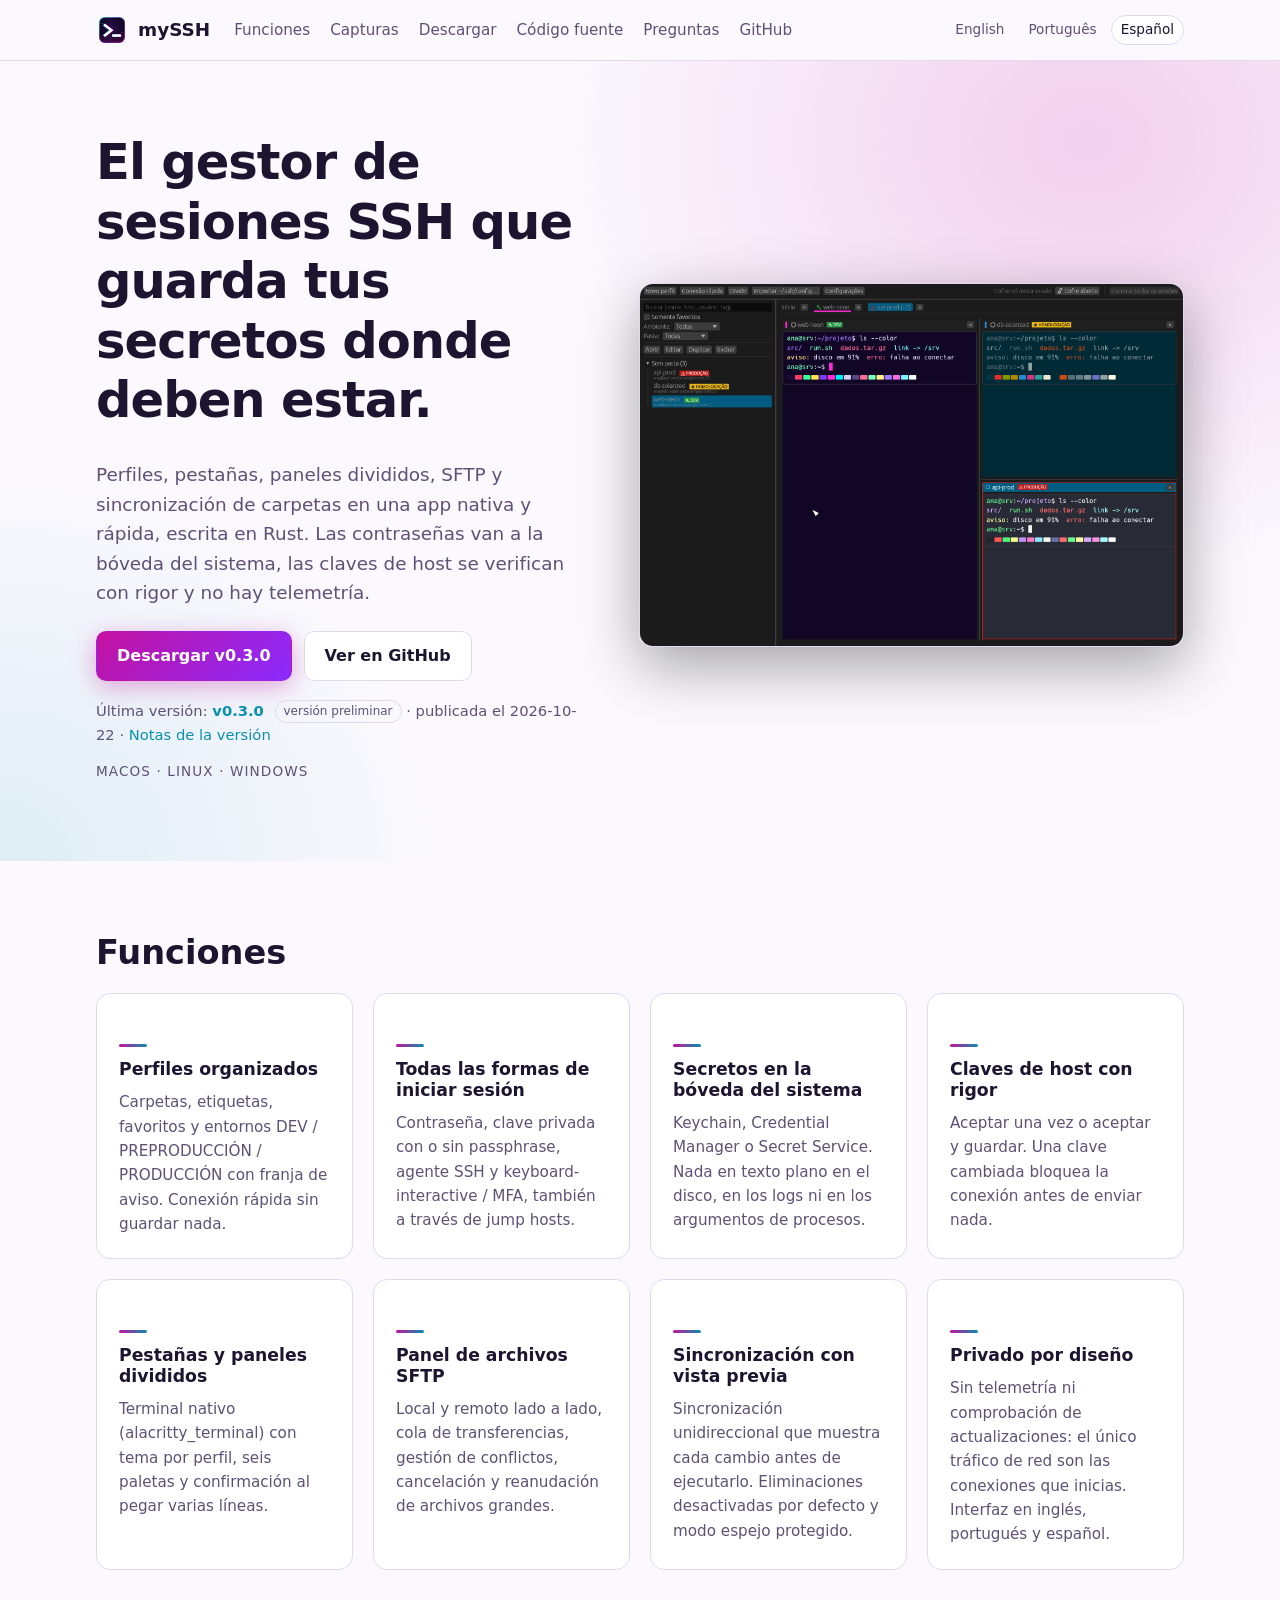
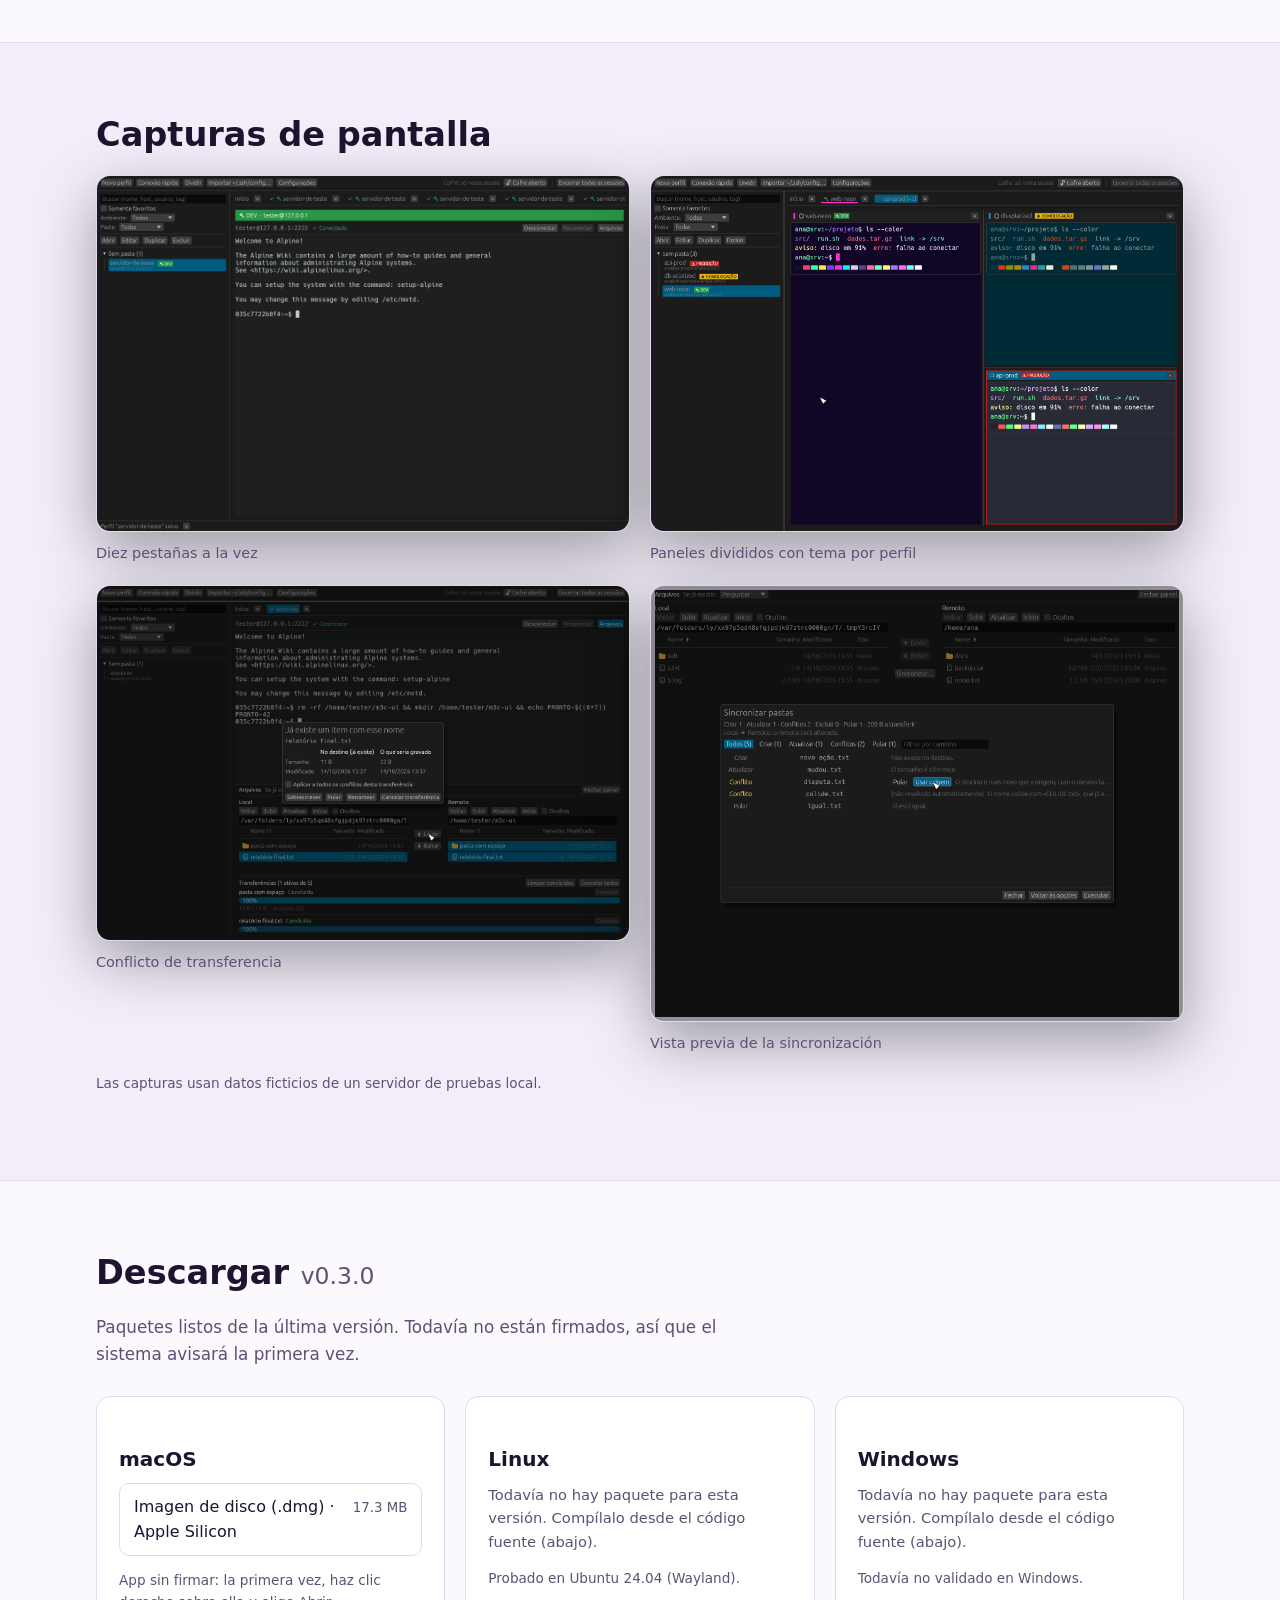
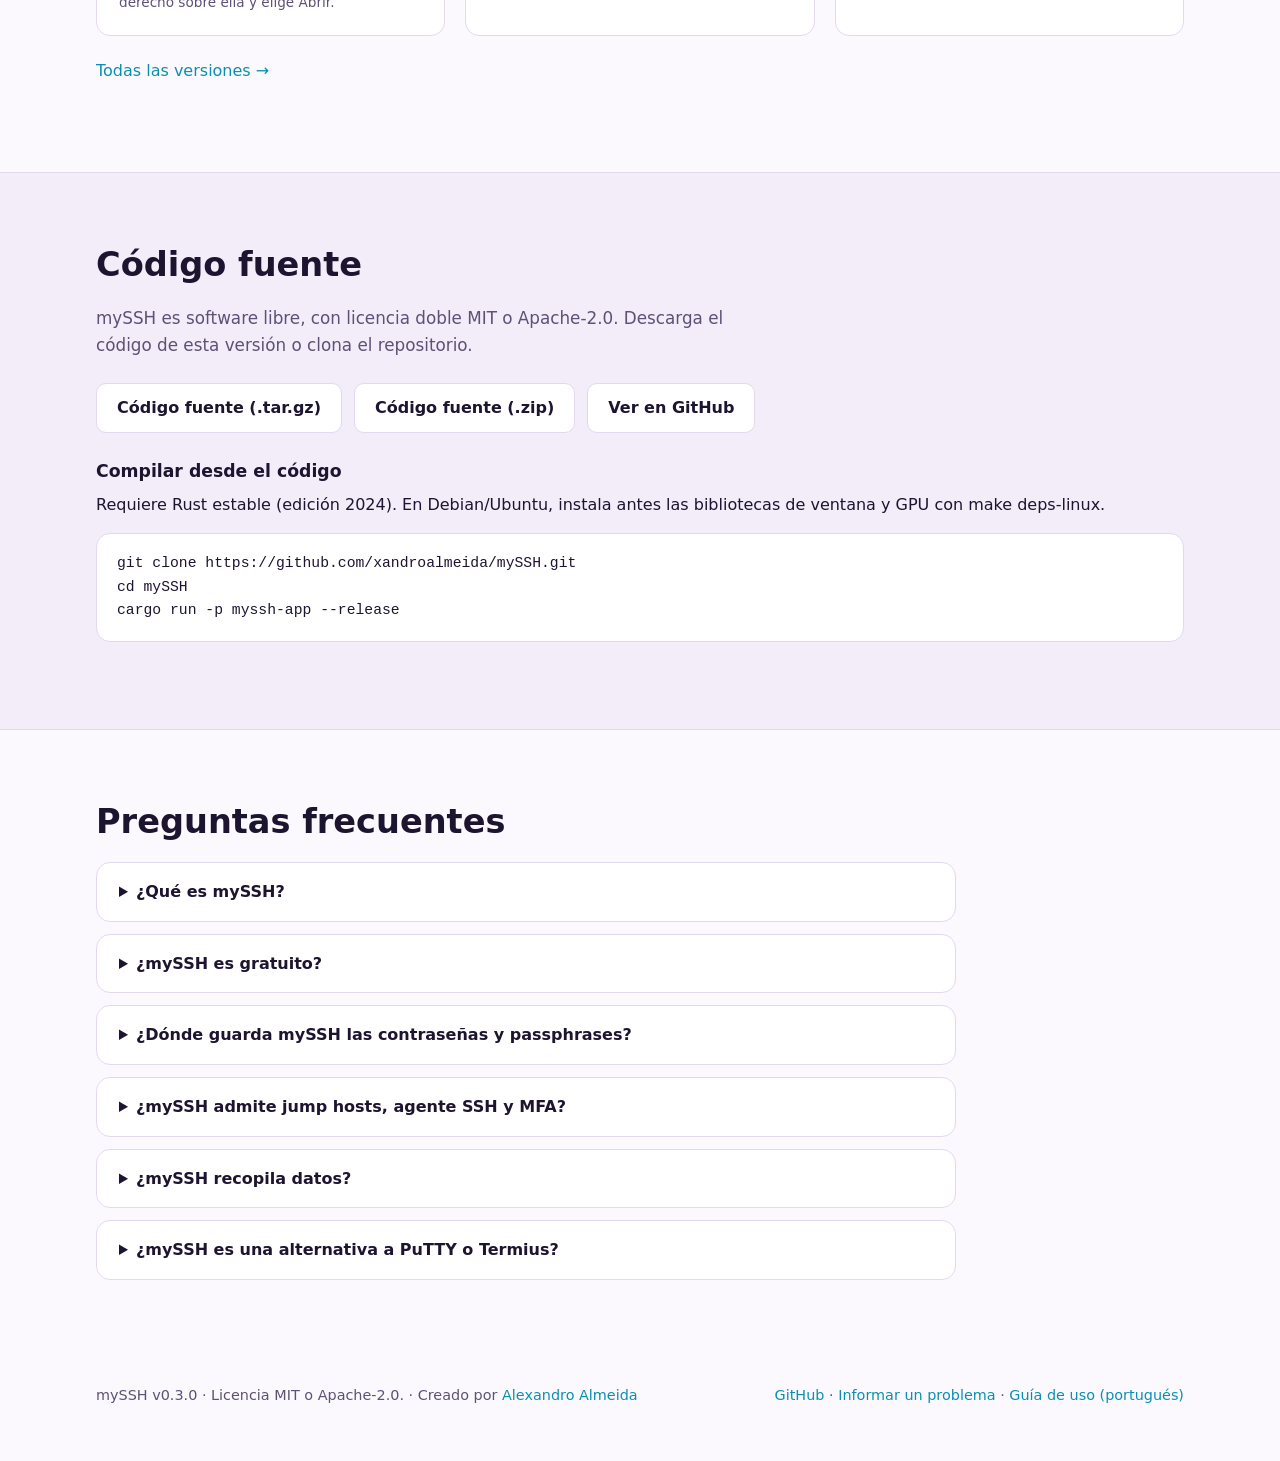
==== docs/es/index.html @ e8737785 "docs(site): página atualizada para v0.3.0 Co-Authored-By: Claude Opus 5.5 (1M context) <noreply@anth" ====
<!doctype html>
<!-- Gerado por tools/site/build.py a partir de tools/site/template.html e strings.json. Não edite em docs/. -->
<html lang="es">
<head>
<meta charset="utf-8">
<meta name="viewport" content="width=device-width, initial-scale=1">
<title>mySSH — cliente SSH de código abierto para macOS, Linux y Windows</title>
<meta name="description" content="Cliente SSH gratuito y de código abierto para macOS, Linux y Windows, en Rust: perfiles, pestañas, paneles divididos, SFTP y sincronización, secretos en la bóveda.">
<meta name="google-site-verification" content="e3klRiq9ykeSp1Q2XAEUIz1zbKla8LWiIjL87_-myPM">
<meta name="robots" content="index, follow, max-image-preview:large, max-snippet:-1">
<meta name="author" content="Alexandro Almeida">
<meta name="theme-color" content="#0b0614" media="(prefers-color-scheme: dark)">
<meta name="theme-color" content="#fbf9fe" media="(prefers-color-scheme: light)">
<meta property="og:site_name" content="mySSH">
<meta property="og:title" content="mySSH — cliente SSH de código abierto para macOS, Linux y Windows">
<meta property="og:description" content="Cliente SSH gratuito y de código abierto para macOS, Linux y Windows, en Rust: perfiles, pestañas, paneles divididos, SFTP y sincronización, secretos en la bóveda.">
<meta property="og:type" content="website">
<meta property="og:url" content="https://xandroalmeida.github.io/mySSH/es/">
<meta property="og:locale" content="es_ES">
<meta property="og:locale:alternate" content="en_US">
<meta property="og:locale:alternate" content="pt_BR">
<meta property="og:image" content="https://xandroalmeida.github.io/mySSH/img/paineis-divididos.png">
<meta property="og:image:width" content="1800">
<meta property="og:image:height" content="1200">
<meta property="og:image:alt" content="mySSH — Paneles divididos con tema por perfil">
<meta name="twitter:card" content="summary_large_image">
<meta name="twitter:title" content="mySSH — cliente SSH de código abierto para macOS, Linux y Windows">
<meta name="twitter:description" content="Cliente SSH gratuito y de código abierto para macOS, Linux y Windows, en Rust: perfiles, pestañas, paneles divididos, SFTP y sincronización, secretos en la bóveda.">
<meta name="twitter:image" content="https://xandroalmeida.github.io/mySSH/img/paineis-divididos.png">
<meta name="twitter:image:alt" content="mySSH — Paneles divididos con tema por perfil">
<link rel="icon" type="image/svg+xml" href="../assets/icon.svg">
<link rel="apple-touch-icon" href="../assets/icon-256.png">
<link rel="canonical" href="https://xandroalmeida.github.io/mySSH/es/">
<link rel="alternate" hreflang="en" href="https://xandroalmeida.github.io/mySSH/">
<link rel="alternate" hreflang="pt-BR" href="https://xandroalmeida.github.io/mySSH/pt-br/">
<link rel="alternate" hreflang="es" href="https://xandroalmeida.github.io/mySSH/es/">
<link rel="alternate" hreflang="x-default" href="https://xandroalmeida.github.io/mySSH/">
<link rel="alternate" type="text/markdown" title="llms.txt" href="https://xandroalmeida.github.io/mySSH/llms.txt">
<link rel="stylesheet" href="../assets/site.css">
<script type="application/ld+json">
{
  "@context": "https://schema.org",
  "@graph": [
    {
      "@type": "SoftwareApplication",
      "@id": "https://xandroalmeida.github.io/mySSH/#app",
      "name": "mySSH",
      "alternateName": "mySSH SSH client",
      "description": "mySSH es un cliente SSH y gestor de sesiones para escritorio, gratuito y de código abierto, para macOS, Linux y Windows, escrito en Rust. Reúne perfiles de conexión guardados, un terminal con pestañas y paneles divididos, un panel de archivos SFTP y sincronización unidireccional de carpetas en una sola app nativa.",
      "url": "https://xandroalmeida.github.io/mySSH/es/",
      "applicationCategory": "DeveloperApplication",
      "applicationSubCategory": "SSH client",
      "operatingSystem": "macOS, Linux, Windows",
      "softwareVersion": "0.3.0",
      "datePublished": "2026-10-22",
      "releaseNotes": "https://github.com/xandroalmeida/mySSH/releases/tag/v0.3.0",
      "downloadUrl": [
        "https://github.com/xandroalmeida/mySSH/releases/download/v0.3.0/mySSH_0.3.0_aarch64.dmg"
      ],
      "installUrl": "https://xandroalmeida.github.io/mySSH/es/#download",
      "screenshot": [
        "https://xandroalmeida.github.io/mySSH/img/dez-abas.png",
        "https://xandroalmeida.github.io/mySSH/img/paineis-divididos.png",
        "https://xandroalmeida.github.io/mySSH/img/arquivos-conflito.png",
        "https://xandroalmeida.github.io/mySSH/img/sync-previa.png"
      ],
      "image": "https://xandroalmeida.github.io/mySSH/assets/icon-256.png",
      "featureList": [
        "Perfiles organizados: Carpetas, etiquetas, favoritos y entornos DEV / PREPRODUCCIÓN / PRODUCCIÓN con franja de aviso. Conexión rápida sin guardar nada.",
        "Todas las formas de iniciar sesión: Contraseña, clave privada con o sin passphrase, agente SSH y keyboard-interactive / MFA, también a través de jump hosts.",
        "Secretos en la bóveda del sistema: Keychain, Credential Manager o Secret Service. Nada en texto plano en el disco, en los logs ni en los argumentos de procesos.",
        "Claves de host con rigor: Aceptar una vez o aceptar y guardar. Una clave cambiada bloquea la conexión antes de enviar nada.",
        "Pestañas y paneles divididos: Terminal nativo (alacritty_terminal) con tema por perfil, seis paletas y confirmación al pegar varias líneas.",
        "Panel de archivos SFTP: Local y remoto lado a lado, cola de transferencias, gestión de conflictos, cancelación y reanudación de archivos grandes.",
        "Sincronización con vista previa: Sincronización unidireccional que muestra cada cambio antes de ejecutarlo. Eliminaciones desactivadas por defecto y modo espejo protegido.",
        "Privado por diseño: Sin telemetría ni comprobación de actualizaciones: el único tráfico de red son las conexiones que inicias. Interfaz en inglés, portugués y español."
      ],
      "inLanguage": [
        "en",
        "pt-BR",
        "es"
      ],
      "isAccessibleForFree": true,
      "offers": {
        "@type": "Offer",
        "price": "0",
        "priceCurrency": "USD"
      },
      "license": [
        "https://opensource.org/license/mit",
        "https://www.apache.org/licenses/LICENSE-2.0"
      ],
      "author": {
        "@type": "Person",
        "name": "Alexandro Almeida",
        "url": "https://github.com/xandroalmeida"
      },
      "sameAs": [
        "https://github.com/xandroalmeida/mySSH"
      ]
    },
    {
      "@type": "WebPage",
      "@id": "https://xandroalmeida.github.io/mySSH/es/#page",
      "url": "https://xandroalmeida.github.io/mySSH/es/",
      "name": "mySSH — cliente SSH de código abierto para macOS, Linux y Windows",
      "description": "Cliente SSH gratuito y de código abierto para macOS, Linux y Windows, en Rust: perfiles, pestañas, paneles divididos, SFTP y sincronización, secretos en la bóveda.",
      "inLanguage": "es",
      "dateModified": "2026-10-22",
      "about": {
        "@id": "https://xandroalmeida.github.io/mySSH/#app"
      },
      "primaryImageOfPage": "https://xandroalmeida.github.io/mySSH/img/paineis-divididos.png"
    },
    {
      "@type": "FAQPage",
      "@id": "https://xandroalmeida.github.io/mySSH/es/#faq",
      "inLanguage": "es",
      "mainEntity": [
        {
          "@type": "Question",
          "name": "¿Qué es mySSH?",
          "acceptedAnswer": {
            "@type": "Answer",
            "text": "mySSH es un cliente SSH y gestor de sesiones para escritorio, gratuito y de código abierto, para macOS, Linux y Windows, escrito en Rust. Reúne perfiles de conexión guardados, un terminal con pestañas y paneles divididos, un panel de archivos SFTP y sincronización unidireccional de carpetas en una sola app nativa."
          }
        },
        {
          "@type": "Question",
          "name": "¿mySSH es gratuito?",
          "acceptedAnswer": {
            "@type": "Answer",
            "text": "Sí. mySSH es software libre, con licencia doble MIT o Apache-2.0. No hay edición de pago, cuenta ni suscripción."
          }
        },
        {
          "@type": "Question",
          "name": "¿Dónde guarda mySSH las contraseñas y passphrases?",
          "acceptedAnswer": {
            "@type": "Answer",
            "text": "En la bóveda de credenciales del sistema operativo: Keychain en macOS, Credential Manager en Windows y Secret Service en Linux. Los secretos nunca se escriben en texto plano en el disco, en los logs ni en los argumentos de procesos."
          }
        },
        {
          "@type": "Question",
          "name": "¿mySSH admite jump hosts, agente SSH y MFA?",
          "acceptedAnswer": {
            "@type": "Answer",
            "text": "Sí. Inicia sesión con contraseña, clave privada (con o sin passphrase), el agente SSH o keyboard-interactive, incluidos códigos MFA de un solo uso, también a través de jump hosts (bastiones)."
          }
        },
        {
          "@type": "Question",
          "name": "¿mySSH recopila datos?",
          "acceptedAnswer": {
            "@type": "Answer",
            "text": "No. No hay telemetría, cuenta ni comprobación automática de actualizaciones. Las únicas conexiones de red son las sesiones SSH y SFTP que abres."
          }
        },
        {
          "@type": "Question",
          "name": "¿mySSH es una alternativa a PuTTY o Termius?",
          "acceptedAnswer": {
            "@type": "Answer",
            "text": "Sí. mySSH cubre el mismo trabajo diario, sesiones de terminal, hosts guardados y transferencia de archivos, como una app nativa de código abierto que mantiene todos los datos en tu ordenador, sin servicios en la nube."
          }
        }
      ]
    },
    {
      "@type": "SoftwareSourceCode",
      "name": "mySSH",
      "codeRepository": "https://github.com/xandroalmeida/mySSH",
      "programmingLanguage": "Rust",
      "license": [
        "https://opensource.org/license/mit",
        "https://www.apache.org/licenses/LICENSE-2.0"
      ],
      "targetProduct": {
        "@id": "https://xandroalmeida.github.io/mySSH/#app"
      }
    }
  ]
}
</script>
<script>
  // Primeira visita à página em inglês: usa o idioma do navegador, se for suportado.
  (function () {
    var key = "myssh-lang", here = "es";
    var saved = null;
    try { saved = localStorage.getItem(key); } catch (e) {}
    if (here !== "en" || saved) return;
    var langs = navigator.languages || [navigator.language || ""];
    for (var i = 0; i < langs.length; i++) {
      var p = String(langs[i]).toLowerCase().split(/[-_]/)[0];
      if (p === "en") return;
      if (p === "pt") { location.replace("../pt-br/" + location.hash); return; }
      if (p === "es") { location.replace("../es/" + location.hash); return; }
    }
  })();
</script>
</head>
<body>
<header class="top">
  <div class="wrap top-in">
    <a class="brand" href="../es/"><img src="../assets/icon.svg" alt="" width="32" height="32"><span>mySSH</span></a>
    <nav class="nav" aria-label="mySSH">
      <a href="#features">Funciones</a>
      <a href="#screens">Capturas</a>
      <a href="#download">Descargar</a>
      <a href="#source">Código fuente</a>
      <a href="#faq">Preguntas</a>
      <a href="https://github.com/xandroalmeida/mySSH">GitHub</a>
    </nav>
    <div class="langs" role="group" aria-label="Idioma"><a href="../" hreflang="en" data-lang="en">English</a><a href="../pt-br/" hreflang="pt-BR" data-lang="pt-br">Português</a><a href="../es/" hreflang="es" data-lang="es" aria-current="page">Español</a></div>
  </div>
</header>

<main>
<section class="hero">
  <div class="wrap hero-in">
    <div class="hero-text">
      <h1>El gestor de sesiones SSH que guarda tus secretos donde deben estar.</h1>
      <p class="lead">Perfiles, pestañas, paneles divididos, SFTP y sincronización de carpetas en una app nativa y rápida, escrita en Rust. Las contraseñas van a la bóveda del sistema, las claves de host se verifican con rigor y no hay telemetría.</p>
      <div class="cta">
        <a class="btn primary" href="#download">Descargar v0.3.0</a>
        <a class="btn" href="https://github.com/xandroalmeida/mySSH">Ver en GitHub</a>
      </div>
      <p class="meta">Última versión: <a href="https://github.com/xandroalmeida/mySSH/releases/tag/v0.3.0"><strong>v0.3.0</strong></a> <span class="badge">versión preliminar</span> · publicada el <time datetime="2026-10-22">2026-10-22</time> · <a href="https://github.com/xandroalmeida/mySSH/releases/tag/v0.3.0">Notas de la versión</a></p>
      <p class="platforms">macOS · Linux · Windows</p>
    </div>
    <figure class="hero-shot">
      <img src="../img/paineis-divididos.png" alt="mySSH — Paneles divididos con tema por perfil" width="1800" height="1200" fetchpriority="high">
    </figure>
  </div>
</section>

<section id="features" class="section">
  <div class="wrap">
    <h2>Funciones</h2>
    <div class="grid features">
      <article><h3>Perfiles organizados</h3><p>Carpetas, etiquetas, favoritos y entornos DEV / PREPRODUCCIÓN / PRODUCCIÓN con franja de aviso. Conexión rápida sin guardar nada.</p></article>
      <article><h3>Todas las formas de iniciar sesión</h3><p>Contraseña, clave privada con o sin passphrase, agente SSH y keyboard-interactive / MFA, también a través de jump hosts.</p></article>
      <article><h3>Secretos en la bóveda del sistema</h3><p>Keychain, Credential Manager o Secret Service. Nada en texto plano en el disco, en los logs ni en los argumentos de procesos.</p></article>
      <article><h3>Claves de host con rigor</h3><p>Aceptar una vez o aceptar y guardar. Una clave cambiada bloquea la conexión antes de enviar nada.</p></article>
      <article><h3>Pestañas y paneles divididos</h3><p>Terminal nativo (alacritty_terminal) con tema por perfil, seis paletas y confirmación al pegar varias líneas.</p></article>
      <article><h3>Panel de archivos SFTP</h3><p>Local y remoto lado a lado, cola de transferencias, gestión de conflictos, cancelación y reanudación de archivos grandes.</p></article>
      <article><h3>Sincronización con vista previa</h3><p>Sincronización unidireccional que muestra cada cambio antes de ejecutarlo. Eliminaciones desactivadas por defecto y modo espejo protegido.</p></article>
      <article><h3>Privado por diseño</h3><p>Sin telemetría ni comprobación de actualizaciones: el único tráfico de red son las conexiones que inicias. Interfaz en inglés, portugués y español.</p></article>
    </div>
  </div>
</section>

<section id="screens" class="section alt">
  <div class="wrap">
    <h2>Capturas de pantalla</h2>
    <div class="grid shots">
      <figure><a href="../img/dez-abas.png"><img src="../img/dez-abas.png" alt="mySSH — Diez pestañas a la vez" loading="lazy" decoding="async" width="2400" height="1600"></a><figcaption>Diez pestañas a la vez</figcaption></figure>
      <figure><a href="../img/paineis-divididos.png"><img src="../img/paineis-divididos.png" alt="mySSH — Paneles divididos con tema por perfil" loading="lazy" decoding="async" width="1800" height="1200"></a><figcaption>Paneles divididos con tema por perfil</figcaption></figure>
      <figure><a href="../img/arquivos-conflito.png"><img src="../img/arquivos-conflito.png" alt="mySSH — Conflicto de transferencia" loading="lazy" decoding="async" width="1500" height="1000"></a><figcaption>Conflicto de transferencia</figcaption></figure>
      <figure><a href="../img/sync-previa.png"><img src="../img/sync-previa.png" alt="mySSH — Vista previa de la sincronización" loading="lazy" decoding="async" width="1650" height="1350"></a><figcaption>Vista previa de la sincronización</figcaption></figure>
    </div>
    <p class="note">Las capturas usan datos ficticios de un servidor de pruebas local.</p>
  </div>
</section>

<section id="download" class="section">
  <div class="wrap">
    <h2>Descargar <span class="ver">v0.3.0</span></h2>
    <p class="lead small">Paquetes listos de la última versión. Todavía no están firmados, así que el sistema avisará la primera vez.</p>
    <div class="grid downloads">
      <article class="dl" id="dl-mac">
        <h3>macOS</h3>
        <ul>
          <li><a href="https://github.com/xandroalmeida/mySSH/releases/download/v0.3.0/mySSH_0.3.0_aarch64.dmg" download>Imagen de disco (.dmg) · Apple Silicon <small>17.3 MB</small></a></li>
        </ul>
        <p class="hint">App sin firmar: la primera vez, haz clic derecho sobre ella y elige Abrir.</p>
      </article>
      <article class="dl" id="dl-linux">
        <h3>Linux</h3>
        <p class="none">Todavía no hay paquete para esta versión. Compílalo desde el código fuente (abajo).</p>
        <p class="hint">Probado en Ubuntu 24.04 (Wayland).</p>
      </article>
      <article class="dl" id="dl-windows">
        <h3>Windows</h3>
        <p class="none">Todavía no hay paquete para esta versión. Compílalo desde el código fuente (abajo).</p>
        <p class="hint">Todavía no validado en Windows.</p>
      </article>
    </div>
    <p class="more"><a href="https://github.com/xandroalmeida/mySSH/releases">Todas las versiones →</a></p>
  </div>
</section>

<section id="source" class="section alt">
  <div class="wrap">
    <h2>Código fuente</h2>
    <p class="lead small">mySSH es software libre, con licencia doble MIT o Apache-2.0. Descarga el código de esta versión o clona el repositorio.</p>
    <div class="cta">
      <a class="btn" href="https://github.com/xandroalmeida/mySSH/archive/refs/tags/v0.3.0.tar.gz">Código fuente (.tar.gz)</a>
      <a class="btn" href="https://github.com/xandroalmeida/mySSH/archive/refs/tags/v0.3.0.zip">Código fuente (.zip)</a>
      <a class="btn" href="https://github.com/xandroalmeida/mySSH">Ver en GitHub</a>
    </div>
    <h3>Compilar desde el código</h3>
    <p>Requiere Rust estable (edición 2024). En Debian/Ubuntu, instala antes las bibliotecas de ventana y GPU con make deps-linux.</p>
    <pre><code>git clone https://github.com/xandroalmeida/mySSH.git
cd mySSH
cargo run -p myssh-app --release</code></pre>
  </div>
</section>
<section id="faq" class="section">
  <div class="wrap">
    <h2>Preguntas frecuentes</h2>
    <div class="faq">
      <details><summary>¿Qué es mySSH?</summary><p>mySSH es un cliente SSH y gestor de sesiones para escritorio, gratuito y de código abierto, para macOS, Linux y Windows, escrito en Rust. Reúne perfiles de conexión guardados, un terminal con pestañas y paneles divididos, un panel de archivos SFTP y sincronización unidireccional de carpetas en una sola app nativa.</p></details>
      <details><summary>¿mySSH es gratuito?</summary><p>Sí. mySSH es software libre, con licencia doble MIT o Apache-2.0. No hay edición de pago, cuenta ni suscripción.</p></details>
      <details><summary>¿Dónde guarda mySSH las contraseñas y passphrases?</summary><p>En la bóveda de credenciales del sistema operativo: Keychain en macOS, Credential Manager en Windows y Secret Service en Linux. Los secretos nunca se escriben en texto plano en el disco, en los logs ni en los argumentos de procesos.</p></details>
      <details><summary>¿mySSH admite jump hosts, agente SSH y MFA?</summary><p>Sí. Inicia sesión con contraseña, clave privada (con o sin passphrase), el agente SSH o keyboard-interactive, incluidos códigos MFA de un solo uso, también a través de jump hosts (bastiones).</p></details>
      <details><summary>¿mySSH recopila datos?</summary><p>No. No hay telemetría, cuenta ni comprobación automática de actualizaciones. Las únicas conexiones de red son las sesiones SSH y SFTP que abres.</p></details>
      <details><summary>¿mySSH es una alternativa a PuTTY o Termius?</summary><p>Sí. mySSH cubre el mismo trabajo diario, sesiones de terminal, hosts guardados y transferencia de archivos, como una app nativa de código abierto que mantiene todos los datos en tu ordenador, sin servicios en la nube.</p></details>
    </div>
  </div>
</section>
</main>

<footer class="foot">
  <div class="wrap foot-in">
    <p>mySSH v0.3.0 · Licencia MIT o Apache-2.0. · Creado por <a href="https://github.com/xandroalmeida" rel="author">Alexandro Almeida</a></p>
    <p><a href="https://github.com/xandroalmeida/mySSH">GitHub</a> · <a href="https://github.com/xandroalmeida/mySSH/issues">Informar un problema</a> · <a href="https://github.com/xandroalmeida/mySSH/blob/main/docs/USO.md">Guía de uso (portugués)</a></p>
  </div>
</footer>
<script>
  document.querySelectorAll("[data-lang]").forEach(function (a) {
    a.addEventListener("click", function () {
      try { localStorage.setItem("myssh-lang", a.getAttribute("data-lang")); } catch (e) {}
    });
  });
</script>
</body>
</html>
---- docs/assets/site.css ----
/* Página do projeto mySSH (GitHub Pages). Cores inspiradas no ícone do app. */
:root {
  --bg: #0b0614;
  --bg-alt: #120a20;
  --card: #1a1029;
  --line: #2c1d42;
  --text: #ece6f5;
  --muted: #a89cbd;
  --accent: #ff2bd6;
  --accent-2: #2be0ff;
  --radius: 14px;
  --font: system-ui, -apple-system, "Segoe UI", Roboto, Ubuntu, Cantarell, sans-serif;
  --mono: ui-monospace, "SF Mono", Menlo, Consolas, "Liberation Mono", monospace;
  color-scheme: dark;
}
@media (prefers-color-scheme: light) {
  :root {
    --bg: #fbf9fe;
    --bg-alt: #f2edf9;
    --card: #ffffff;
    --line: #e2d9ef;
    --text: #1d1430;
    --muted: #5e5175;
    --accent: #c4119f;
    --accent-2: #0a8fb0;
    color-scheme: light;
  }
}

* { box-sizing: border-box; }
html { scroll-behavior: smooth; }
body {
  margin: 0;
  background: var(--bg);
  color: var(--text);
  font: 16px/1.6 var(--font);
  -webkit-font-smoothing: antialiased;
}
img { max-width: 100%; height: auto; display: block; }
a { color: var(--accent-2); text-decoration: none; }
a:hover { text-decoration: underline; }
h1, h2, h3 { line-height: 1.2; margin: 0 0 .6em; }
h2 { font-size: clamp(1.6rem, 3vw, 2.1rem); }
h3 { font-size: 1.08rem; }
p { margin: 0 0 1em; }

.wrap { max-width: 1120px; margin: 0 auto; padding: 0 16px; }

/* Cabeçalho */
.top {
  position: sticky; top: 0; z-index: 10;
  background: color-mix(in srgb, var(--bg) 88%, transparent);
  backdrop-filter: blur(10px);
  border-bottom: 1px solid var(--line);
}
.top-in { display: flex; align-items: center; gap: 24px; min-height: 60px; flex-wrap: wrap; }
.brand { display: flex; align-items: center; gap: 10px; color: var(--text); font-weight: 700; font-size: 1.15rem; }
.brand:hover { text-decoration: none; }
.nav { display: flex; gap: 20px; flex: 1; flex-wrap: wrap; }
.nav a { color: var(--muted); font-size: .95rem; }
.nav a:hover { color: var(--text); text-decoration: none; }
.langs { display: flex; gap: 4px; }
.langs a {
  color: var(--muted); font-size: .85rem; padding: 3px 9px;
  border: 1px solid transparent; border-radius: 999px;
}
.langs a[aria-current="page"] { color: var(--text); border-color: var(--line); background: var(--card); }
.langs a:hover { color: var(--text); text-decoration: none; }

/* Destaque */
.hero {
  padding: 72px 0 64px;
  background:
    radial-gradient(60% 80% at 85% 10%, color-mix(in srgb, var(--accent) 18%, transparent), transparent 70%),
    radial-gradient(50% 70% at 0% 100%, color-mix(in srgb, var(--accent-2) 12%, transparent), transparent 70%);
}
.hero-in { display: grid; grid-template-columns: 1fr 1.1fr; gap: 48px; align-items: center; }
.hero h1 { font-size: clamp(2rem, 4.4vw, 3.1rem); letter-spacing: -.02em; }
.lead { font-size: 1.15rem; color: var(--muted); max-width: 40em; }
.lead.small { font-size: 1.05rem; }
.cta { display: flex; gap: 12px; flex-wrap: wrap; margin: 24px 0 18px; }
.btn {
  display: inline-flex; align-items: center; gap: 8px;
  padding: 11px 20px; border-radius: 10px;
  border: 1px solid var(--line); background: var(--card);
  color: var(--text); font-weight: 600;
}
.btn:hover { text-decoration: none; border-color: var(--accent-2); }
.btn.primary {
  background: linear-gradient(135deg, var(--accent), #8a2bff);
  border-color: transparent; color: #fff;
  box-shadow: 0 6px 24px color-mix(in srgb, var(--accent) 35%, transparent);
}
.btn.primary:hover { filter: brightness(1.08); }
.meta { color: var(--muted); font-size: .92rem; }
.platforms { color: var(--muted); font-size: .85rem; letter-spacing: .08em; text-transform: uppercase; }
.badge {
  display: inline-block; margin-left: 6px; padding: 1px 8px;
  border-radius: 999px; font-size: .75rem; vertical-align: 1px;
  border: 1px solid var(--line); color: var(--muted);
}
.hero-shot { margin: 0; }
.hero-shot img, .shots img {
  border-radius: var(--radius); border: 1px solid var(--line);
  box-shadow: 0 20px 60px rgba(0, 0, 0, .35);
}

/* Seções */
.section { padding: 72px 0; }
.section.alt { background: var(--bg-alt); border-block: 1px solid var(--line); }
.grid { display: grid; gap: 20px; }
.features { grid-template-columns: repeat(4, 1fr); }
.features article, .dl {
  background: var(--card); border: 1px solid var(--line);
  border-radius: var(--radius); padding: 22px;
}
.features article h3 { color: var(--text); }
.features article h3::before {
  content: ""; display: block; width: 28px; height: 3px; margin-bottom: 12px;
  border-radius: 2px; background: linear-gradient(90deg, var(--accent), var(--accent-2));
}
.features p { color: var(--muted); font-size: .95rem; margin: 0; }
.shots { grid-template-columns: repeat(2, 1fr); }
.shots figure { margin: 0; }
.shots figcaption { color: var(--muted); font-size: .9rem; margin-top: 10px; }
.note { color: var(--muted); font-size: .85rem; margin-top: 18px; }

/* Downloads */
.ver { color: var(--muted); font-weight: 500; font-size: .7em; }
.downloads { grid-template-columns: repeat(3, 1fr); margin-top: 28px; }
.dl h3 { font-size: 1.25rem; }
.dl ul { list-style: none; margin: 0 0 14px; padding: 0; display: grid; gap: 8px; }
.dl li a {
  display: flex; justify-content: space-between; gap: 12px; align-items: baseline;
  padding: 10px 14px; border-radius: 10px;
  border: 1px solid var(--line); color: var(--text);
}
.dl li a:hover { border-color: var(--accent); text-decoration: none; }
.dl li small { color: var(--muted); white-space: nowrap; }
.dl .none { color: var(--muted); font-size: .92rem; }
.dl .hint { color: var(--muted); font-size: .85rem; margin: 0; }
.more { margin-top: 22px; }

pre {
  background: var(--card); border: 1px solid var(--line); border-radius: var(--radius);
  padding: 18px 20px; overflow-x: auto; font: .92rem/1.6 var(--mono);
}
.section h3 { margin-top: 28px; }

/* Rodapé */
.foot { padding: 32px 0 48px; color: var(--muted); font-size: .9rem; }
.foot-in { display: flex; justify-content: space-between; gap: 16px; flex-wrap: wrap; }
.foot p { margin: 0; }

@media (max-width: 960px) {
  .hero-in { grid-template-columns: 1fr; }
  .features { grid-template-columns: repeat(2, 1fr); }
  .downloads { grid-template-columns: 1fr; }
}
@media (max-width: 640px) {
  .nav { order: 3; flex-basis: 100%; gap: 14px; padding-bottom: 10px; }
  .hero { padding: 44px 0; }
  .section { padding: 52px 0; }
  .features, .shots { grid-template-columns: 1fr; }
}

/* Perguntas frequentes */
.faq { display: grid; gap: 12px; max-width: 860px; }
.faq details {
  background: var(--card); border: 1px solid var(--line);
  border-radius: var(--radius); padding: 16px 22px;
}
.faq summary { cursor: pointer; font-weight: 600; }
.faq details[open] summary { margin-bottom: 8px; }
.faq details p { color: var(--muted); margin: 0; }
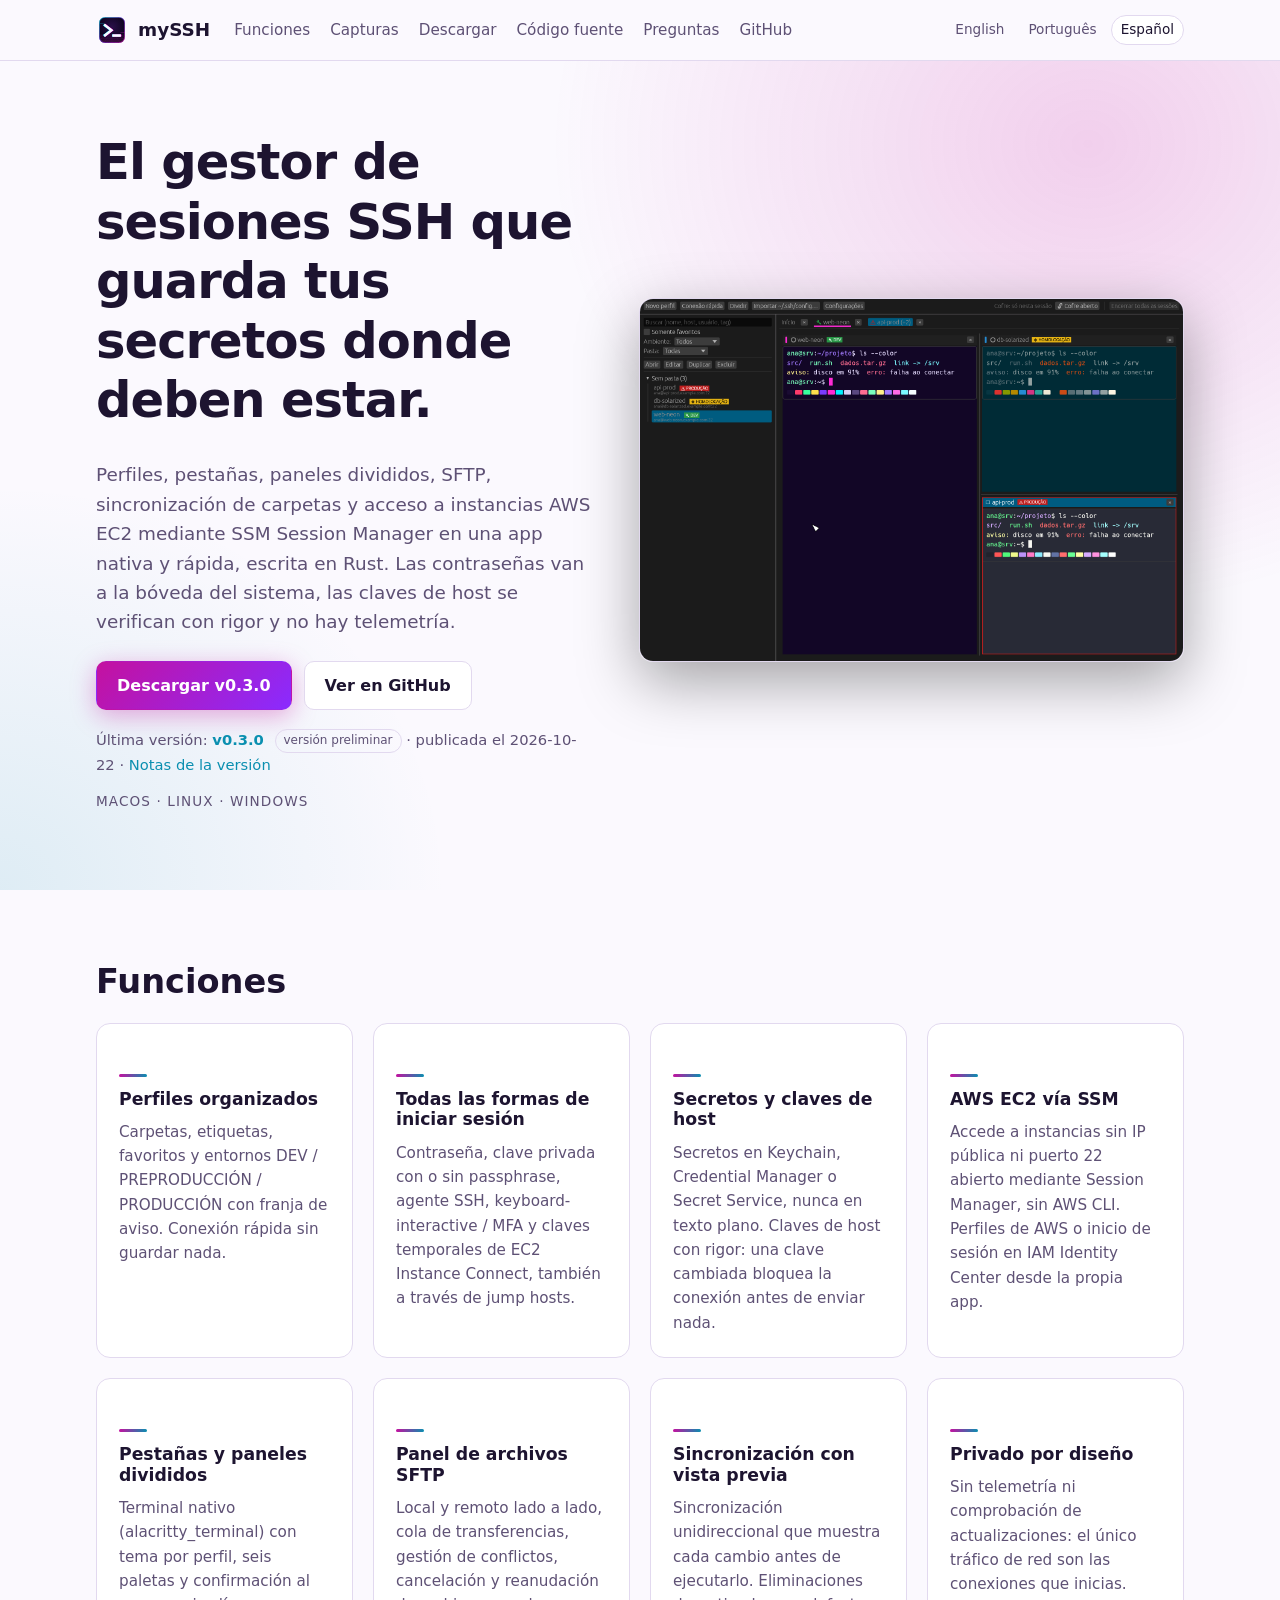
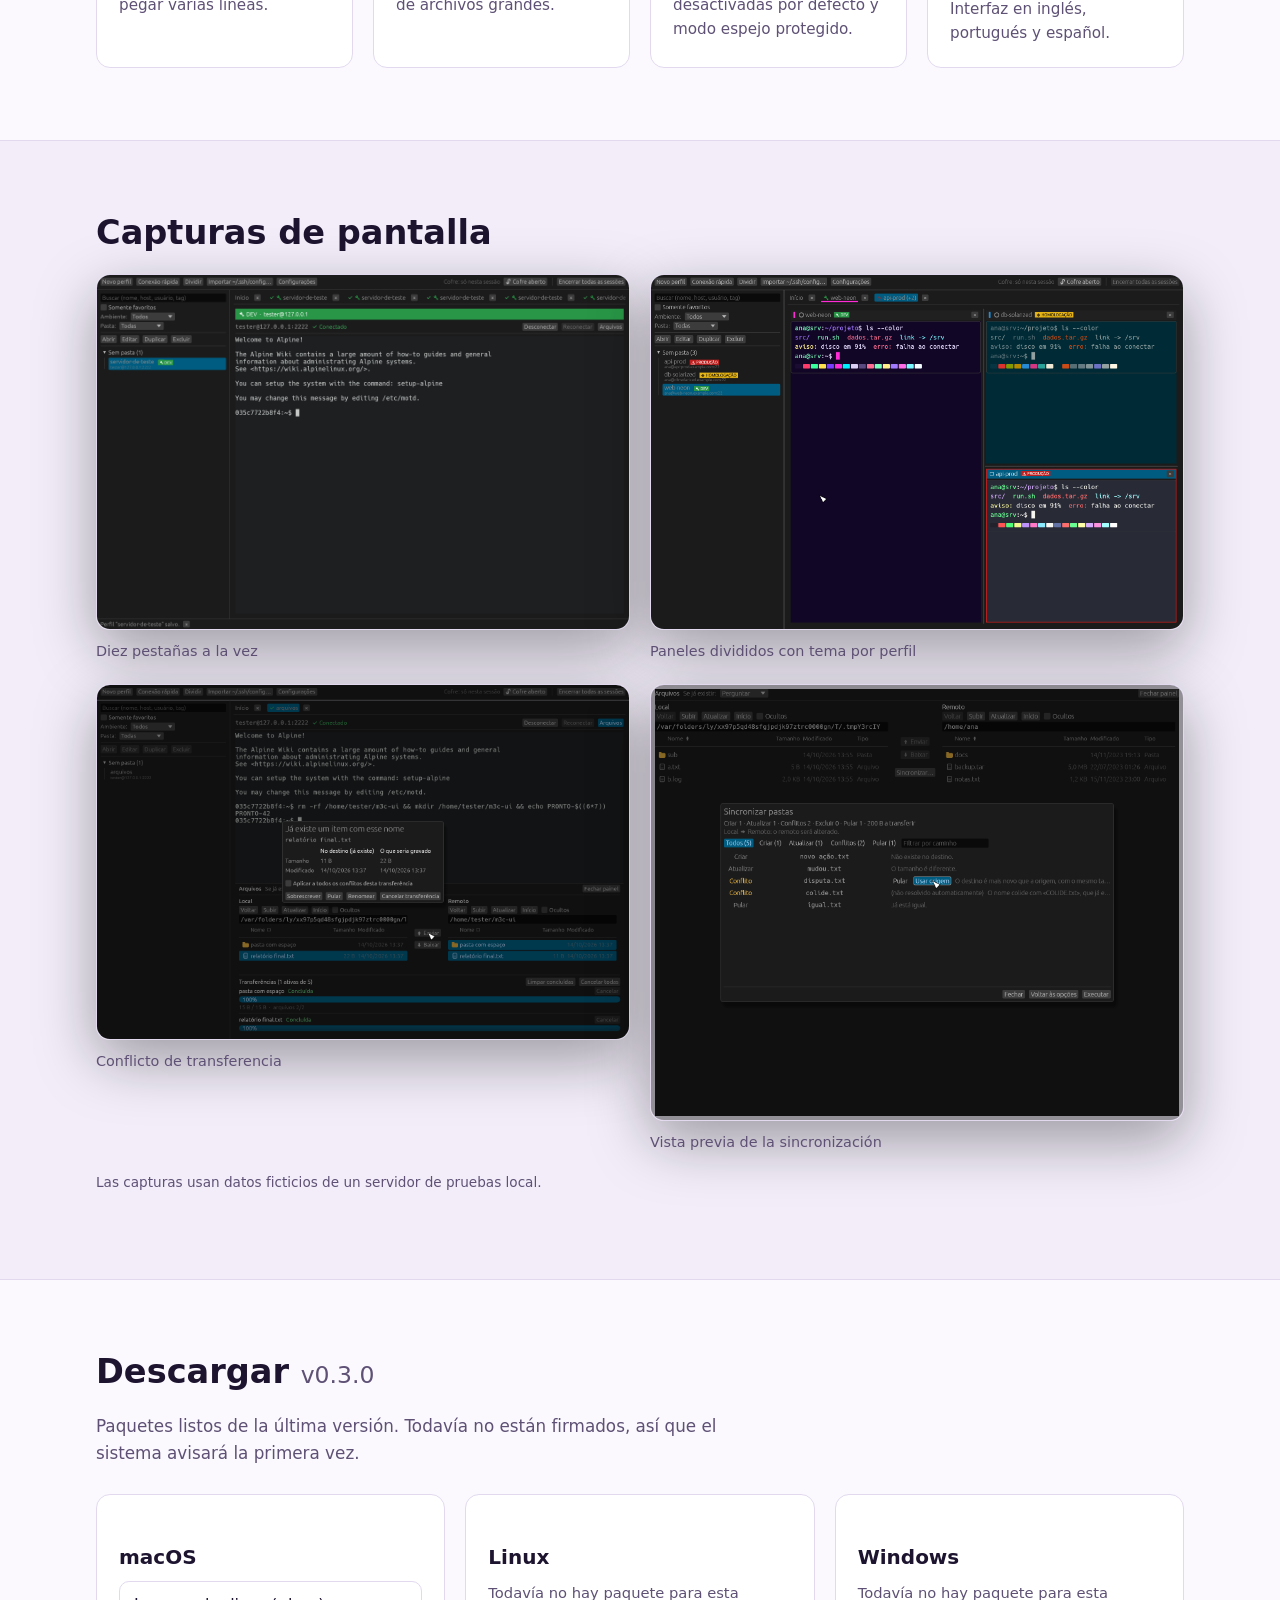
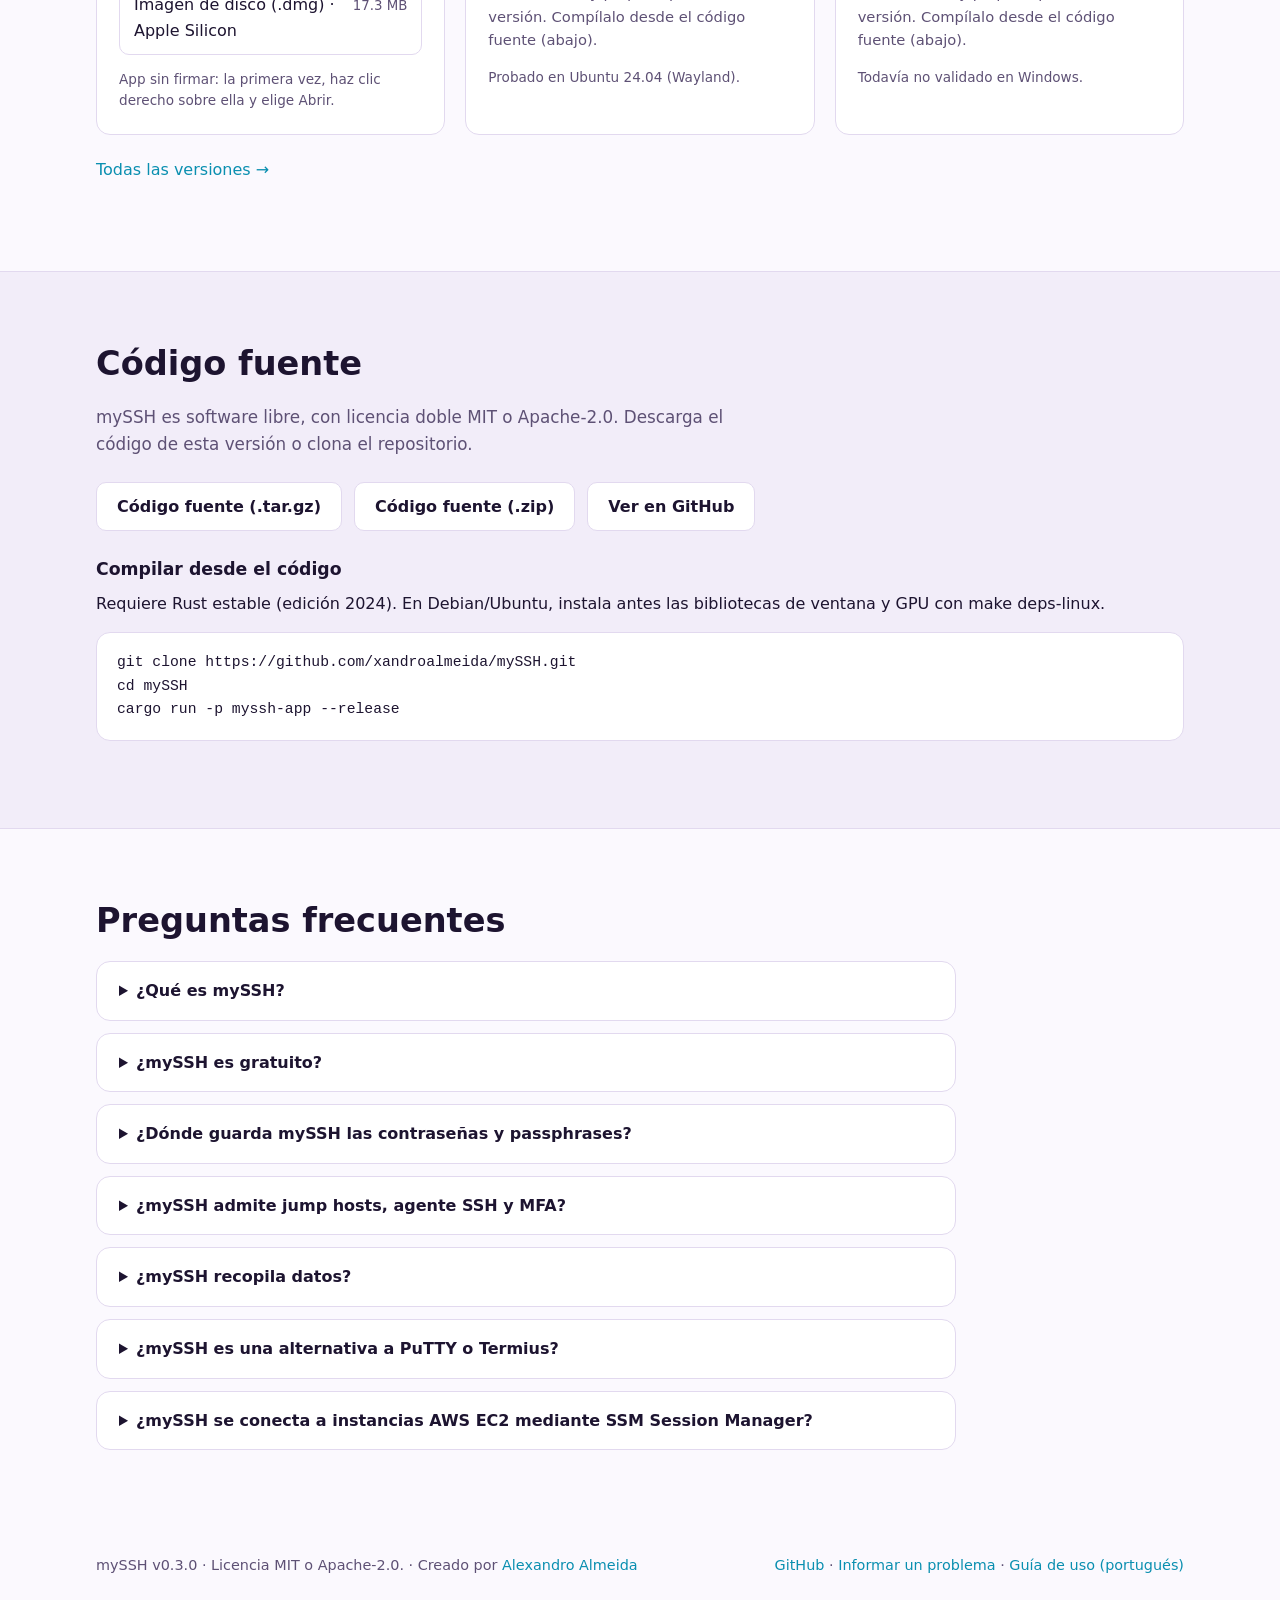
==== commit 9b626fc8: "docs(site): AWS SSM Session Manager nas três línguas Cartão novo "AWS EC2 via SSM" (segredos e host " ====
--- a/docs/es/index.html
+++ b/docs/es/index.html
@@ -5,7 +5,7 @@
 <meta charset="utf-8">
 <meta name="viewport" content="width=device-width, initial-scale=1">
 <title>mySSH — cliente SSH de código abierto para macOS, Linux y Windows</title>
-<meta name="description" content="Cliente SSH gratuito y de código abierto para macOS, Linux y Windows, en Rust: perfiles, pestañas, paneles divididos, SFTP y sincronización, secretos en la bóveda.">
+<meta name="description" content="Cliente SSH gratuito y de código abierto para macOS, Linux y Windows, en Rust: perfiles, pestañas, paneles divididos, SFTP, sincronización y AWS SSM Session Manager, secretos en la bóveda.">
 <meta name="google-site-verification" content="e3klRiq9ykeSp1Q2XAEUIz1zbKla8LWiIjL87_-myPM">
 <meta name="robots" content="index, follow, max-image-preview:large, max-snippet:-1">
 <meta name="author" content="Alexandro Almeida">
@@ -13,7 +13,7 @@
 <meta name="theme-color" content="#fbf9fe" media="(prefers-color-scheme: light)">
 <meta property="og:site_name" content="mySSH">
 <meta property="og:title" content="mySSH — cliente SSH de código abierto para macOS, Linux y Windows">
-<meta property="og:description" content="Cliente SSH gratuito y de código abierto para macOS, Linux y Windows, en Rust: perfiles, pestañas, paneles divididos, SFTP y sincronización, secretos en la bóveda.">
+<meta property="og:description" content="Cliente SSH gratuito y de código abierto para macOS, Linux y Windows, en Rust: perfiles, pestañas, paneles divididos, SFTP, sincronización y AWS SSM Session Manager, secretos en la bóveda.">
 <meta property="og:type" content="website">
 <meta property="og:url" content="https://xandroalmeida.github.io/mySSH/es/">
 <meta property="og:locale" content="es_ES">
@@ -25,7 +25,7 @@
 <meta property="og:image:alt" content="mySSH — Paneles divididos con tema por perfil">
 <meta name="twitter:card" content="summary_large_image">
 <meta name="twitter:title" content="mySSH — cliente SSH de código abierto para macOS, Linux y Windows">
-<meta name="twitter:description" content="Cliente SSH gratuito y de código abierto para macOS, Linux y Windows, en Rust: perfiles, pestañas, paneles divididos, SFTP y sincronización, secretos en la bóveda.">
+<meta name="twitter:description" content="Cliente SSH gratuito y de código abierto para macOS, Linux y Windows, en Rust: perfiles, pestañas, paneles divididos, SFTP, sincronización y AWS SSM Session Manager, secretos en la bóveda.">
 <meta name="twitter:image" content="https://xandroalmeida.github.io/mySSH/img/paineis-divididos.png">
 <meta name="twitter:image:alt" content="mySSH — Paneles divididos con tema por perfil">
 <link rel="icon" type="image/svg+xml" href="../assets/icon.svg">
@@ -67,9 +67,9 @@
       "image": "https://xandroalmeida.github.io/mySSH/assets/icon-256.png",
       "featureList": [
         "Perfiles organizados: Carpetas, etiquetas, favoritos y entornos DEV / PREPRODUCCIÓN / PRODUCCIÓN con franja de aviso. Conexión rápida sin guardar nada.",
-        "Todas las formas de iniciar sesión: Contraseña, clave privada con o sin passphrase, agente SSH y keyboard-interactive / MFA, también a través de jump hosts.",
-        "Secretos en la bóveda del sistema: Keychain, Credential Manager o Secret Service. Nada en texto plano en el disco, en los logs ni en los argumentos de procesos.",
-        "Claves de host con rigor: Aceptar una vez o aceptar y guardar. Una clave cambiada bloquea la conexión antes de enviar nada.",
+        "Todas las formas de iniciar sesión: Contraseña, clave privada con o sin passphrase, agente SSH, keyboard-interactive / MFA y claves temporales de EC2 Instance Connect, también a través de jump hosts.",
+        "Secretos y claves de host: Secretos en Keychain, Credential Manager o Secret Service, nunca en texto plano. Claves de host con rigor: una clave cambiada bloquea la conexión antes de enviar nada.",
+        "AWS EC2 vía SSM: Accede a instancias sin IP pública ni puerto 22 abierto mediante Session Manager, sin AWS CLI. Perfiles de AWS o inicio de sesión en IAM Identity Center desde la propia app.",
         "Pestañas y paneles divididos: Terminal nativo (alacritty_terminal) con tema por perfil, seis paletas y confirmación al pegar varias líneas.",
         "Panel de archivos SFTP: Local y remoto lado a lado, cola de transferencias, gestión de conflictos, cancelación y reanudación de archivos grandes.",
         "Sincronización con vista previa: Sincronización unidireccional que muestra cada cambio antes de ejecutarlo. Eliminaciones desactivadas por defecto y modo espejo protegido.",
@@ -104,7 +104,7 @@
       "@id": "https://xandroalmeida.github.io/mySSH/es/#page",
       "url": "https://xandroalmeida.github.io/mySSH/es/",
       "name": "mySSH — cliente SSH de código abierto para macOS, Linux y Windows",
-      "description": "Cliente SSH gratuito y de código abierto para macOS, Linux y Windows, en Rust: perfiles, pestañas, paneles divididos, SFTP y sincronización, secretos en la bóveda.",
+      "description": "Cliente SSH gratuito y de código abierto para macOS, Linux y Windows, en Rust: perfiles, pestañas, paneles divididos, SFTP, sincronización y AWS SSM Session Manager, secretos en la bóveda.",
       "inLanguage": "es",
       "dateModified": "2026-10-22",
       "about": {
@@ -163,6 +163,14 @@
           "acceptedAnswer": {
             "@type": "Answer",
             "text": "Sí. mySSH cubre el mismo trabajo diario, sesiones de terminal, hosts guardados y transferencia de archivos, como una app nativa de código abierto que mantiene todos los datos en tu ordenador, sin servicios en la nube."
+          }
+        },
+        {
+          "@type": "Question",
+          "name": "¿mySSH se conecta a instancias AWS EC2 mediante SSM Session Manager?",
+          "acceptedAnswer": {
+            "@type": "Answer",
+            "text": "Sí. mySSH abre el túnel de Session Manager por sí mismo, sin AWS CLI ni session-manager-plugin, así que la instancia no necesita IP pública ni el puerto 22 abierto. Las credenciales vienen de tus perfiles de AWS (~/.aws) o del inicio de sesión en IAM Identity Center dentro de la app, y con EC2 Instance Connect se genera una clave temporal en cada conexión: no hay que configurar nada en el servidor."
           }
         }
       ]
@@ -221,7 +229,7 @@
   <div class="wrap hero-in">
     <div class="hero-text">
       <h1>El gestor de sesiones SSH que guarda tus secretos donde deben estar.</h1>
-      <p class="lead">Perfiles, pestañas, paneles divididos, SFTP y sincronización de carpetas en una app nativa y rápida, escrita en Rust. Las contraseñas van a la bóveda del sistema, las claves de host se verifican con rigor y no hay telemetría.</p>
+      <p class="lead">Perfiles, pestañas, paneles divididos, SFTP, sincronización de carpetas y acceso a instancias AWS EC2 mediante SSM Session Manager en una app nativa y rápida, escrita en Rust. Las contraseñas van a la bóveda del sistema, las claves de host se verifican con rigor y no hay telemetría.</p>
       <div class="cta">
         <a class="btn primary" href="#download">Descargar v0.3.0</a>
         <a class="btn" href="https://github.com/xandroalmeida/mySSH">Ver en GitHub</a>
@@ -240,9 +248,9 @@
     <h2>Funciones</h2>
     <div class="grid features">
       <article><h3>Perfiles organizados</h3><p>Carpetas, etiquetas, favoritos y entornos DEV / PREPRODUCCIÓN / PRODUCCIÓN con franja de aviso. Conexión rápida sin guardar nada.</p></article>
-      <article><h3>Todas las formas de iniciar sesión</h3><p>Contraseña, clave privada con o sin passphrase, agente SSH y keyboard-interactive / MFA, también a través de jump hosts.</p></article>
-      <article><h3>Secretos en la bóveda del sistema</h3><p>Keychain, Credential Manager o Secret Service. Nada en texto plano en el disco, en los logs ni en los argumentos de procesos.</p></article>
-      <article><h3>Claves de host con rigor</h3><p>Aceptar una vez o aceptar y guardar. Una clave cambiada bloquea la conexión antes de enviar nada.</p></article>
+      <article><h3>Todas las formas de iniciar sesión</h3><p>Contraseña, clave privada con o sin passphrase, agente SSH, keyboard-interactive / MFA y claves temporales de EC2 Instance Connect, también a través de jump hosts.</p></article>
+      <article><h3>Secretos y claves de host</h3><p>Secretos en Keychain, Credential Manager o Secret Service, nunca en texto plano. Claves de host con rigor: una clave cambiada bloquea la conexión antes de enviar nada.</p></article>
+      <article><h3>AWS EC2 vía SSM</h3><p>Accede a instancias sin IP pública ni puerto 22 abierto mediante Session Manager, sin AWS CLI. Perfiles de AWS o inicio de sesión en IAM Identity Center desde la propia app.</p></article>
       <article><h3>Pestañas y paneles divididos</h3><p>Terminal nativo (alacritty_terminal) con tema por perfil, seis paletas y confirmación al pegar varias líneas.</p></article>
       <article><h3>Panel de archivos SFTP</h3><p>Local y remoto lado a lado, cola de transferencias, gestión de conflictos, cancelación y reanudación de archivos grandes.</p></article>
       <article><h3>Sincronización con vista previa</h3><p>Sincronización unidireccional que muestra cada cambio antes de ejecutarlo. Eliminaciones desactivadas por defecto y modo espejo protegido.</p></article>
@@ -317,6 +325,7 @@
       <details><summary>¿mySSH admite jump hosts, agente SSH y MFA?</summary><p>Sí. Inicia sesión con contraseña, clave privada (con o sin passphrase), el agente SSH o keyboard-interactive, incluidos códigos MFA de un solo uso, también a través de jump hosts (bastiones).</p></details>
       <details><summary>¿mySSH recopila datos?</summary><p>No. No hay telemetría, cuenta ni comprobación automática de actualizaciones. Las únicas conexiones de red son las sesiones SSH y SFTP que abres.</p></details>
       <details><summary>¿mySSH es una alternativa a PuTTY o Termius?</summary><p>Sí. mySSH cubre el mismo trabajo diario, sesiones de terminal, hosts guardados y transferencia de archivos, como una app nativa de código abierto que mantiene todos los datos en tu ordenador, sin servicios en la nube.</p></details>
+      <details><summary>¿mySSH se conecta a instancias AWS EC2 mediante SSM Session Manager?</summary><p>Sí. mySSH abre el túnel de Session Manager por sí mismo, sin AWS CLI ni session-manager-plugin, así que la instancia no necesita IP pública ni el puerto 22 abierto. Las credenciales vienen de tus perfiles de AWS (~/.aws) o del inicio de sesión en IAM Identity Center dentro de la app, y con EC2 Instance Connect se genera una clave temporal en cada conexión: no hay que configurar nada en el servidor.</p></details>
     </div>
   </div>
 </section>
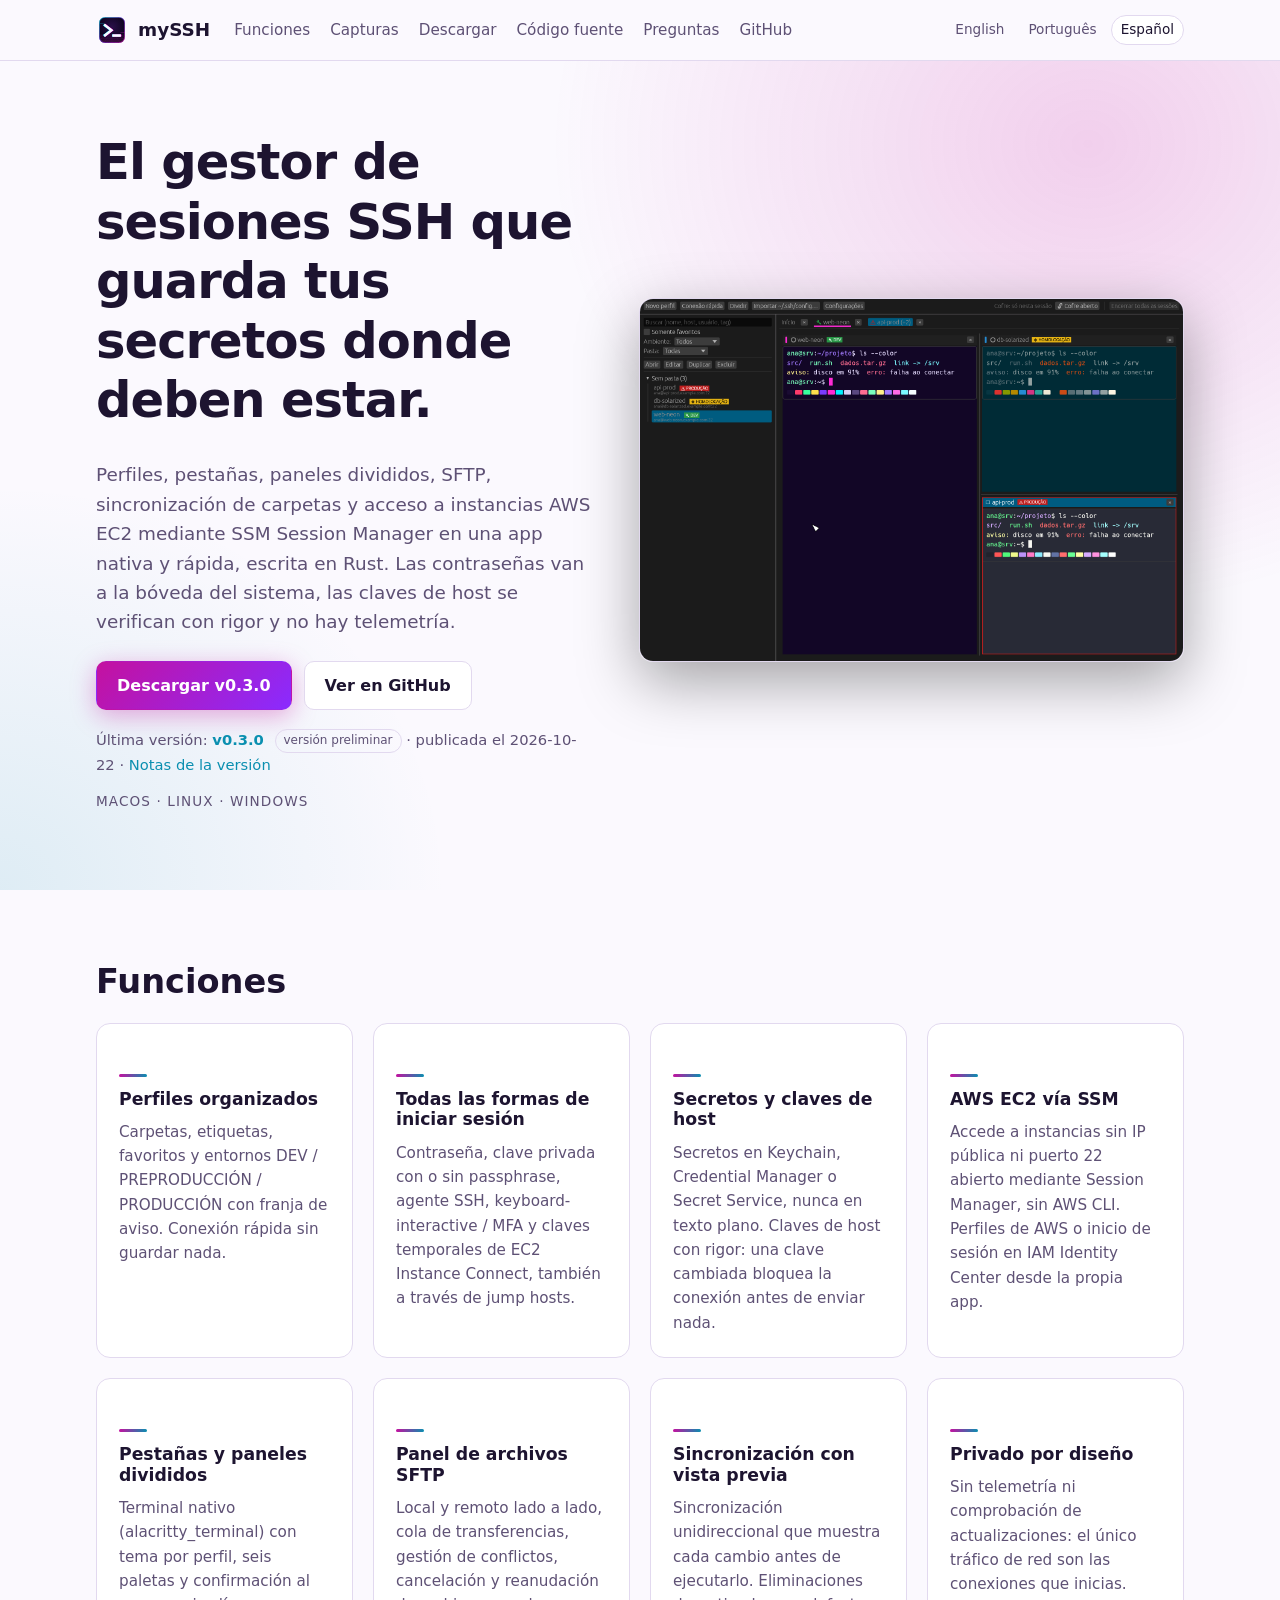
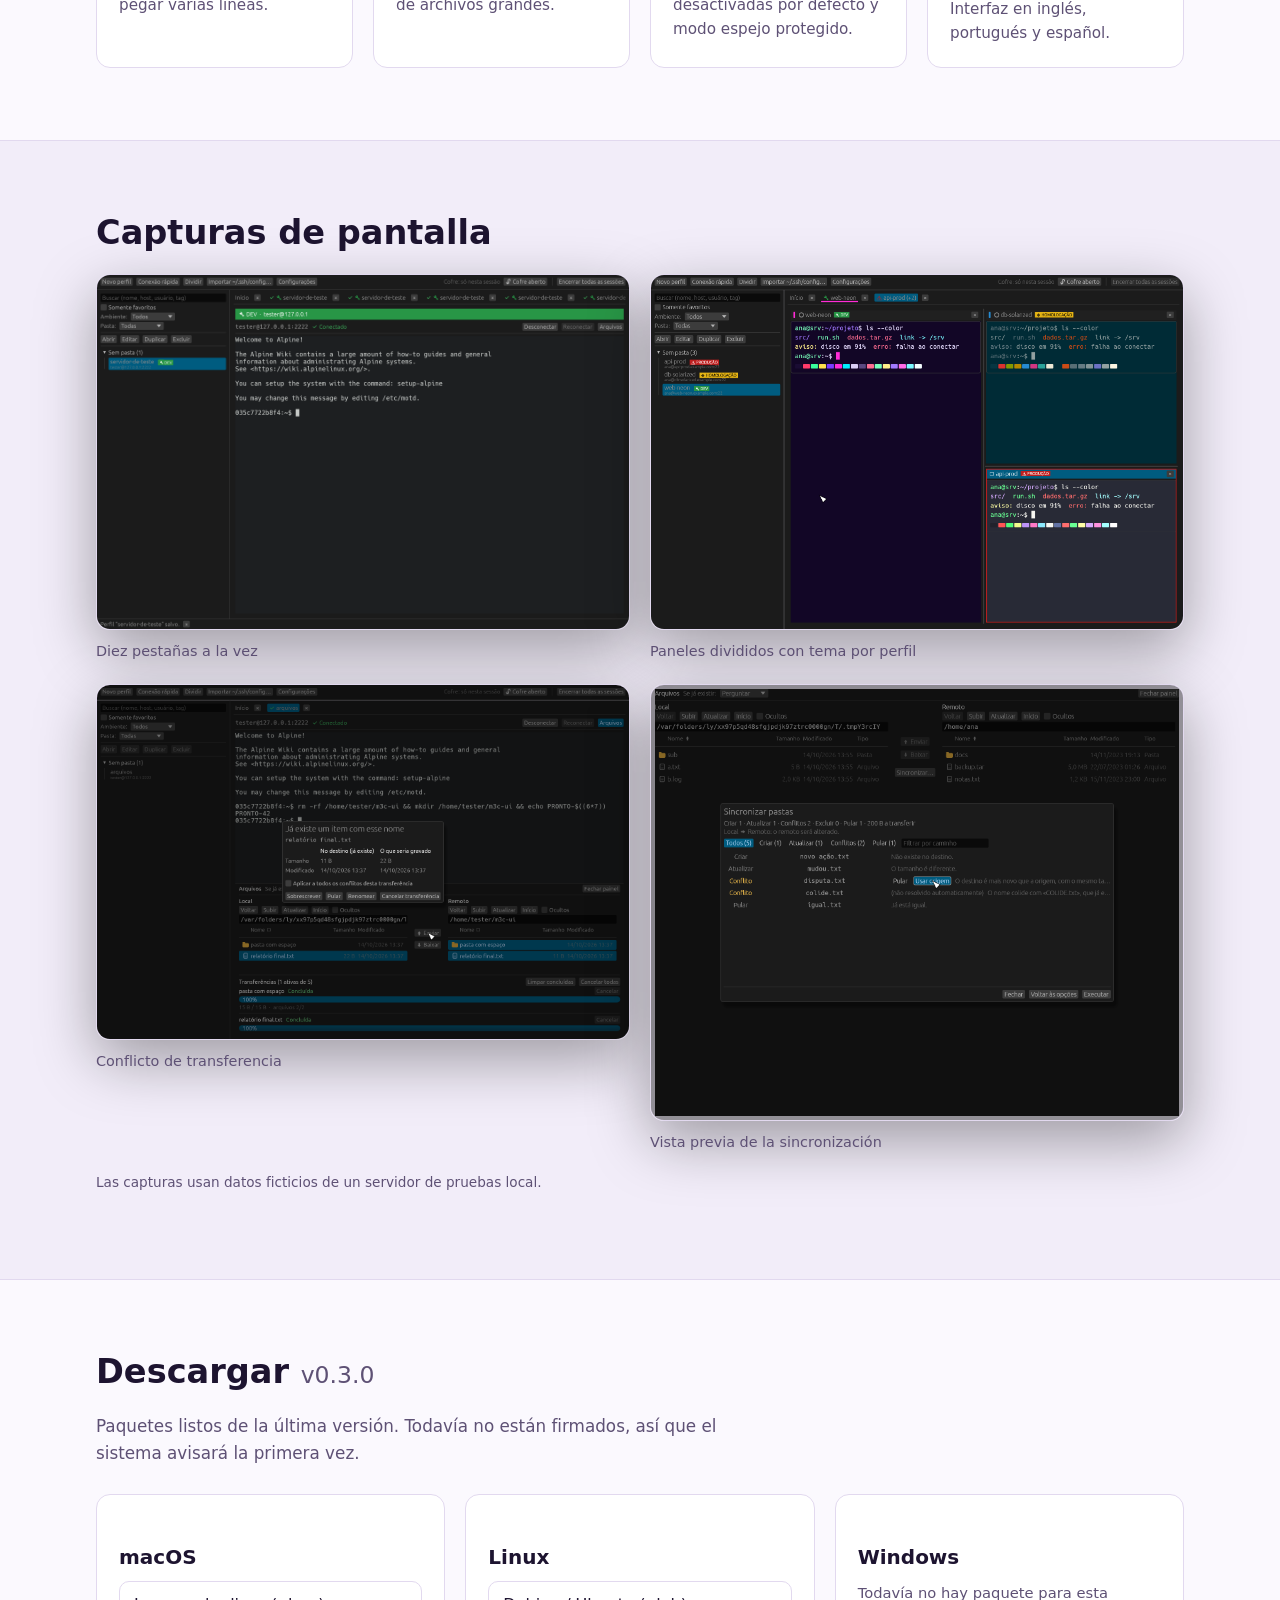
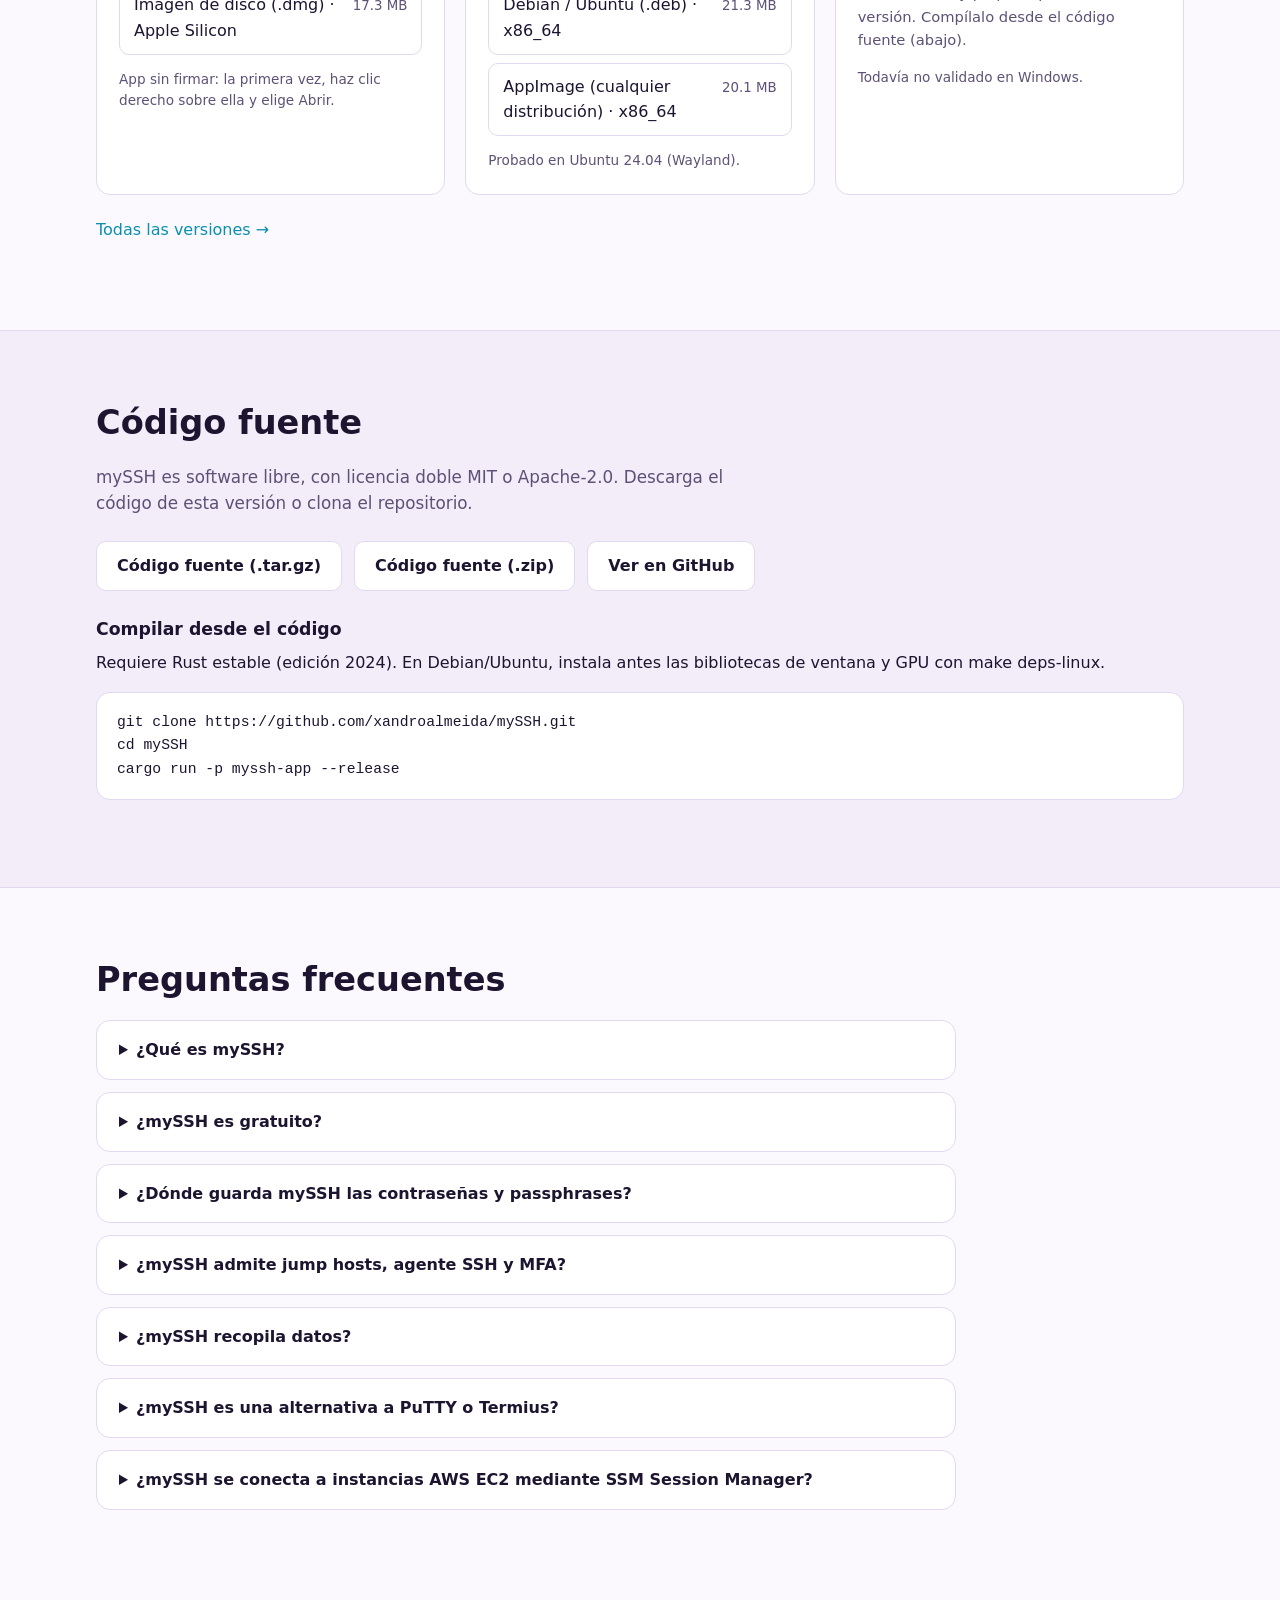
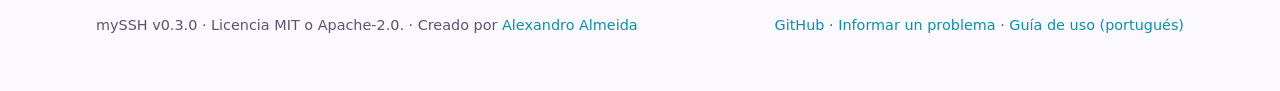
==== commit d019e8ea: "docs(site): página atualizada para v0.3.0 (pacote Linux) Co-Authored-By: Claude Opus 5.5 <noreply@an" ====
--- a/docs/es/index.html
+++ b/docs/es/index.html
@@ -55,7 +55,9 @@
       "datePublished": "2026-10-22",
       "releaseNotes": "https://github.com/xandroalmeida/mySSH/releases/tag/v0.3.0",
       "downloadUrl": [
-        "https://github.com/xandroalmeida/mySSH/releases/download/v0.3.0/mySSH_0.3.0_aarch64.dmg"
+        "https://github.com/xandroalmeida/mySSH/releases/download/v0.3.0/mySSH_0.3.0_aarch64.dmg",
+        "https://github.com/xandroalmeida/mySSH/releases/download/v0.3.0/myssh_0.3.0_amd64.deb",
+        "https://github.com/xandroalmeida/mySSH/releases/download/v0.3.0/myssh_0.3.0_x86_64.AppImage"
       ],
       "installUrl": "https://xandroalmeida.github.io/mySSH/es/#download",
       "screenshot": [
@@ -286,7 +288,10 @@
       </article>
       <article class="dl" id="dl-linux">
         <h3>Linux</h3>
-        <p class="none">Todavía no hay paquete para esta versión. Compílalo desde el código fuente (abajo).</p>
+        <ul>
+          <li><a href="https://github.com/xandroalmeida/mySSH/releases/download/v0.3.0/myssh_0.3.0_amd64.deb" download>Debian / Ubuntu (.deb) · x86_64 <small>21.3 MB</small></a></li>
+          <li><a href="https://github.com/xandroalmeida/mySSH/releases/download/v0.3.0/myssh_0.3.0_x86_64.AppImage" download>AppImage (cualquier distribución) · x86_64 <small>20.1 MB</small></a></li>
+        </ul>
         <p class="hint">Probado en Ubuntu 24.04 (Wayland).</p>
       </article>
       <article class="dl" id="dl-windows">
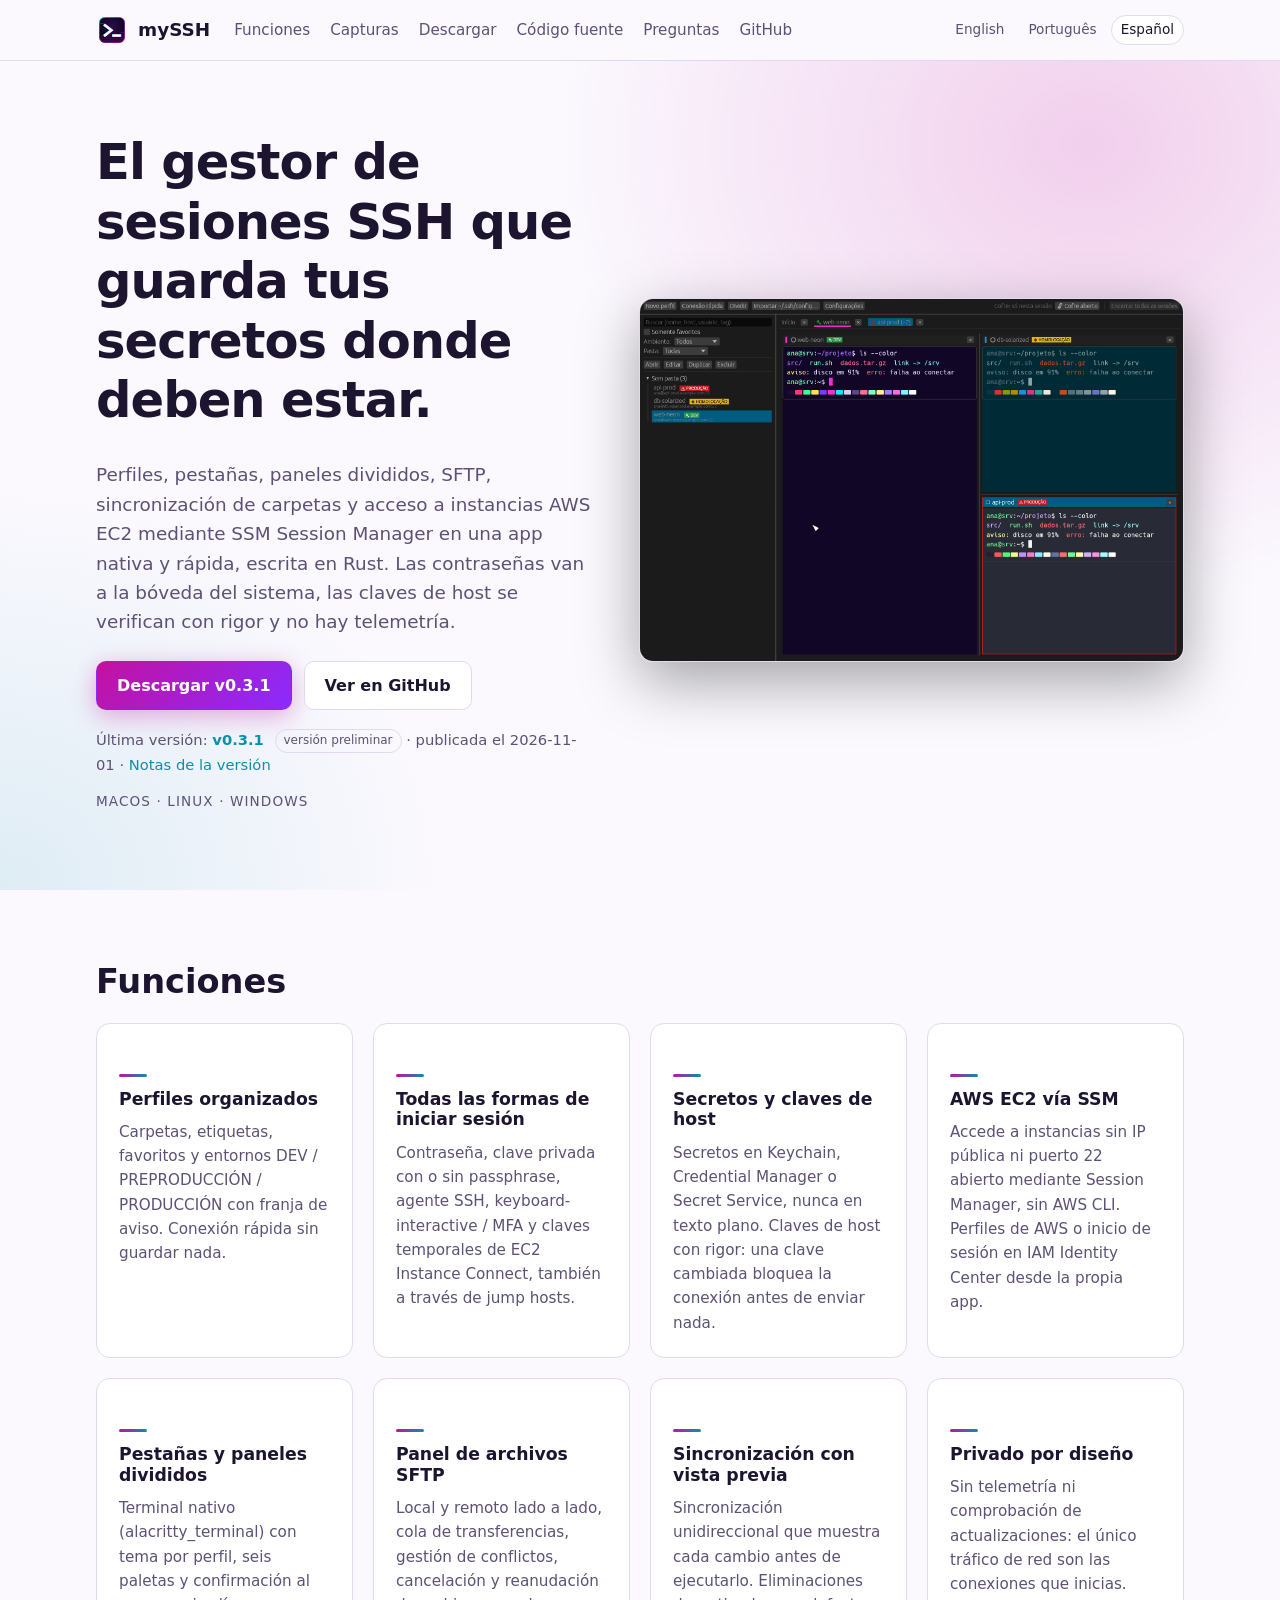
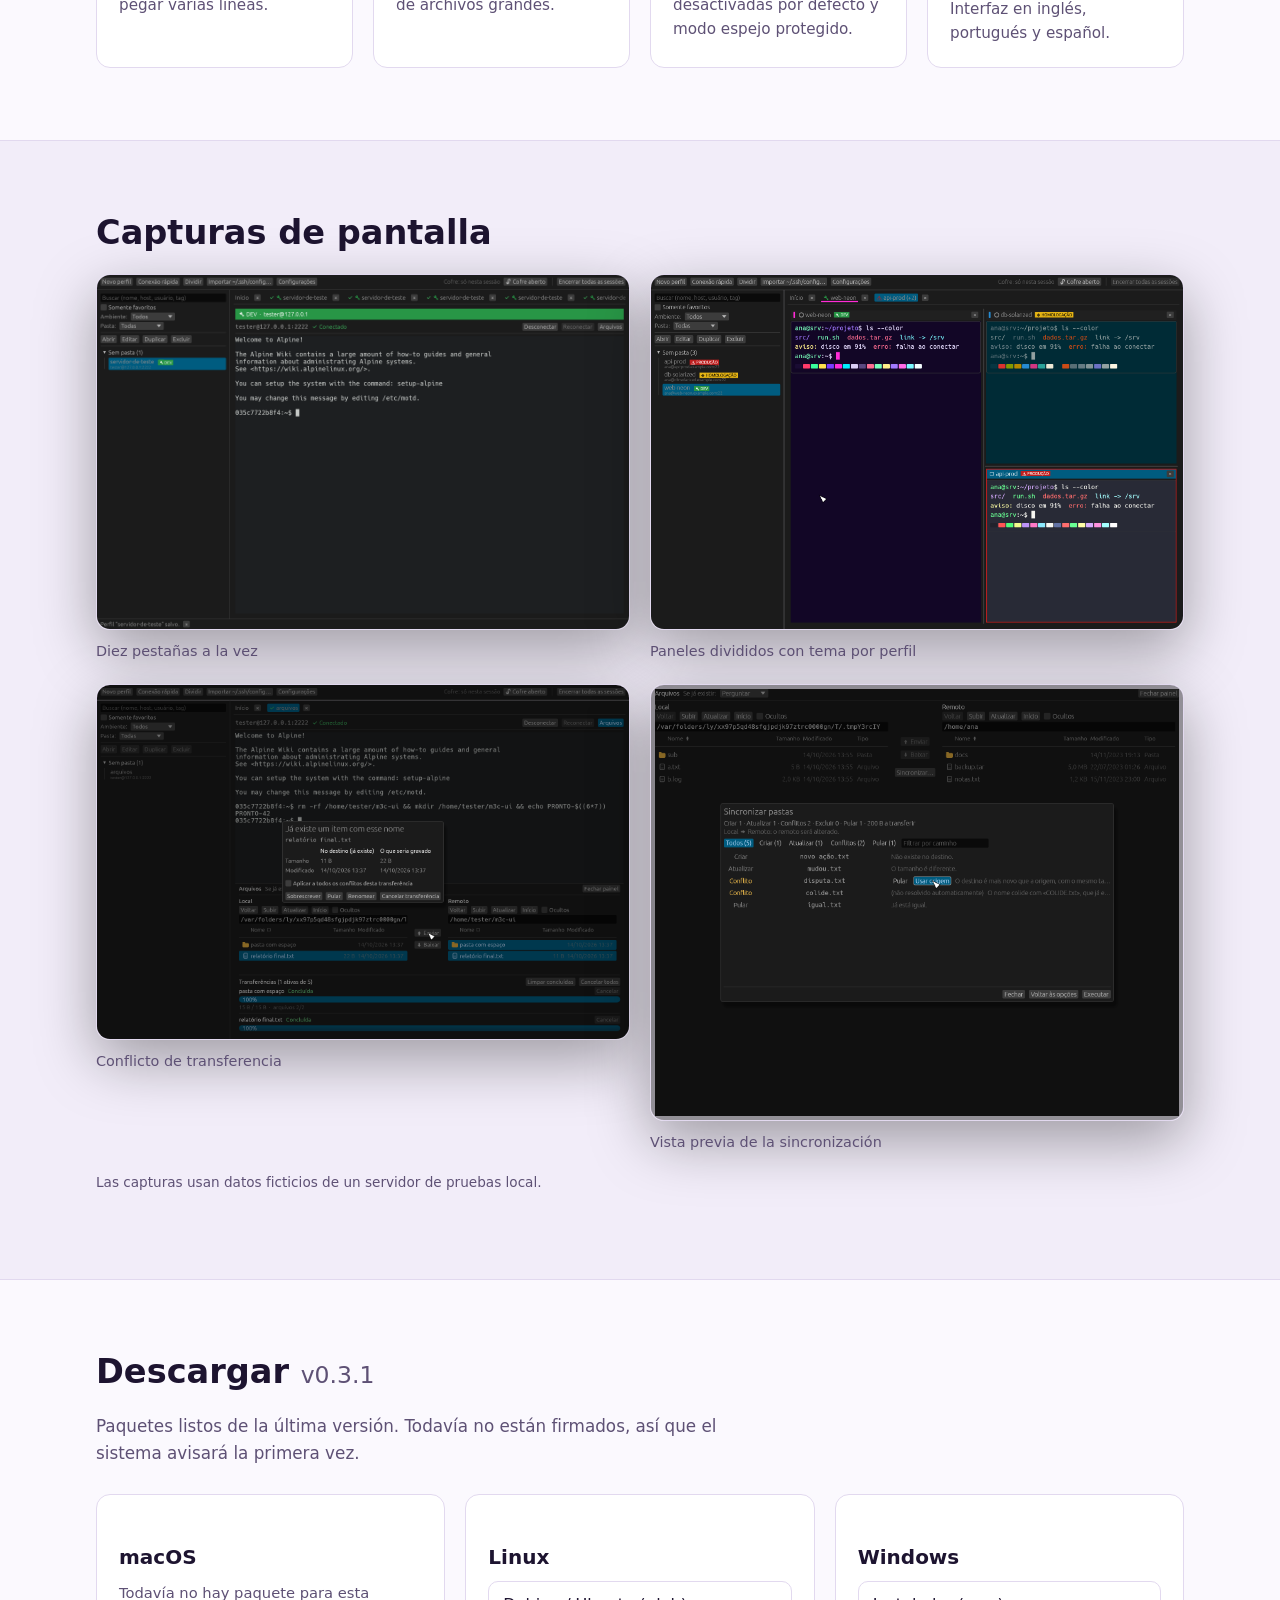
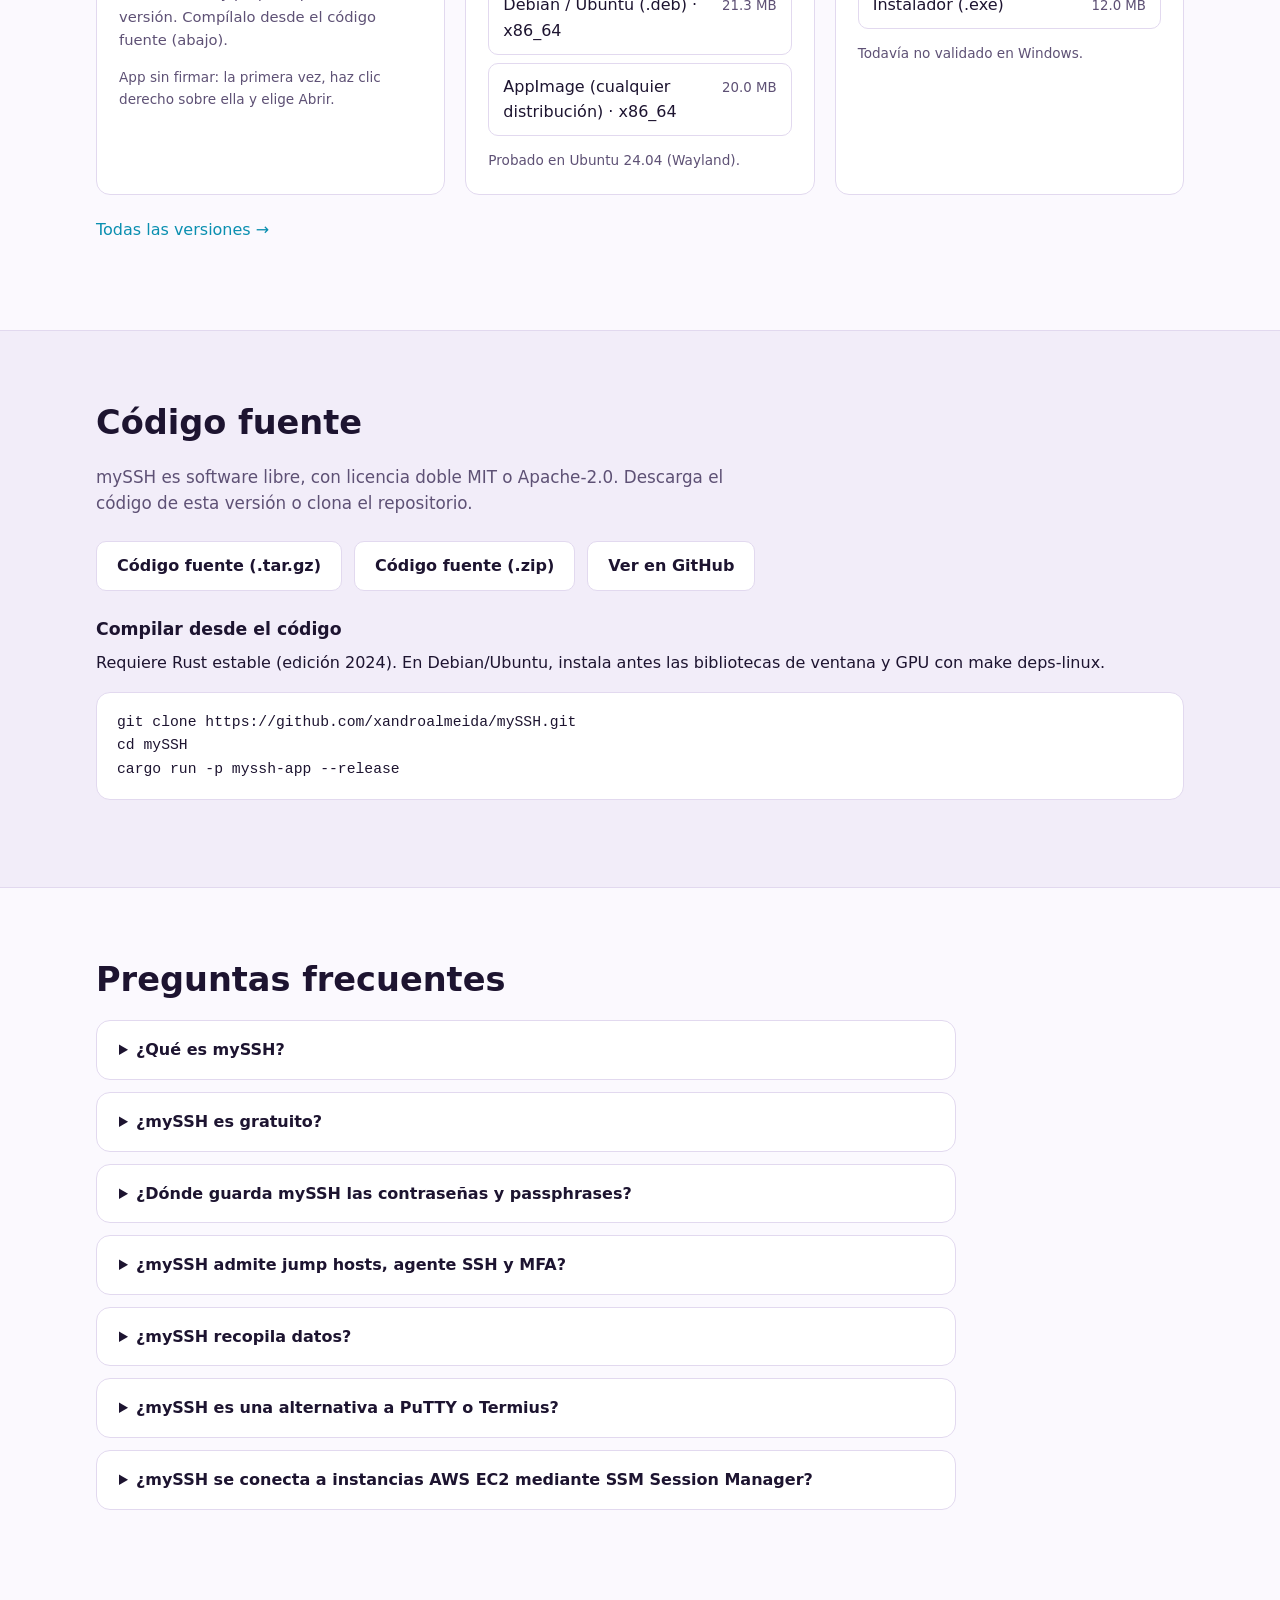
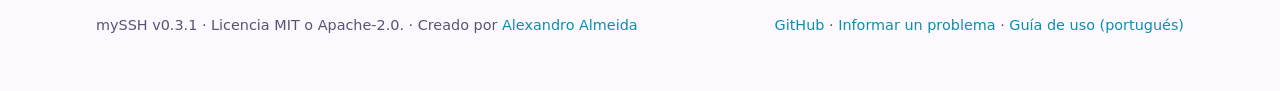
==== commit 6389d45f: "docs(site): página atualizada para v0.3.1 Co-Authored-By: Claude Opus 5.5 <noreply@anthropic.com> Cl" ====
--- a/docs/es/index.html
+++ b/docs/es/index.html
@@ -51,13 +51,13 @@
       "applicationCategory": "DeveloperApplication",
       "applicationSubCategory": "SSH client",
       "operatingSystem": "macOS, Linux, Windows",
-      "softwareVersion": "0.3.0",
-      "datePublished": "2026-10-22",
-      "releaseNotes": "https://github.com/xandroalmeida/mySSH/releases/tag/v0.3.0",
+      "softwareVersion": "0.3.1",
+      "datePublished": "2026-11-01",
+      "releaseNotes": "https://github.com/xandroalmeida/mySSH/releases/tag/v0.3.1",
       "downloadUrl": [
-        "https://github.com/xandroalmeida/mySSH/releases/download/v0.3.0/mySSH_0.3.0_aarch64.dmg",
-        "https://github.com/xandroalmeida/mySSH/releases/download/v0.3.0/myssh_0.3.0_amd64.deb",
-        "https://github.com/xandroalmeida/mySSH/releases/download/v0.3.0/myssh_0.3.0_x86_64.AppImage"
+        "https://github.com/xandroalmeida/mySSH/releases/download/v0.3.1/myssh_0.3.1_amd64.deb",
+        "https://github.com/xandroalmeida/mySSH/releases/download/v0.3.1/myssh_0.3.1_x64-setup.exe",
+        "https://github.com/xandroalmeida/mySSH/releases/download/v0.3.1/myssh_0.3.1_x86_64.AppImage"
       ],
       "installUrl": "https://xandroalmeida.github.io/mySSH/es/#download",
       "screenshot": [
@@ -108,7 +108,7 @@
       "name": "mySSH — cliente SSH de código abierto para macOS, Linux y Windows",
       "description": "Cliente SSH gratuito y de código abierto para macOS, Linux y Windows, en Rust: perfiles, pestañas, paneles divididos, SFTP, sincronización y AWS SSM Session Manager, secretos en la bóveda.",
       "inLanguage": "es",
-      "dateModified": "2026-10-22",
+      "dateModified": "2026-11-01",
       "about": {
         "@id": "https://xandroalmeida.github.io/mySSH/#app"
       },
@@ -233,10 +233,10 @@
       <h1>El gestor de sesiones SSH que guarda tus secretos donde deben estar.</h1>
       <p class="lead">Perfiles, pestañas, paneles divididos, SFTP, sincronización de carpetas y acceso a instancias AWS EC2 mediante SSM Session Manager en una app nativa y rápida, escrita en Rust. Las contraseñas van a la bóveda del sistema, las claves de host se verifican con rigor y no hay telemetría.</p>
       <div class="cta">
-        <a class="btn primary" href="#download">Descargar v0.3.0</a>
+        <a class="btn primary" href="#download">Descargar v0.3.1</a>
         <a class="btn" href="https://github.com/xandroalmeida/mySSH">Ver en GitHub</a>
       </div>
-      <p class="meta">Última versión: <a href="https://github.com/xandroalmeida/mySSH/releases/tag/v0.3.0"><strong>v0.3.0</strong></a> <span class="badge">versión preliminar</span> · publicada el <time datetime="2026-10-22">2026-10-22</time> · <a href="https://github.com/xandroalmeida/mySSH/releases/tag/v0.3.0">Notas de la versión</a></p>
+      <p class="meta">Última versión: <a href="https://github.com/xandroalmeida/mySSH/releases/tag/v0.3.1"><strong>v0.3.1</strong></a> <span class="badge">versión preliminar</span> · publicada el <time datetime="2026-11-01">2026-11-01</time> · <a href="https://github.com/xandroalmeida/mySSH/releases/tag/v0.3.1">Notas de la versión</a></p>
       <p class="platforms">macOS · Linux · Windows</p>
     </div>
     <figure class="hero-shot">
@@ -276,27 +276,27 @@
 
 <section id="download" class="section">
   <div class="wrap">
-    <h2>Descargar <span class="ver">v0.3.0</span></h2>
+    <h2>Descargar <span class="ver">v0.3.1</span></h2>
     <p class="lead small">Paquetes listos de la última versión. Todavía no están firmados, así que el sistema avisará la primera vez.</p>
     <div class="grid downloads">
       <article class="dl" id="dl-mac">
         <h3>macOS</h3>
-        <ul>
-          <li><a href="https://github.com/xandroalmeida/mySSH/releases/download/v0.3.0/mySSH_0.3.0_aarch64.dmg" download>Imagen de disco (.dmg) · Apple Silicon <small>17.3 MB</small></a></li>
-        </ul>
+        <p class="none">Todavía no hay paquete para esta versión. Compílalo desde el código fuente (abajo).</p>
         <p class="hint">App sin firmar: la primera vez, haz clic derecho sobre ella y elige Abrir.</p>
       </article>
       <article class="dl" id="dl-linux">
         <h3>Linux</h3>
         <ul>
-          <li><a href="https://github.com/xandroalmeida/mySSH/releases/download/v0.3.0/myssh_0.3.0_amd64.deb" download>Debian / Ubuntu (.deb) · x86_64 <small>21.3 MB</small></a></li>
-          <li><a href="https://github.com/xandroalmeida/mySSH/releases/download/v0.3.0/myssh_0.3.0_x86_64.AppImage" download>AppImage (cualquier distribución) · x86_64 <small>20.1 MB</small></a></li>
+          <li><a href="https://github.com/xandroalmeida/mySSH/releases/download/v0.3.1/myssh_0.3.1_amd64.deb" download>Debian / Ubuntu (.deb) · x86_64 <small>21.3 MB</small></a></li>
+          <li><a href="https://github.com/xandroalmeida/mySSH/releases/download/v0.3.1/myssh_0.3.1_x86_64.AppImage" download>AppImage (cualquier distribución) · x86_64 <small>20.0 MB</small></a></li>
         </ul>
         <p class="hint">Probado en Ubuntu 24.04 (Wayland).</p>
       </article>
       <article class="dl" id="dl-windows">
         <h3>Windows</h3>
-        <p class="none">Todavía no hay paquete para esta versión. Compílalo desde el código fuente (abajo).</p>
+        <ul>
+          <li><a href="https://github.com/xandroalmeida/mySSH/releases/download/v0.3.1/myssh_0.3.1_x64-setup.exe" download>Instalador (.exe) <small>12.0 MB</small></a></li>
+        </ul>
         <p class="hint">Todavía no validado en Windows.</p>
       </article>
     </div>
@@ -309,8 +309,8 @@
     <h2>Código fuente</h2>
     <p class="lead small">mySSH es software libre, con licencia doble MIT o Apache-2.0. Descarga el código de esta versión o clona el repositorio.</p>
     <div class="cta">
-      <a class="btn" href="https://github.com/xandroalmeida/mySSH/archive/refs/tags/v0.3.0.tar.gz">Código fuente (.tar.gz)</a>
-      <a class="btn" href="https://github.com/xandroalmeida/mySSH/archive/refs/tags/v0.3.0.zip">Código fuente (.zip)</a>
+      <a class="btn" href="https://github.com/xandroalmeida/mySSH/archive/refs/tags/v0.3.1.tar.gz">Código fuente (.tar.gz)</a>
+      <a class="btn" href="https://github.com/xandroalmeida/mySSH/archive/refs/tags/v0.3.1.zip">Código fuente (.zip)</a>
       <a class="btn" href="https://github.com/xandroalmeida/mySSH">Ver en GitHub</a>
     </div>
     <h3>Compilar desde el código</h3>
@@ -338,7 +338,7 @@
 
 <footer class="foot">
   <div class="wrap foot-in">
-    <p>mySSH v0.3.0 · Licencia MIT o Apache-2.0. · Creado por <a href="https://github.com/xandroalmeida" rel="author">Alexandro Almeida</a></p>
+    <p>mySSH v0.3.1 · Licencia MIT o Apache-2.0. · Creado por <a href="https://github.com/xandroalmeida" rel="author">Alexandro Almeida</a></p>
     <p><a href="https://github.com/xandroalmeida/mySSH">GitHub</a> · <a href="https://github.com/xandroalmeida/mySSH/issues">Informar un problema</a> · <a href="https://github.com/xandroalmeida/mySSH/blob/main/docs/USO.md">Guía de uso (portugués)</a></p>
   </div>
 </footer>
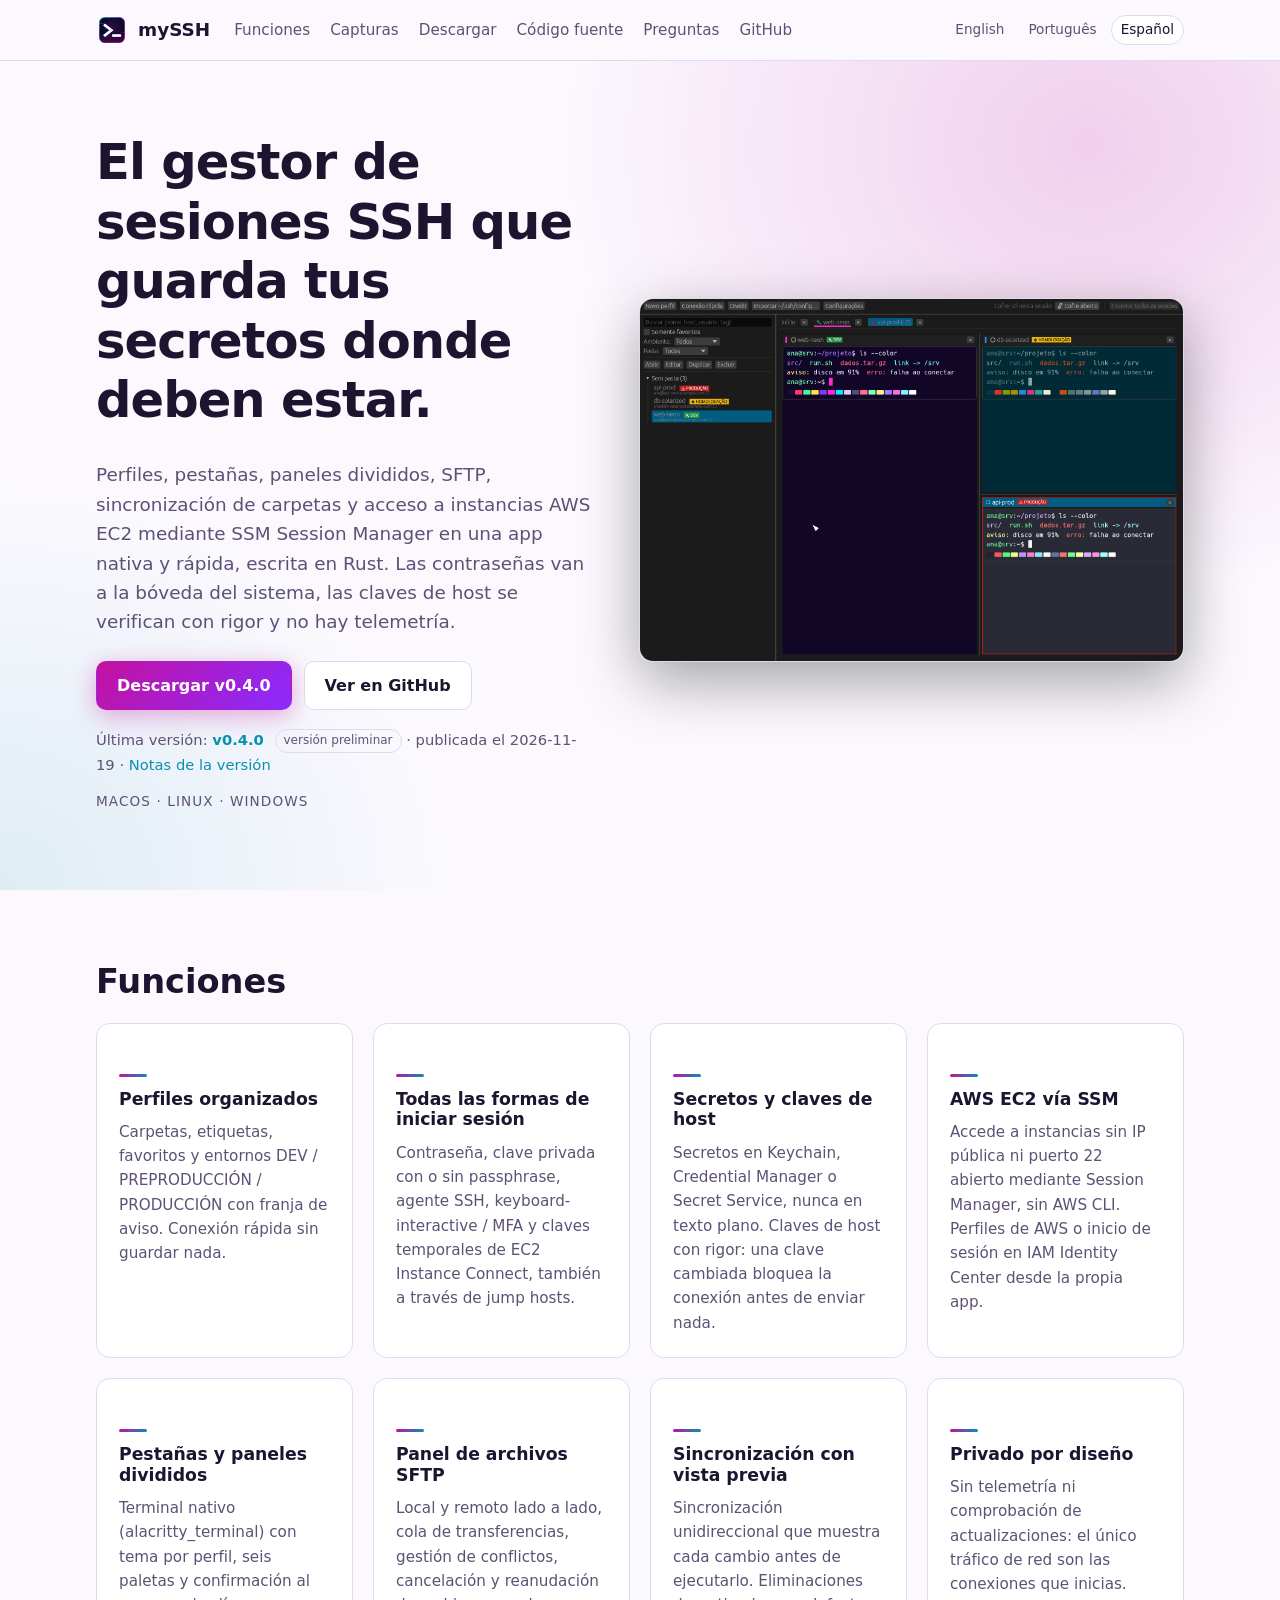
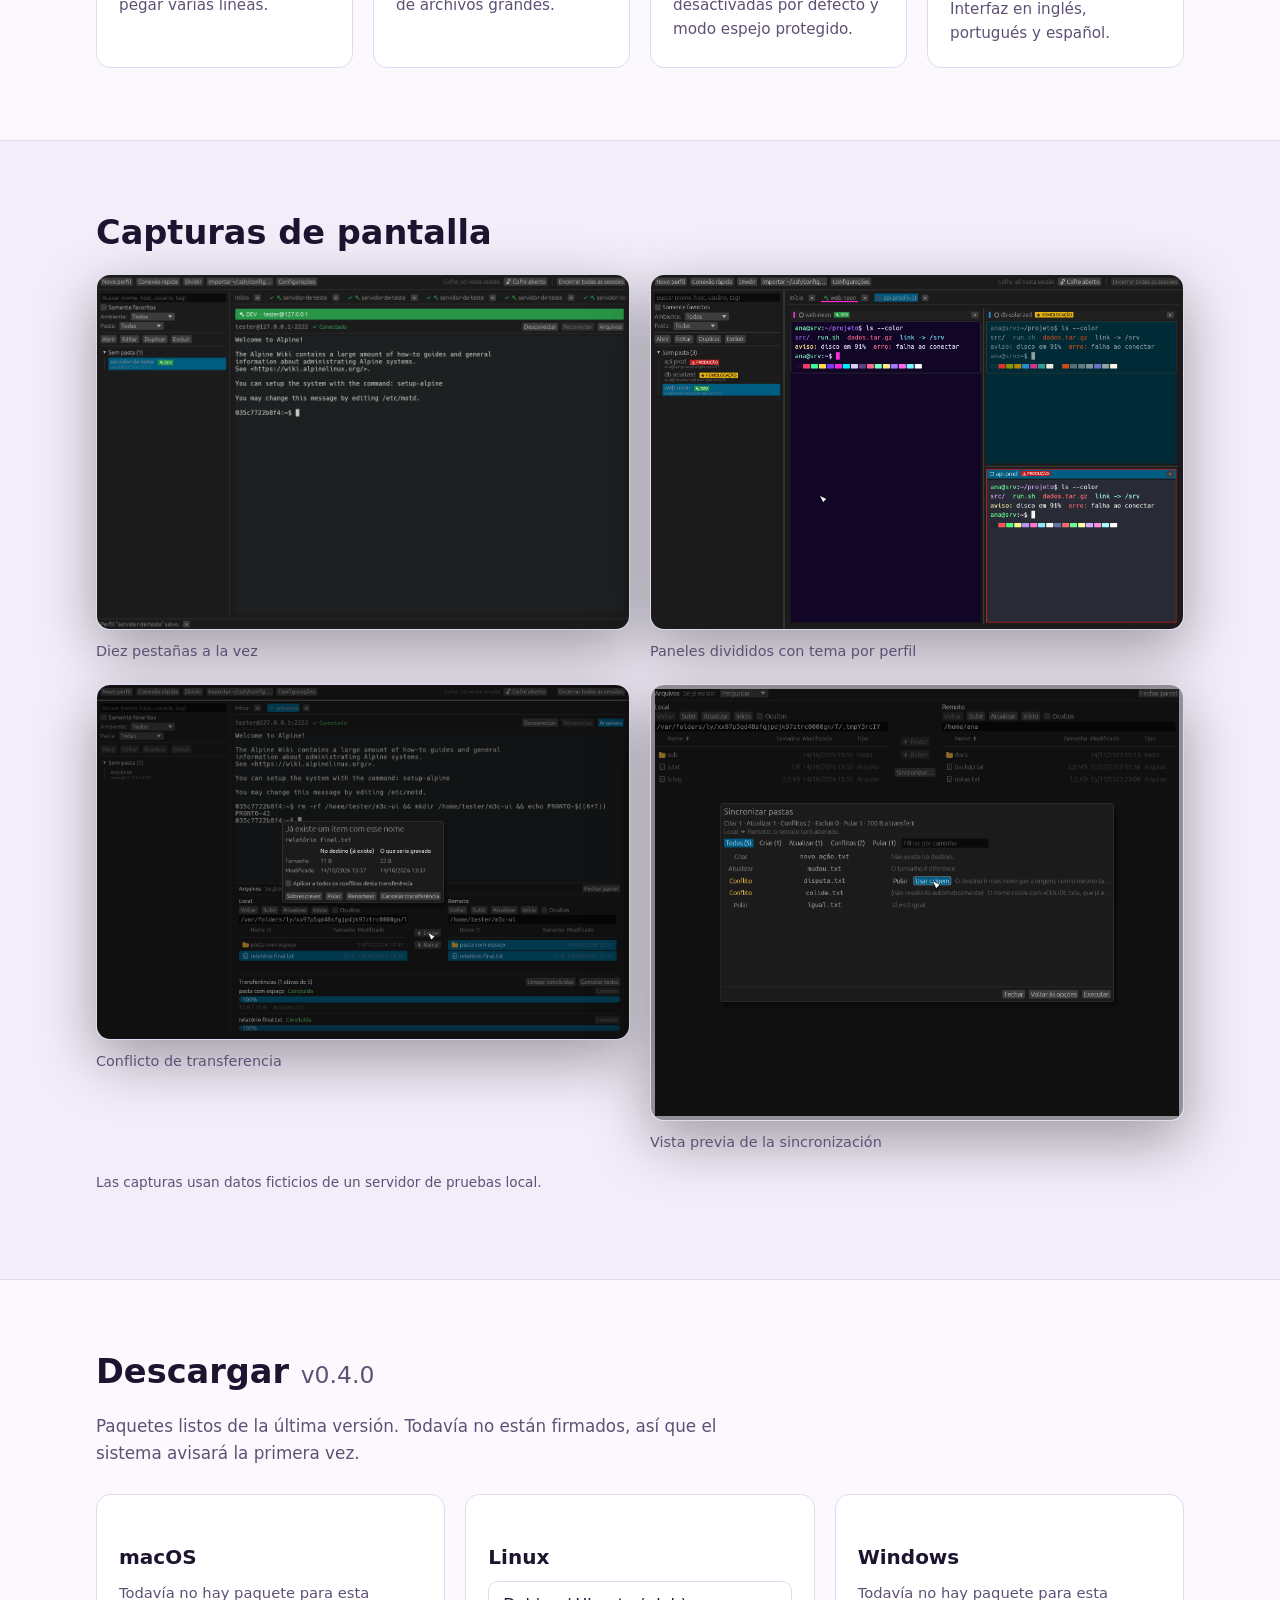
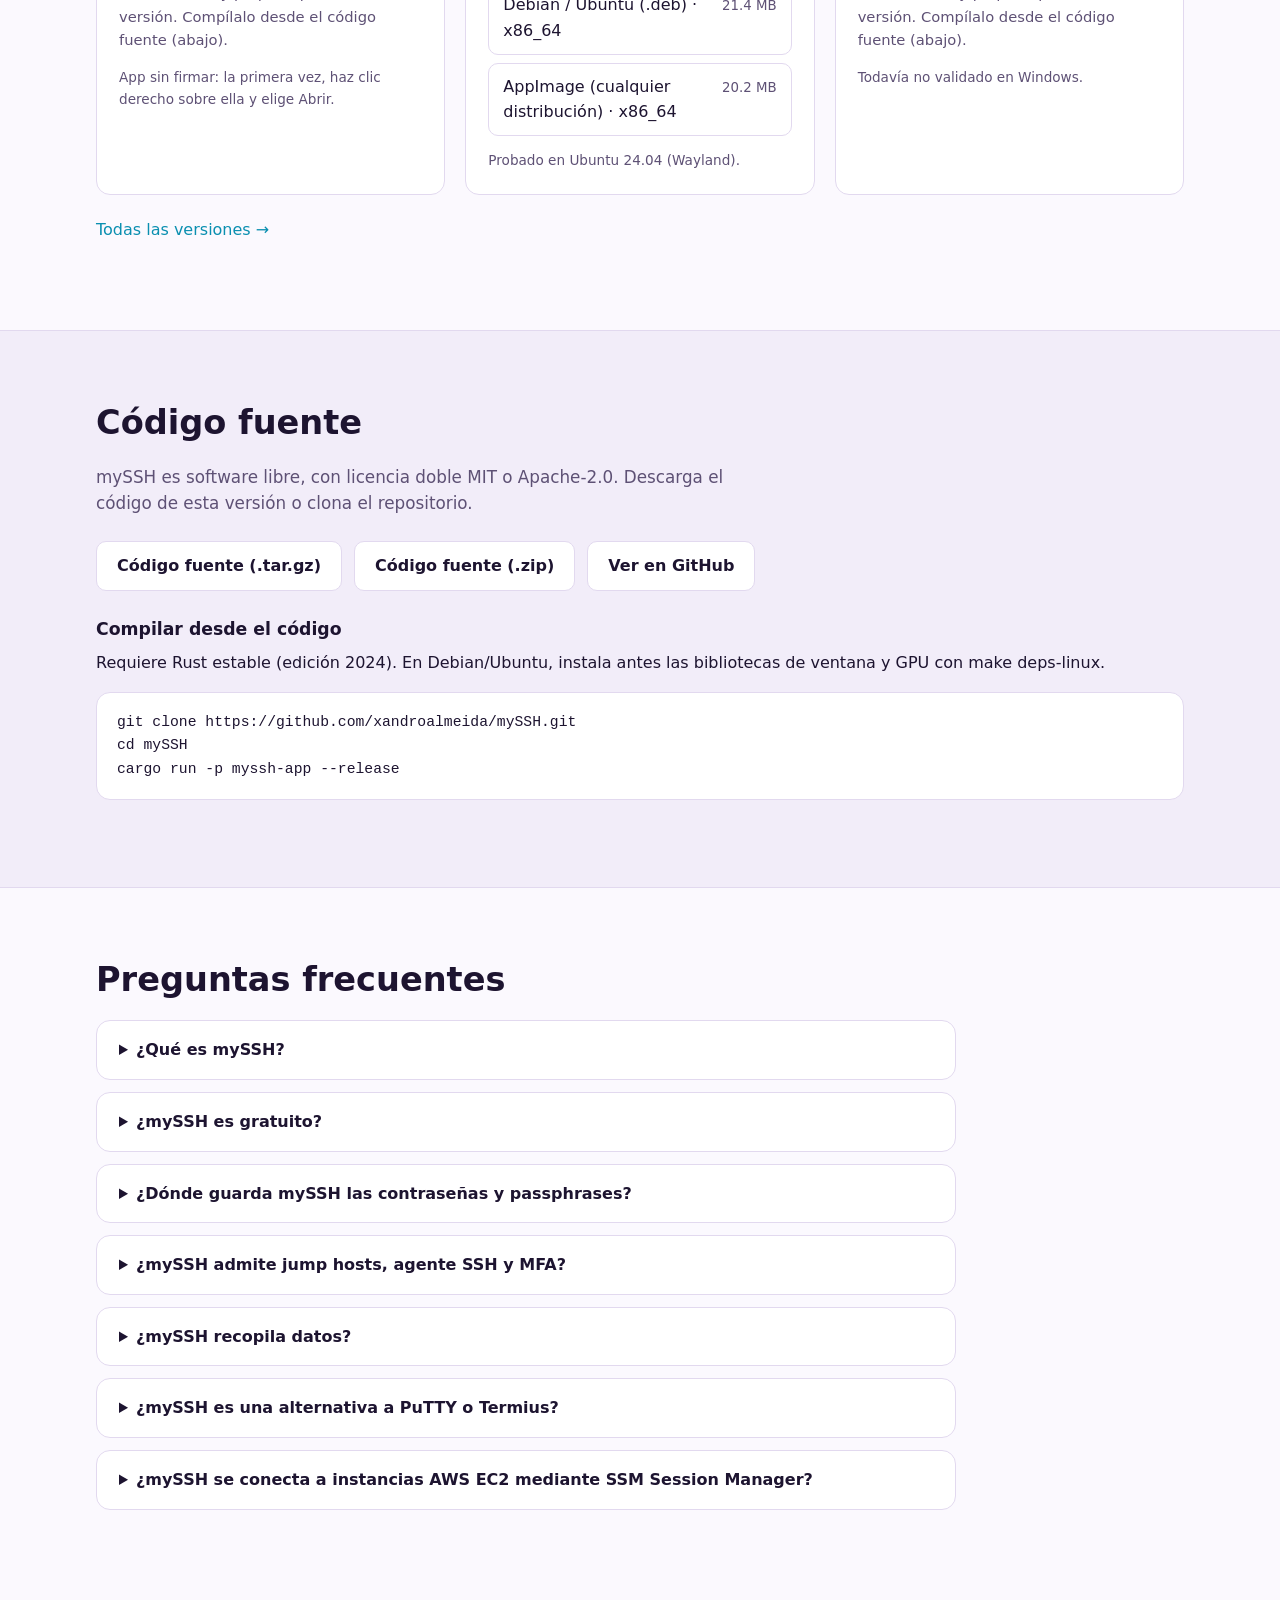
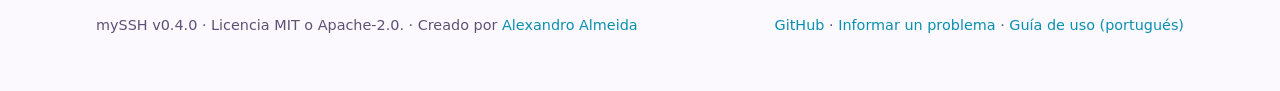
==== commit 9bddd5b2: "docs(site): página atualizada para v0.4.0 Co-Authored-By: Claude Opus 5.5 <noreply@anthropic.com>" ====
--- a/docs/es/index.html
+++ b/docs/es/index.html
@@ -51,13 +51,12 @@
       "applicationCategory": "DeveloperApplication",
       "applicationSubCategory": "SSH client",
       "operatingSystem": "macOS, Linux, Windows",
-      "softwareVersion": "0.3.1",
-      "datePublished": "2026-11-01",
-      "releaseNotes": "https://github.com/xandroalmeida/mySSH/releases/tag/v0.3.1",
+      "softwareVersion": "0.4.0",
+      "datePublished": "2026-11-19",
+      "releaseNotes": "https://github.com/xandroalmeida/mySSH/releases/tag/v0.4.0",
       "downloadUrl": [
-        "https://github.com/xandroalmeida/mySSH/releases/download/v0.3.1/myssh_0.3.1_amd64.deb",
-        "https://github.com/xandroalmeida/mySSH/releases/download/v0.3.1/myssh_0.3.1_x64-setup.exe",
-        "https://github.com/xandroalmeida/mySSH/releases/download/v0.3.1/myssh_0.3.1_x86_64.AppImage"
+        "https://github.com/xandroalmeida/mySSH/releases/download/v0.4.0/myssh_0.4.0_amd64.deb",
+        "https://github.com/xandroalmeida/mySSH/releases/download/v0.4.0/myssh_0.4.0_x86_64.AppImage"
       ],
       "installUrl": "https://xandroalmeida.github.io/mySSH/es/#download",
       "screenshot": [
@@ -108,7 +107,7 @@
       "name": "mySSH — cliente SSH de código abierto para macOS, Linux y Windows",
       "description": "Cliente SSH gratuito y de código abierto para macOS, Linux y Windows, en Rust: perfiles, pestañas, paneles divididos, SFTP, sincronización y AWS SSM Session Manager, secretos en la bóveda.",
       "inLanguage": "es",
-      "dateModified": "2026-11-01",
+      "dateModified": "2026-11-19",
       "about": {
         "@id": "https://xandroalmeida.github.io/mySSH/#app"
       },
@@ -233,10 +232,10 @@
       <h1>El gestor de sesiones SSH que guarda tus secretos donde deben estar.</h1>
       <p class="lead">Perfiles, pestañas, paneles divididos, SFTP, sincronización de carpetas y acceso a instancias AWS EC2 mediante SSM Session Manager en una app nativa y rápida, escrita en Rust. Las contraseñas van a la bóveda del sistema, las claves de host se verifican con rigor y no hay telemetría.</p>
       <div class="cta">
-        <a class="btn primary" href="#download">Descargar v0.3.1</a>
+        <a class="btn primary" href="#download">Descargar v0.4.0</a>
         <a class="btn" href="https://github.com/xandroalmeida/mySSH">Ver en GitHub</a>
       </div>
-      <p class="meta">Última versión: <a href="https://github.com/xandroalmeida/mySSH/releases/tag/v0.3.1"><strong>v0.3.1</strong></a> <span class="badge">versión preliminar</span> · publicada el <time datetime="2026-11-01">2026-11-01</time> · <a href="https://github.com/xandroalmeida/mySSH/releases/tag/v0.3.1">Notas de la versión</a></p>
+      <p class="meta">Última versión: <a href="https://github.com/xandroalmeida/mySSH/releases/tag/v0.4.0"><strong>v0.4.0</strong></a> <span class="badge">versión preliminar</span> · publicada el <time datetime="2026-11-19">2026-11-19</time> · <a href="https://github.com/xandroalmeida/mySSH/releases/tag/v0.4.0">Notas de la versión</a></p>
       <p class="platforms">macOS · Linux · Windows</p>
     </div>
     <figure class="hero-shot">
@@ -276,7 +275,7 @@
 
 <section id="download" class="section">
   <div class="wrap">
-    <h2>Descargar <span class="ver">v0.3.1</span></h2>
+    <h2>Descargar <span class="ver">v0.4.0</span></h2>
     <p class="lead small">Paquetes listos de la última versión. Todavía no están firmados, así que el sistema avisará la primera vez.</p>
     <div class="grid downloads">
       <article class="dl" id="dl-mac">
@@ -287,16 +286,14 @@
       <article class="dl" id="dl-linux">
         <h3>Linux</h3>
         <ul>
-          <li><a href="https://github.com/xandroalmeida/mySSH/releases/download/v0.3.1/myssh_0.3.1_amd64.deb" download>Debian / Ubuntu (.deb) · x86_64 <small>21.3 MB</small></a></li>
-          <li><a href="https://github.com/xandroalmeida/mySSH/releases/download/v0.3.1/myssh_0.3.1_x86_64.AppImage" download>AppImage (cualquier distribución) · x86_64 <small>20.0 MB</small></a></li>
+          <li><a href="https://github.com/xandroalmeida/mySSH/releases/download/v0.4.0/myssh_0.4.0_amd64.deb" download>Debian / Ubuntu (.deb) · x86_64 <small>21.4 MB</small></a></li>
+          <li><a href="https://github.com/xandroalmeida/mySSH/releases/download/v0.4.0/myssh_0.4.0_x86_64.AppImage" download>AppImage (cualquier distribución) · x86_64 <small>20.2 MB</small></a></li>
         </ul>
         <p class="hint">Probado en Ubuntu 24.04 (Wayland).</p>
       </article>
       <article class="dl" id="dl-windows">
         <h3>Windows</h3>
-        <ul>
-          <li><a href="https://github.com/xandroalmeida/mySSH/releases/download/v0.3.1/myssh_0.3.1_x64-setup.exe" download>Instalador (.exe) <small>12.0 MB</small></a></li>
-        </ul>
+        <p class="none">Todavía no hay paquete para esta versión. Compílalo desde el código fuente (abajo).</p>
         <p class="hint">Todavía no validado en Windows.</p>
       </article>
     </div>
@@ -309,8 +306,8 @@
     <h2>Código fuente</h2>
     <p class="lead small">mySSH es software libre, con licencia doble MIT o Apache-2.0. Descarga el código de esta versión o clona el repositorio.</p>
     <div class="cta">
-      <a class="btn" href="https://github.com/xandroalmeida/mySSH/archive/refs/tags/v0.3.1.tar.gz">Código fuente (.tar.gz)</a>
-      <a class="btn" href="https://github.com/xandroalmeida/mySSH/archive/refs/tags/v0.3.1.zip">Código fuente (.zip)</a>
+      <a class="btn" href="https://github.com/xandroalmeida/mySSH/archive/refs/tags/v0.4.0.tar.gz">Código fuente (.tar.gz)</a>
+      <a class="btn" href="https://github.com/xandroalmeida/mySSH/archive/refs/tags/v0.4.0.zip">Código fuente (.zip)</a>
       <a class="btn" href="https://github.com/xandroalmeida/mySSH">Ver en GitHub</a>
     </div>
     <h3>Compilar desde el código</h3>
@@ -338,7 +335,7 @@
 
 <footer class="foot">
   <div class="wrap foot-in">
-    <p>mySSH v0.3.1 · Licencia MIT o Apache-2.0. · Creado por <a href="https://github.com/xandroalmeida" rel="author">Alexandro Almeida</a></p>
+    <p>mySSH v0.4.0 · Licencia MIT o Apache-2.0. · Creado por <a href="https://github.com/xandroalmeida" rel="author">Alexandro Almeida</a></p>
     <p><a href="https://github.com/xandroalmeida/mySSH">GitHub</a> · <a href="https://github.com/xandroalmeida/mySSH/issues">Informar un problema</a> · <a href="https://github.com/xandroalmeida/mySSH/blob/main/docs/USO.md">Guía de uso (portugués)</a></p>
   </div>
 </footer>
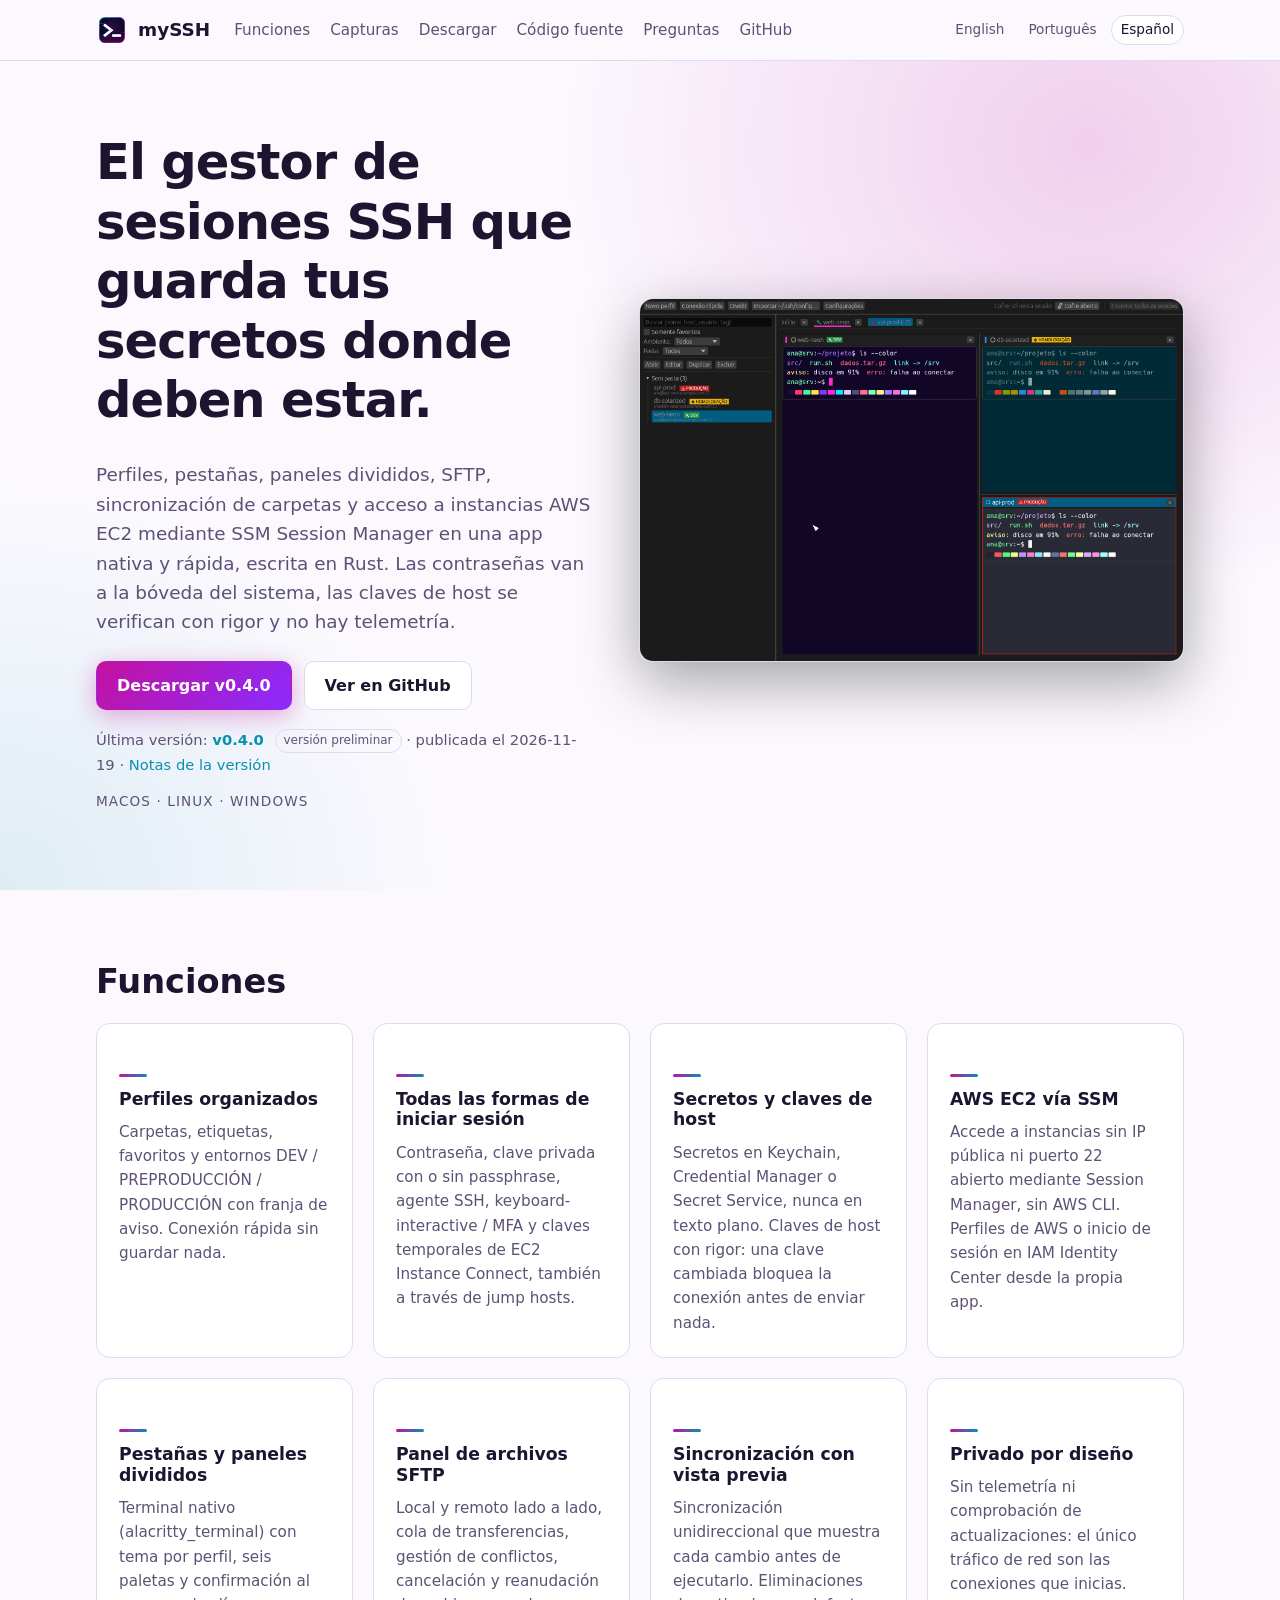
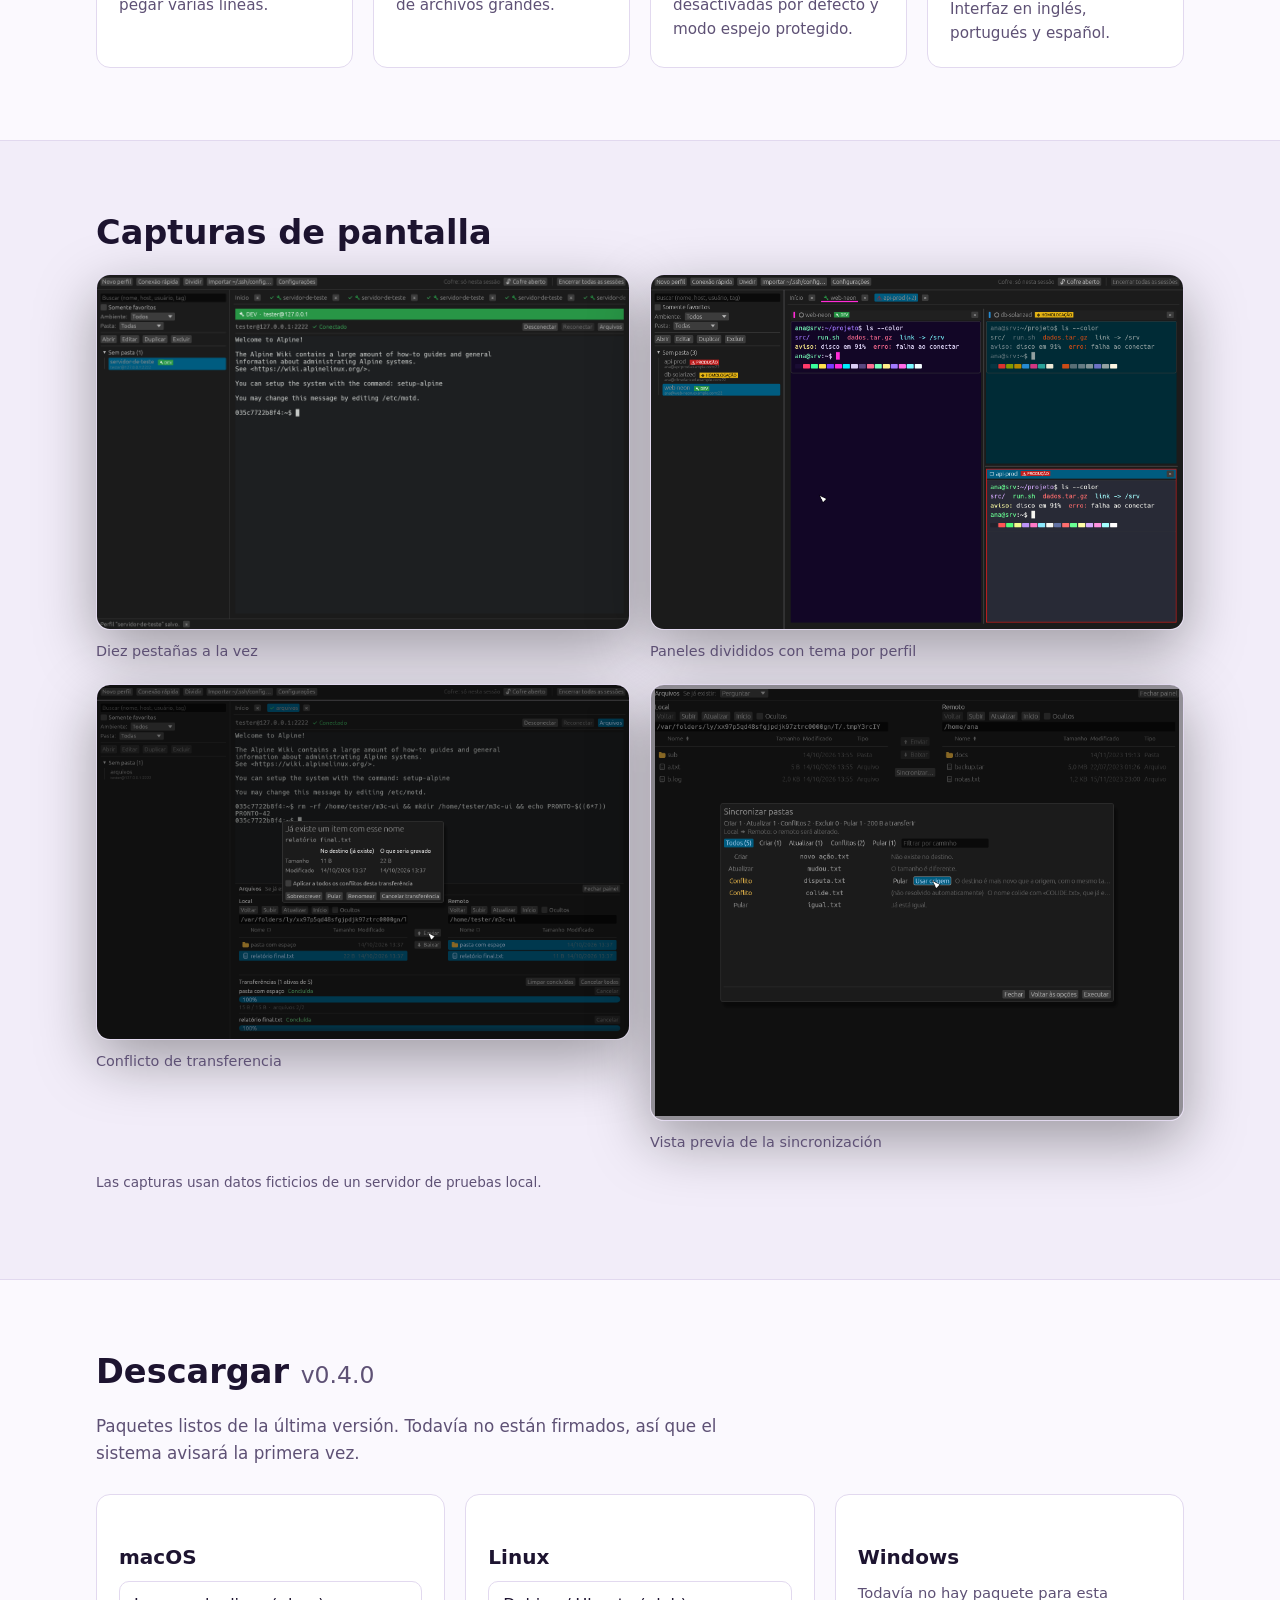
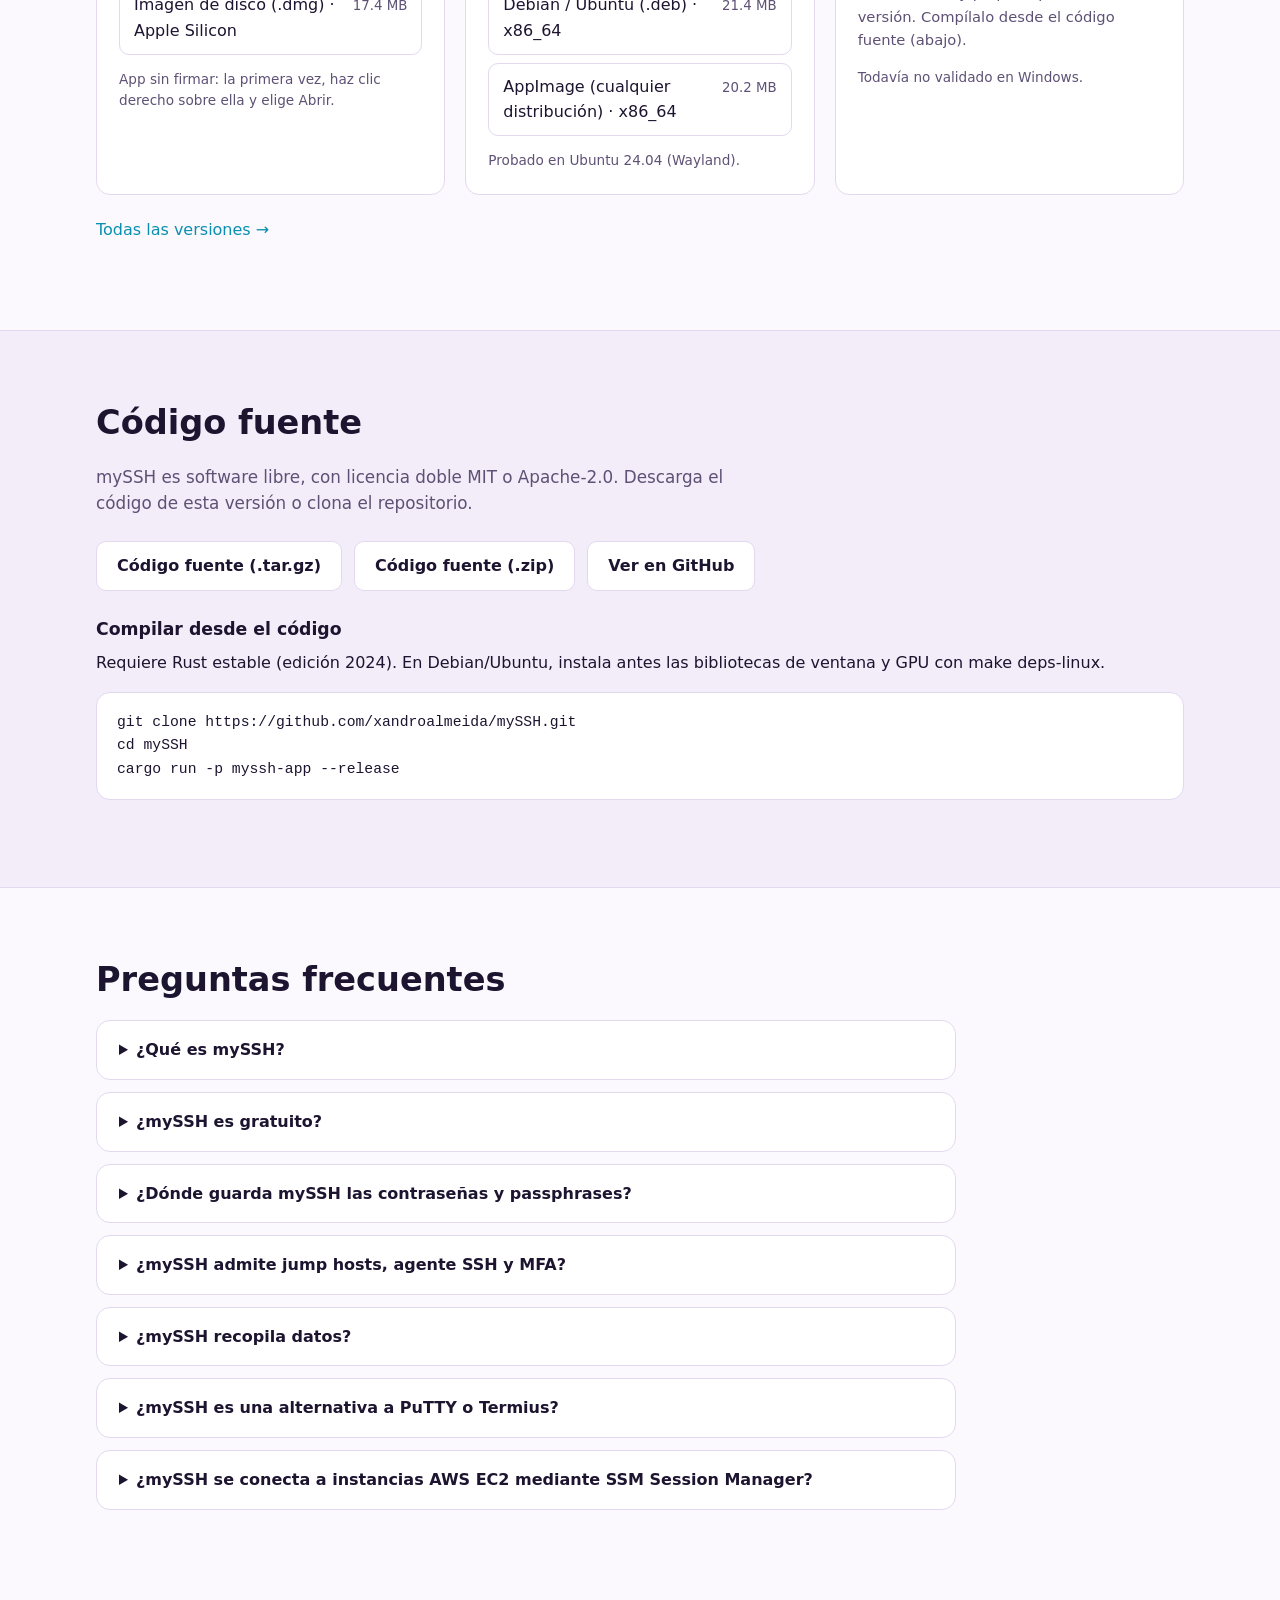
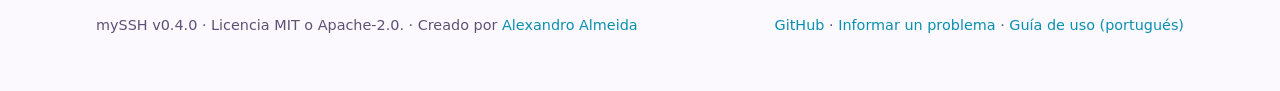
==== commit f41f3b1a: "docs(site): página atualizada para v0.4.0 (pacote macOS) Co-Authored-By: Claude Opus 5.5 <noreply@an" ====
--- a/docs/es/index.html
+++ b/docs/es/index.html
@@ -55,6 +55,7 @@
       "datePublished": "2026-11-19",
       "releaseNotes": "https://github.com/xandroalmeida/mySSH/releases/tag/v0.4.0",
       "downloadUrl": [
+        "https://github.com/xandroalmeida/mySSH/releases/download/v0.4.0/mySSH_0.4.0_aarch64.dmg",
         "https://github.com/xandroalmeida/mySSH/releases/download/v0.4.0/myssh_0.4.0_amd64.deb",
         "https://github.com/xandroalmeida/mySSH/releases/download/v0.4.0/myssh_0.4.0_x86_64.AppImage"
       ],
@@ -280,7 +281,9 @@
     <div class="grid downloads">
       <article class="dl" id="dl-mac">
         <h3>macOS</h3>
-        <p class="none">Todavía no hay paquete para esta versión. Compílalo desde el código fuente (abajo).</p>
+        <ul>
+          <li><a href="https://github.com/xandroalmeida/mySSH/releases/download/v0.4.0/mySSH_0.4.0_aarch64.dmg" download>Imagen de disco (.dmg) · Apple Silicon <small>17.4 MB</small></a></li>
+        </ul>
         <p class="hint">App sin firmar: la primera vez, haz clic derecho sobre ella y elige Abrir.</p>
       </article>
       <article class="dl" id="dl-linux">
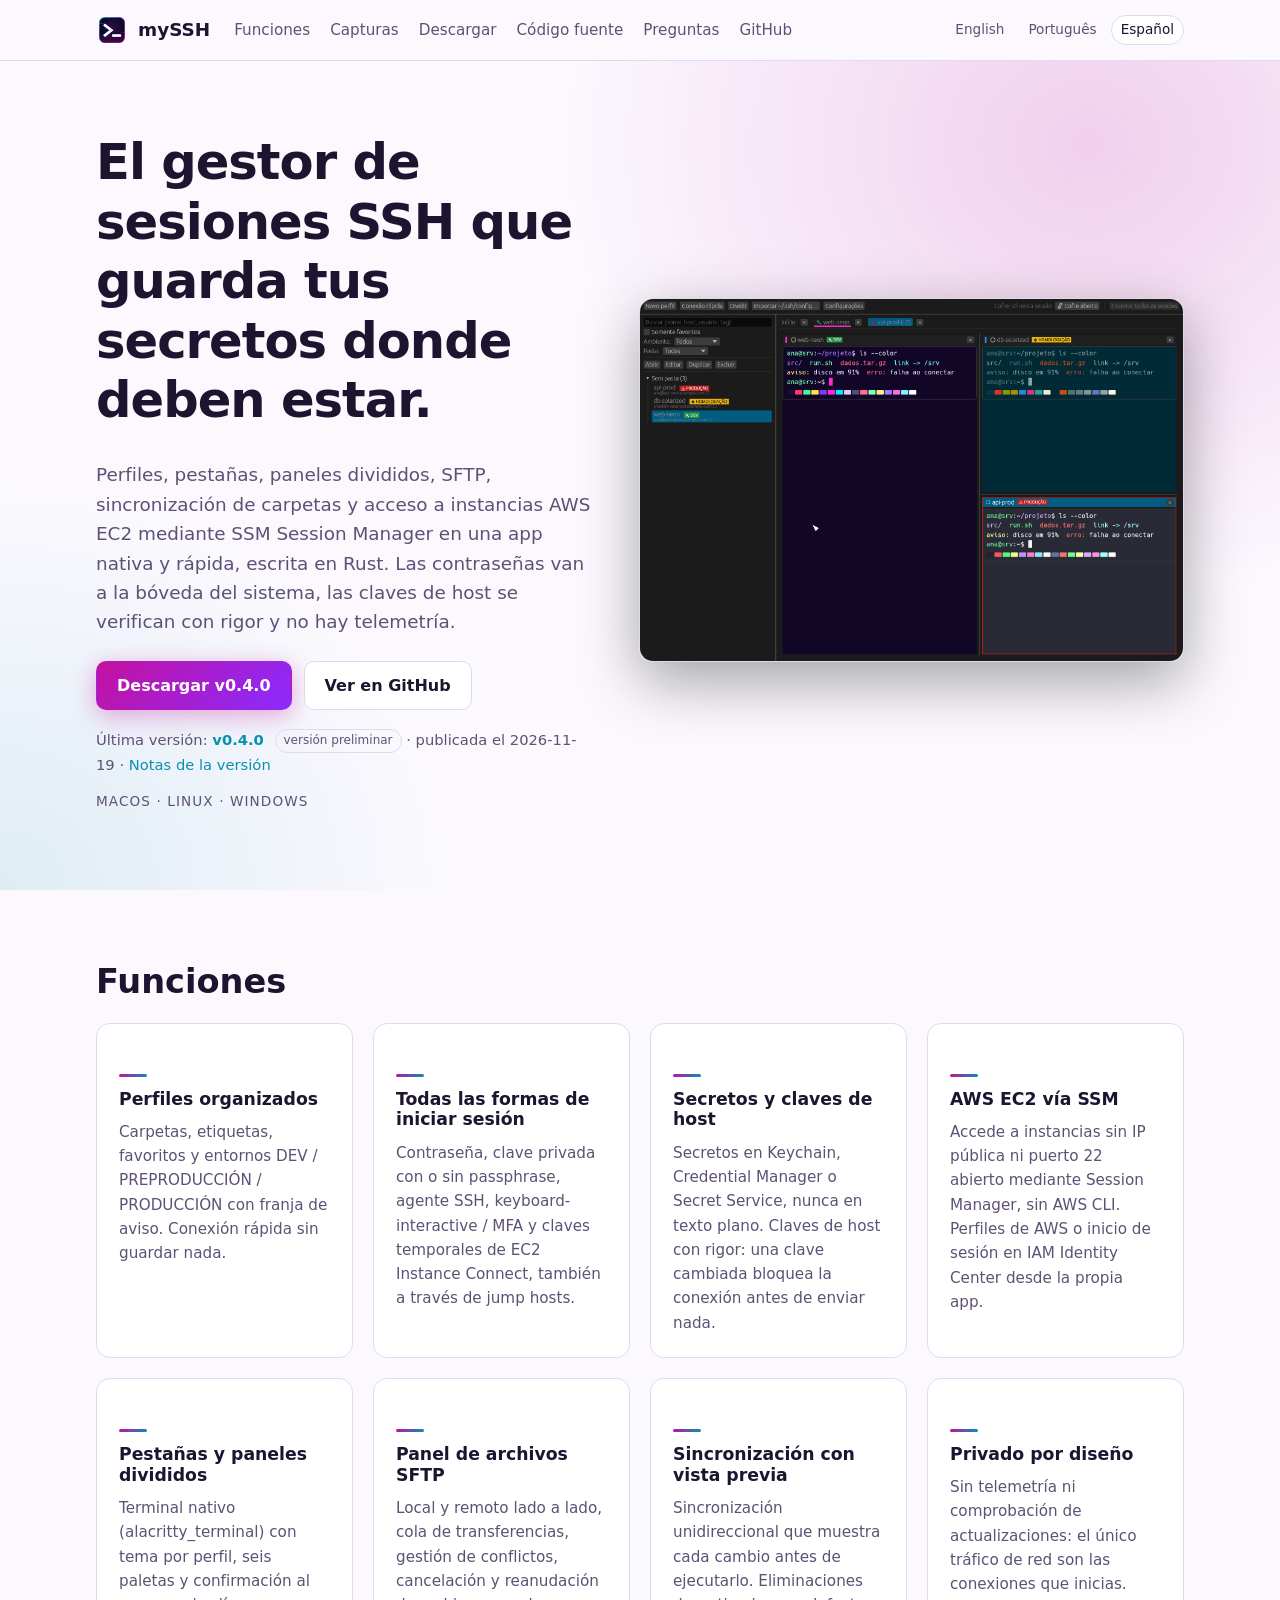
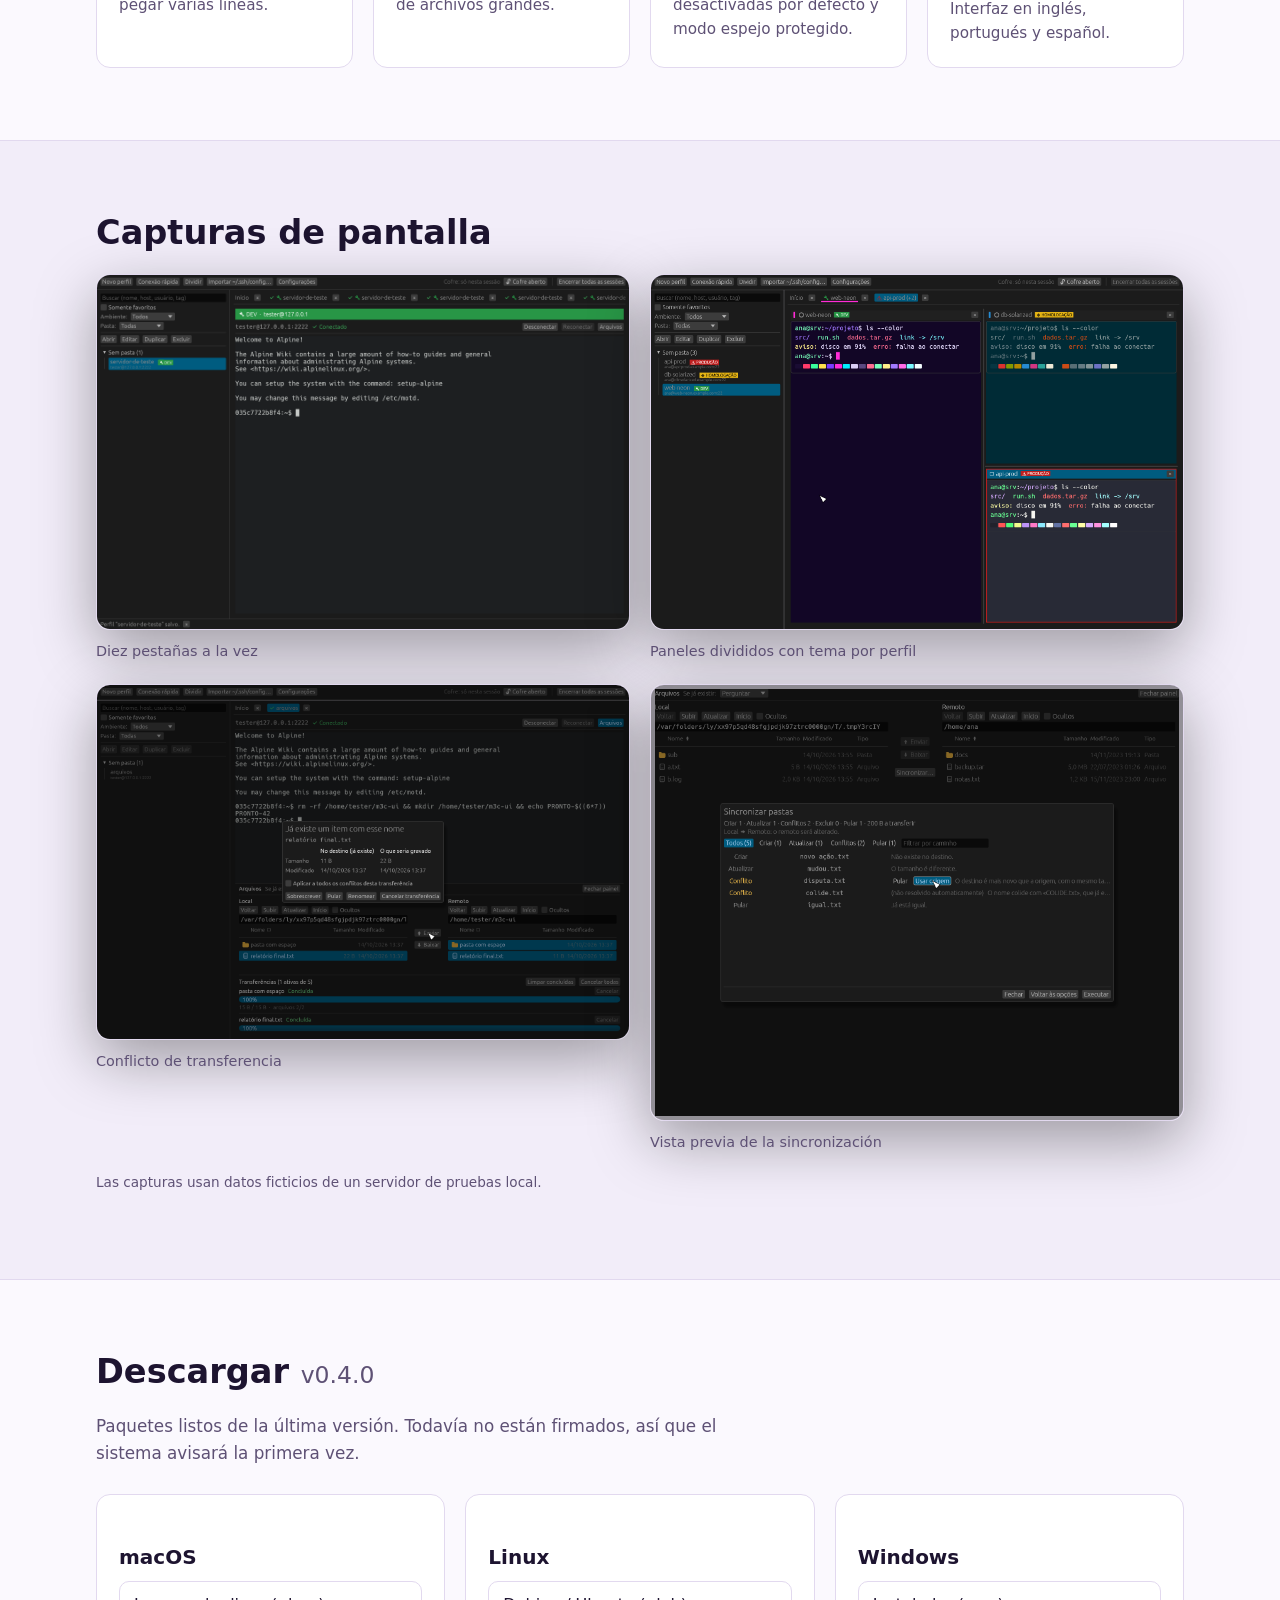
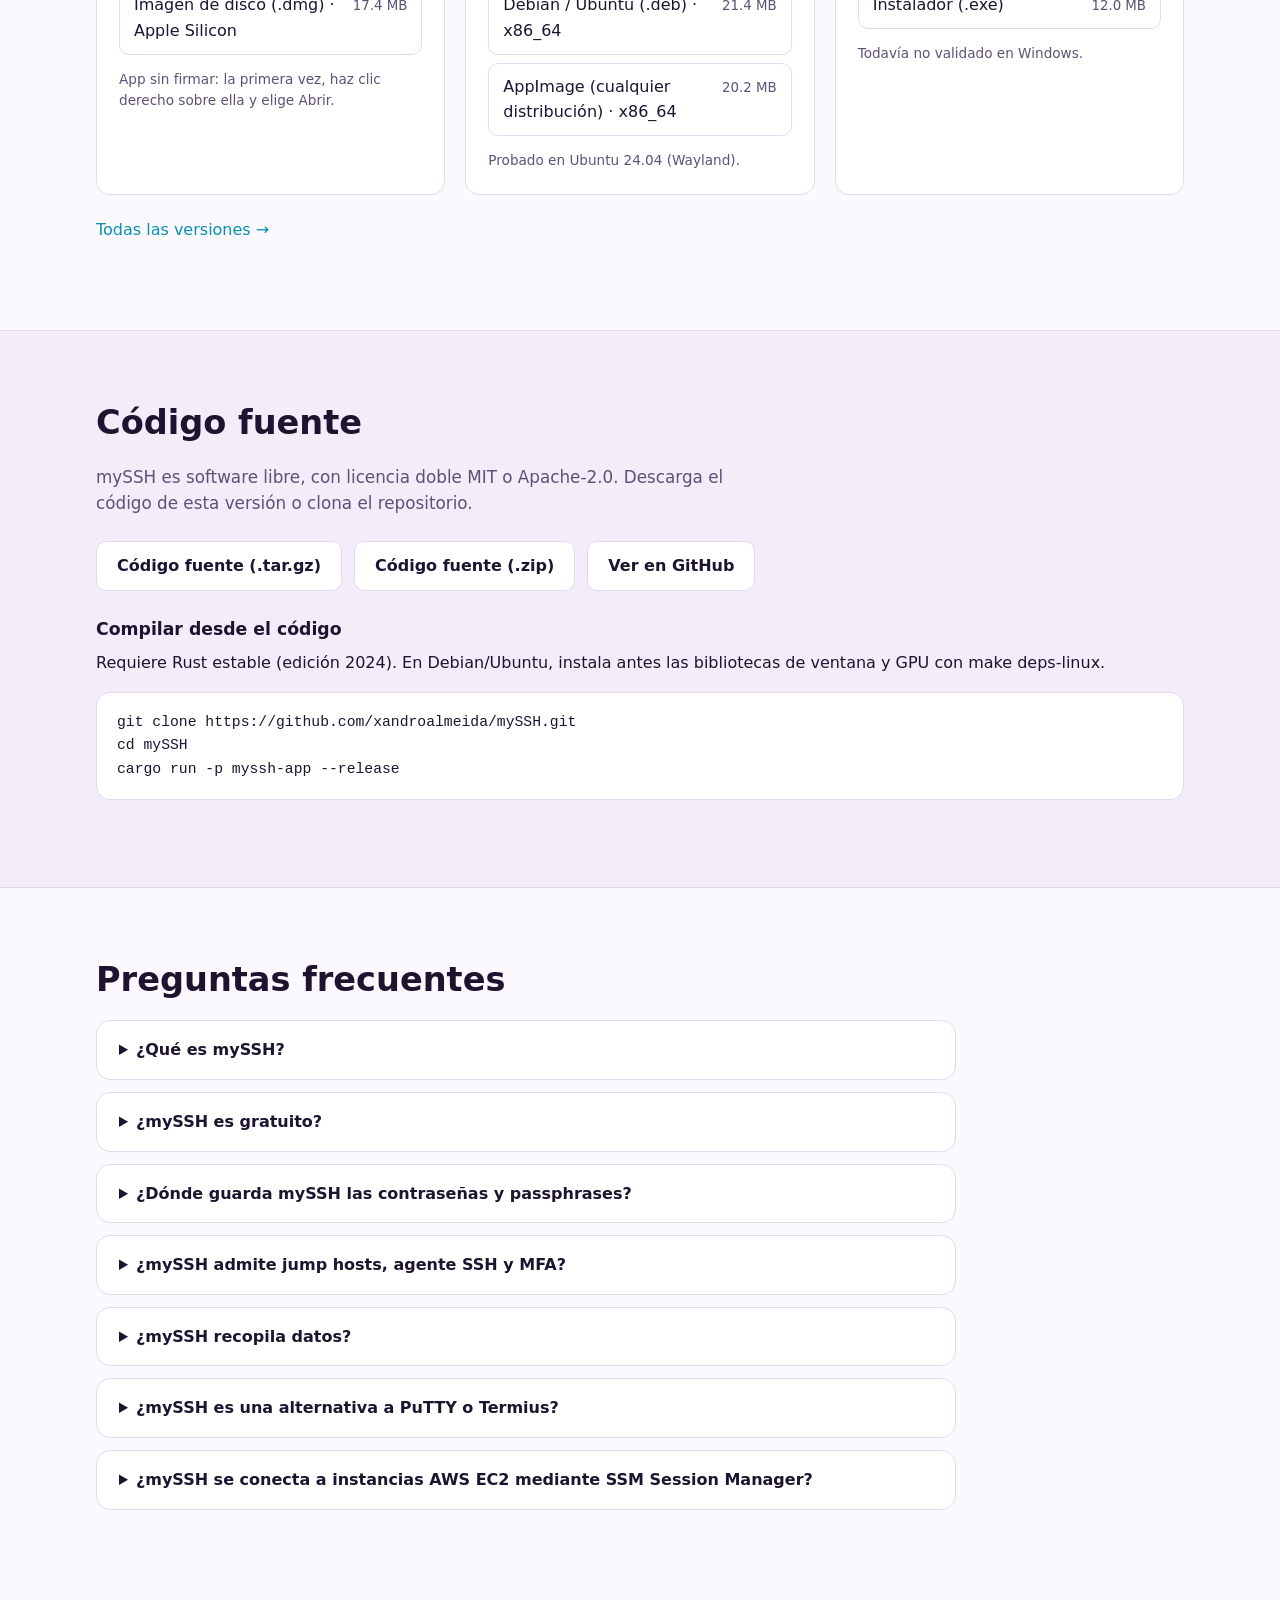
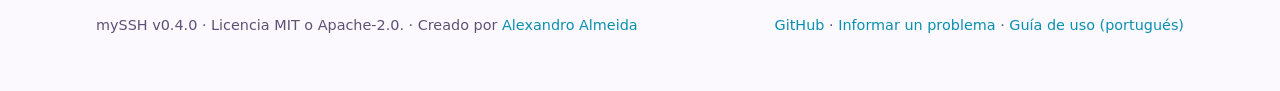
==== commit 596d00d8: "docs(site): página atualizada para v0.4.0 (pacote Windows) Co-Authored-By: Claude Opus 5.5 <noreply@" ====
--- a/docs/es/index.html
+++ b/docs/es/index.html
@@ -57,6 +57,7 @@
       "downloadUrl": [
         "https://github.com/xandroalmeida/mySSH/releases/download/v0.4.0/mySSH_0.4.0_aarch64.dmg",
         "https://github.com/xandroalmeida/mySSH/releases/download/v0.4.0/myssh_0.4.0_amd64.deb",
+        "https://github.com/xandroalmeida/mySSH/releases/download/v0.4.0/myssh_0.4.0_x64-setup.exe",
         "https://github.com/xandroalmeida/mySSH/releases/download/v0.4.0/myssh_0.4.0_x86_64.AppImage"
       ],
       "installUrl": "https://xandroalmeida.github.io/mySSH/es/#download",
@@ -296,7 +297,9 @@
       </article>
       <article class="dl" id="dl-windows">
         <h3>Windows</h3>
-        <p class="none">Todavía no hay paquete para esta versión. Compílalo desde el código fuente (abajo).</p>
+        <ul>
+          <li><a href="https://github.com/xandroalmeida/mySSH/releases/download/v0.4.0/myssh_0.4.0_x64-setup.exe" download>Instalador (.exe) <small>12.0 MB</small></a></li>
+        </ul>
         <p class="hint">Todavía no validado en Windows.</p>
       </article>
     </div>
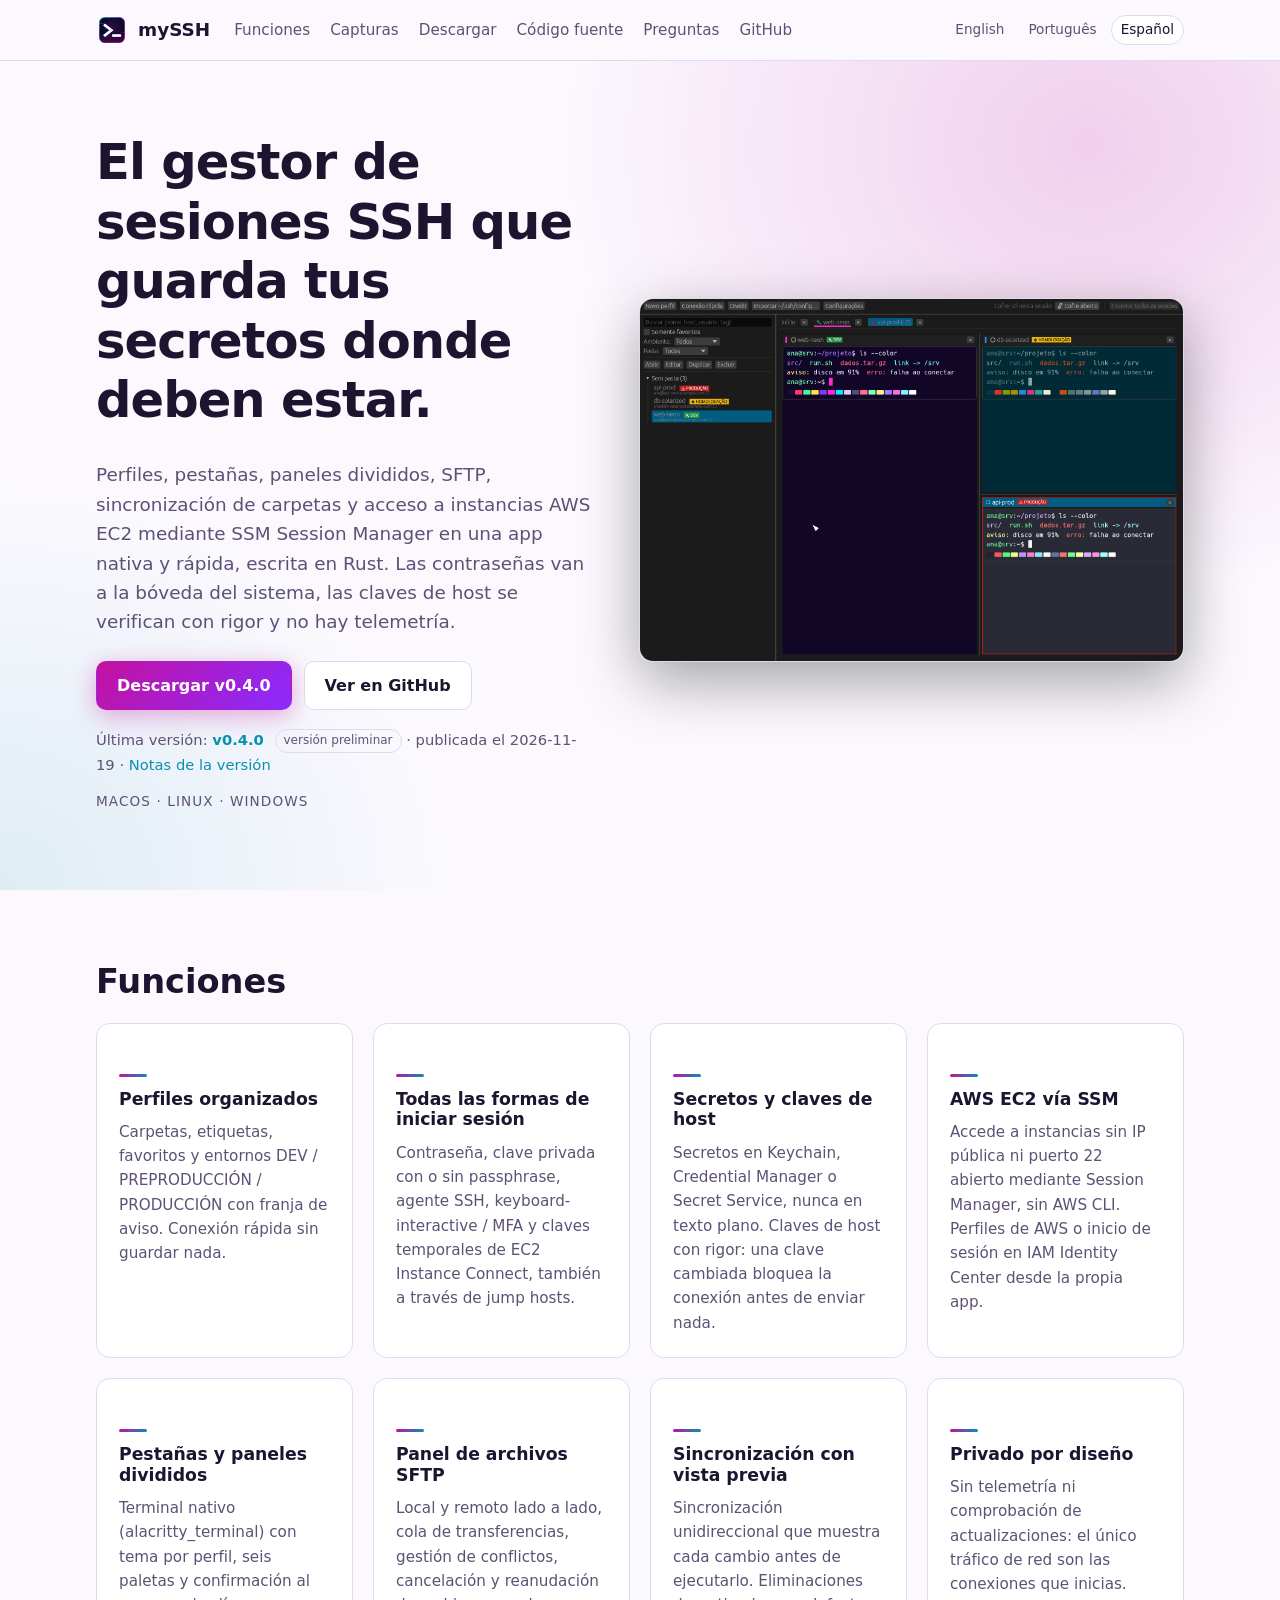
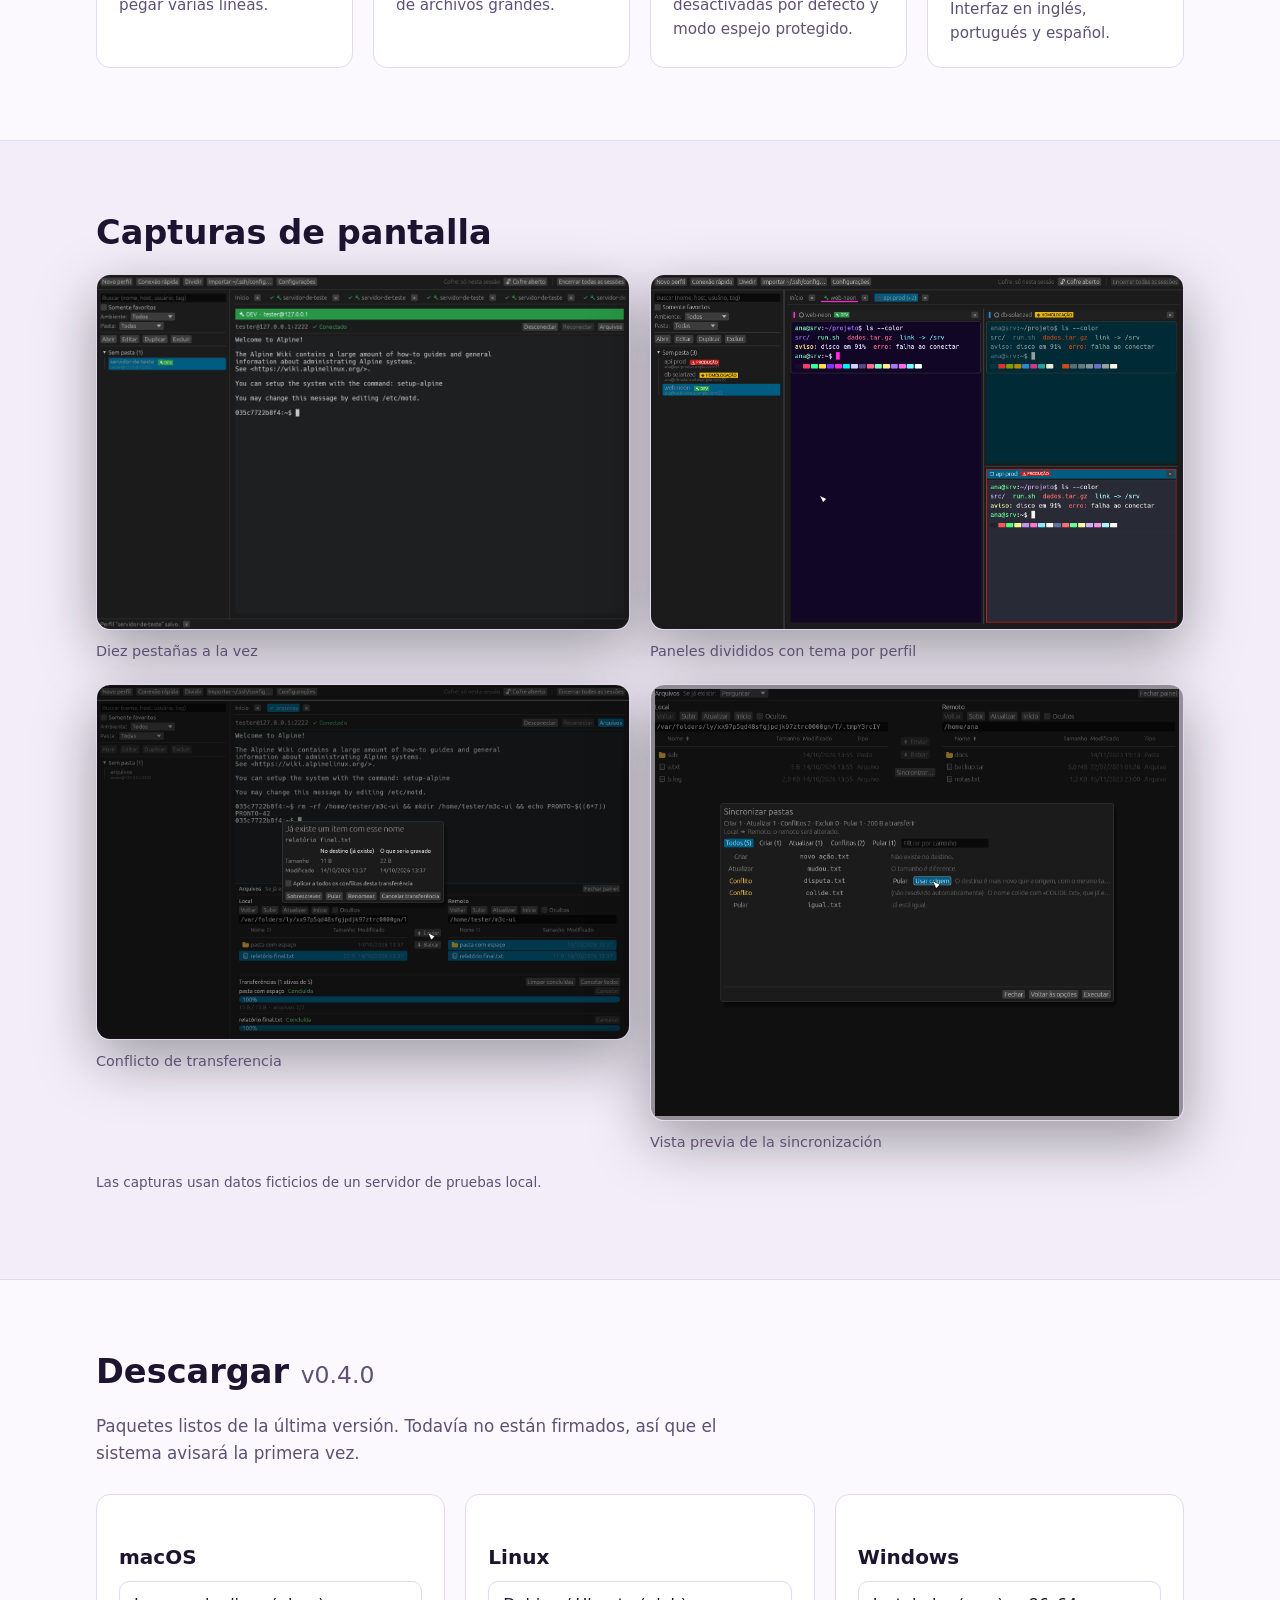
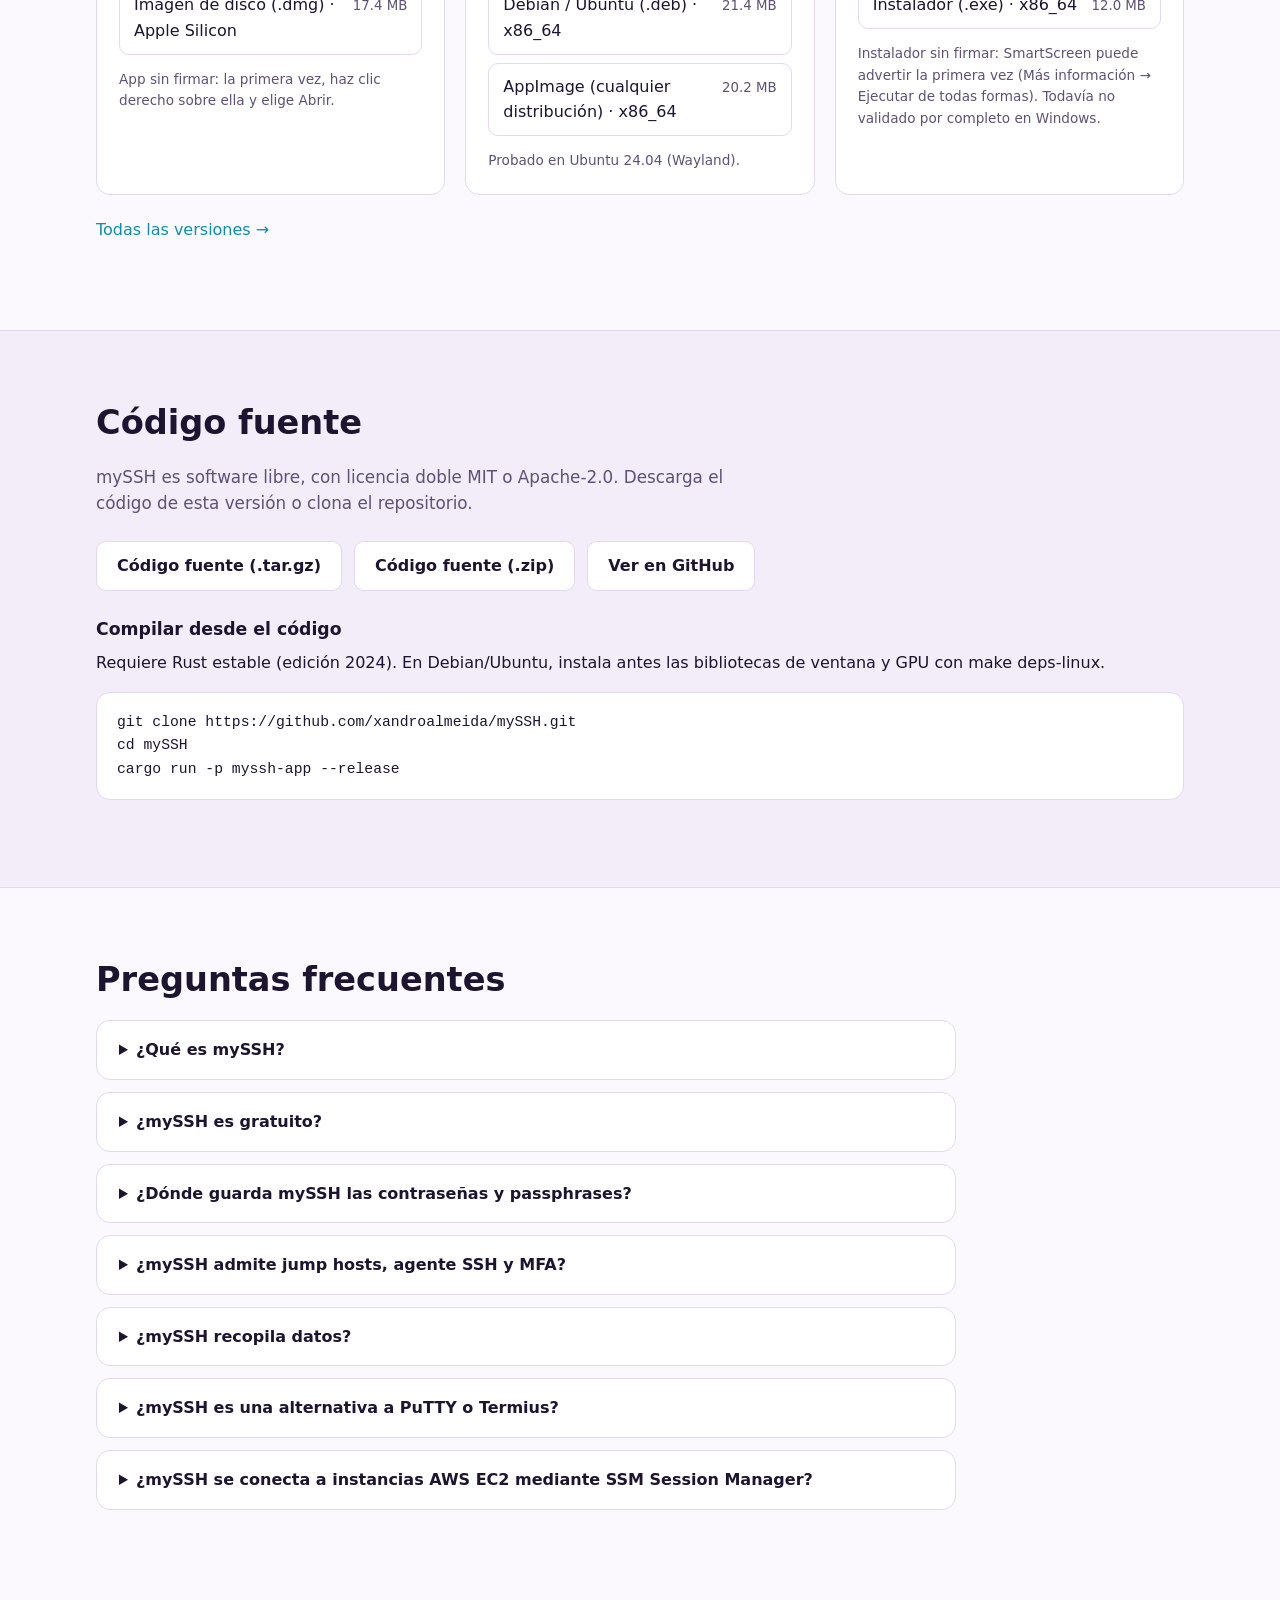
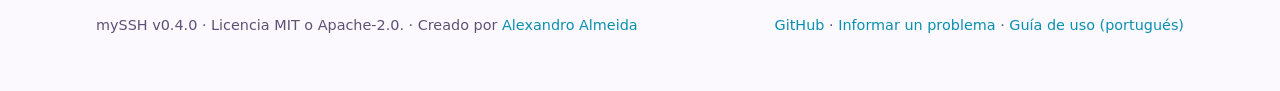
==== commit a966c27b: "docs(site): arquitetura x64 e aviso de SmartScreen no download do Windows Co-Authored-By: Claude Opu" ====
--- a/docs/es/index.html
+++ b/docs/es/index.html
@@ -298,9 +298,9 @@
       <article class="dl" id="dl-windows">
         <h3>Windows</h3>
         <ul>
-          <li><a href="https://github.com/xandroalmeida/mySSH/releases/download/v0.4.0/myssh_0.4.0_x64-setup.exe" download>Instalador (.exe) <small>12.0 MB</small></a></li>
+          <li><a href="https://github.com/xandroalmeida/mySSH/releases/download/v0.4.0/myssh_0.4.0_x64-setup.exe" download>Instalador (.exe) · x86_64 <small>12.0 MB</small></a></li>
         </ul>
-        <p class="hint">Todavía no validado en Windows.</p>
+        <p class="hint">Instalador sin firmar: SmartScreen puede advertir la primera vez (Más información → Ejecutar de todas formas). Todavía no validado por completo en Windows.</p>
       </article>
     </div>
     <p class="more"><a href="https://github.com/xandroalmeida/mySSH/releases">Todas las versiones →</a></p>
